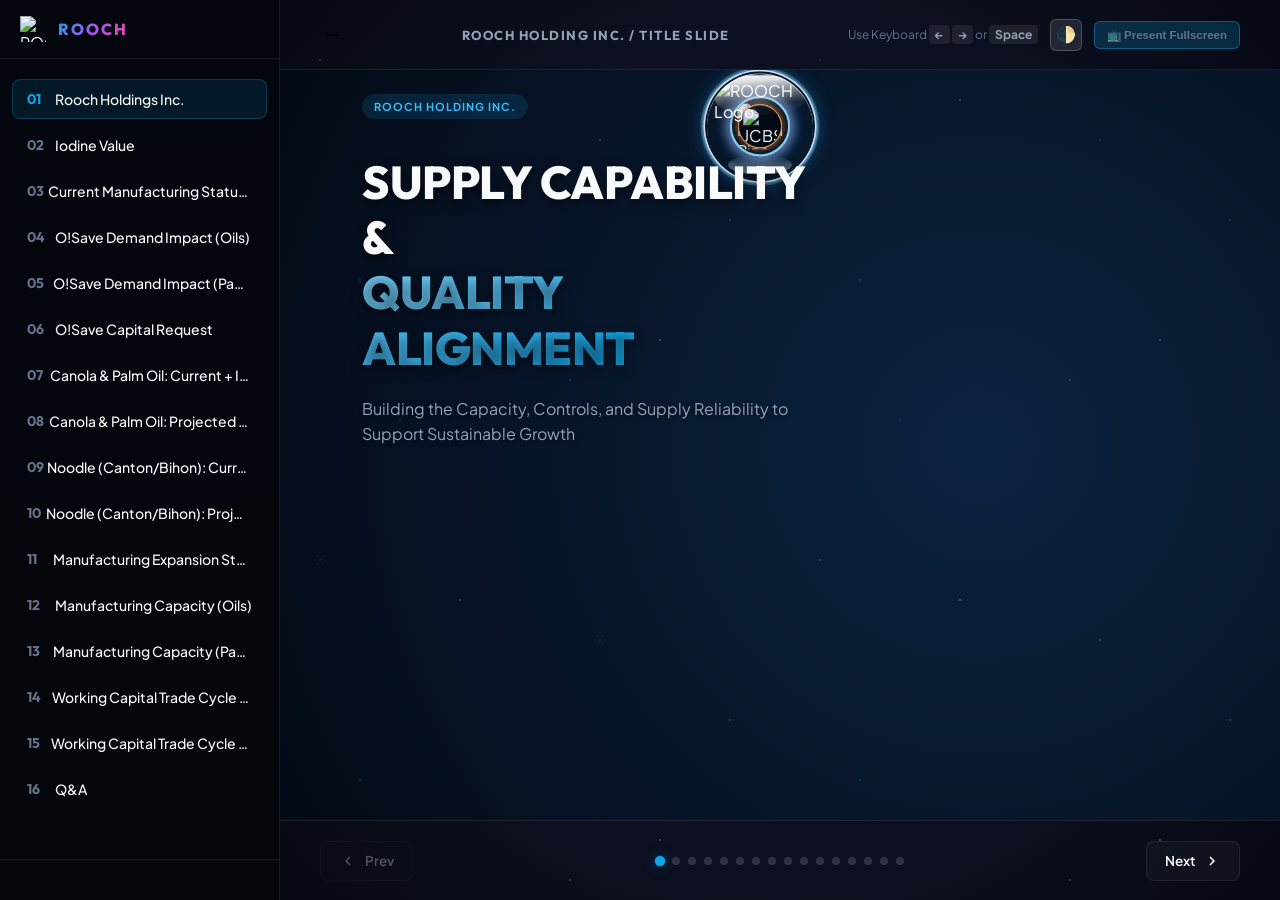
==== index.html @ b383bb8d "Fix broken HTML syntax and update image for third Local column" ====
<!DOCTYPE html>
<html lang="en" data-theme="dark">

<head>
  <meta charset="UTF-8">
  <script>
    window.addEventListener('error', function (e) {
      if (e && e.message && e.message.includes('ResizeObserver')) return;
      var div = document.createElement('div');
      div.id = 'error-banner';
      div.style.position = 'fixed';
      div.style.top = '0';
      div.style.left = '0';
      div.style.width = '100%';
      div.style.background = 'red';
      div.style.color = 'white';
      div.style.zIndex = '999999';
      div.style.padding = '10px';
      div.style.fontSize = '16px';
      div.style.fontFamily = 'monospace';
      div.style.wordBreak = 'break-all';
      div.innerHTML = 'Error: ' + e.message + ' at ' + e.filename + ':' + e.lineno;
      document.documentElement.appendChild(div);
    });
  </script>
  <meta name="viewport" content="width=device-width, initial-scale=1.0">
  <title>ROOCH Holding Inc. - Interactive Presentation</title>
  <!-- Google Fonts -->
  <link rel="preconnect" href="https://fonts.googleapis.com">
  <link rel="preconnect" href="https://fonts.gstatic.com" crossorigin>
  <link
    href="https://fonts.googleapis.com/css2?family=Outfit:wght@300;400;500;600;700;800&family=Plus+Jakarta+Sans:wght@300;400;500;600;700&display=swap"
    rel="stylesheet">
  <!-- Stylesheet -->
  <link rel="stylesheet" href="style.css?v=1.0.4">
  <style>
    /* ======================================================================
       SLIDE 14 & 15 – Complete grid fix for Working Capital Trade Cycle
       Prevents ALL text overflow by restructuring the grid proportions.
       ====================================================================== */

    /* 1. Overall slide: 4-row grid filling viewport exactly */
    .oil-capital-slide {
      display: grid !important;
      grid-template-rows: auto auto minmax(0, 1fr) auto !important;
      gap: clamp(4px, 0.6vh, 8px) !important;
      padding: clamp(8px, 1vh, 16px) clamp(16px, 2vw, 36px) !important;
      overflow: hidden !important;
    }

    .oil-capital-slide .slide-heading {
      padding-bottom: 0 !important;
      min-height: 0 !important;
    }

    .oil-capital-slide .slide-heading h2 {
      font-size: clamp(20px, 2.2vw, 32px) !important;
      line-height: 1.15 !important;
      margin: 0 !important;
    }

    .oil-capital-slide .eyebrow {
      margin-bottom: 2px !important;
      font-size: clamp(8px, 0.7vw, 10px) !important;
    }

    .oil-capital-slide .headline-metric {
      margin-top: 2px !important;
    }

    .oil-capital-slide .headline-metric strong {
      font-size: clamp(16px, 1.5vw, 22px) !important;
    }

    .oil-capital-slide .headline-metric span {
      font-size: clamp(9px, 0.7vw, 11px) !important;
    }

    /* 2. KPI row: compact */
    .oil-capital-kpis {
      gap: clamp(4px, 0.5vw, 8px) !important;
    }

    .oil-capital-kpis>div {
      min-height: 0 !important;
      padding: clamp(4px, 0.5vh, 7px) clamp(6px, 0.6vw, 10px) !important;
      gap: 1px !important;
    }

    .oil-capital-kpis span {
      font-size: clamp(7px, 0.6vw, 9px) !important;
    }

    .oil-capital-kpis strong {
      font-size: clamp(12px, 1.1vw, 16px) !important;
    }

    .oil-capital-kpis small {
      font-size: clamp(7px, 0.55vw, 8.5px) !important;
    }

    /* 3. Dashboard: cycle panel gets more room */
    .oil-capital-dashboard {
      flex: none !important;
      min-height: 0 !important;
      grid-template-columns: minmax(0, 1.3fr) minmax(0, 1fr) !important;
      gap: clamp(6px, 0.6vw, 10px) !important;
    }

    /* 4. Cycle panel: let it shrink */
    .oil-capital-slide .oil-cycle-panel {
      min-height: 0 !important;
      padding: clamp(6px, 0.6vw, 10px) !important;
      grid-template-rows: auto minmax(0, 1fr) !important;
    }

    .oil-capital-slide .oil-panel-heading h3 {
      font-size: clamp(9px, 0.7vw, 11px) !important;
    }

    .oil-capital-slide .oil-panel-heading p {
      font-size: clamp(7px, 0.55vw, 9px) !important;
    }

    .oil-capital-slide .oil-cycle-legend {
      font-size: clamp(7px, 0.55vw, 8px) !important;
    }

    /* 5. Cycle flow: bigger wheel */
    .oil-capital-slide .oil-cycle-flow {
      width: min(100%, 360px, calc(100dvh - 420px)) !important;
      height: auto !important;
      aspect-ratio: 1 / 1 !important;
      min-height: 0 !important;
    }

    .oil-capital-slide .oil-cycle-flow .cycle-track {
      inset: auto !important;
      top: 50% !important;
      left: 50% !important;
      width: 32% !important;
      height: auto !important;
      aspect-ratio: 1 / 1 !important;
      transform: translate(-50%, -50%) rotate(-18deg) !important;
    }

    .oil-capital-slide .oil-cycle-flow .cycle-step {
      width: min(90px, 25%) !important;
    }

    .oil-capital-slide .oil-cycle-flow .cycle-step i {
      width: 32px !important;
      height: 32px !important;
      margin-bottom: 4px !important;
      font-size: 9px !important;
    }

    .oil-capital-slide .oil-cycle-flow .cycle-step strong {
      font-size: clamp(9px, 0.75vw, 11px) !important;
      line-height: 1.15 !important;
    }

    .oil-capital-slide .oil-cycle-flow .cycle-step small {
      font-size: clamp(7.5px, 0.6vw, 9px) !important;
      line-height: 1.1 !important;
      min-height: 0 !important;
    }

    .oil-capital-slide .oil-cycle-flow .cycle-step span {
      font-size: clamp(7.5px, 0.6vw, 9px) !important;
      line-height: 1.1 !important;
    }

    /* 6. Summary stack: flex column, no grid */
    .oil-summary-stack,
    .oil-capital-slide .oil-summary-stack,
    .pancit-capital-slide .oil-summary-stack {
      display: flex !important;
      flex-direction: column !important;
      gap: clamp(4px, 0.5vh, 6px) !important;
      height: 100% !important;
      min-height: 0 !important;
      justify-content: stretch !important;
      grid-template-rows: none !important;
    }

    /* 7. Summary cards: flex column, no overflow */
    .oil-summary-card {
      flex: 1 1 0 !important;
      min-height: 0 !important;
      padding: clamp(5px, 0.5vh, 8px) clamp(8px, 0.7vw, 12px) !important;
      display: flex !important;
      flex-direction: column !important;
      justify-content: center !important;
      overflow: hidden !important;
    }

    .oil-summary-card .oil-card-title {
      display: flex !important;
      align-items: center !important;
      justify-content: space-between !important;
      gap: 6px !important;
      margin-bottom: clamp(2px, 0.3vh, 4px) !important;
      min-width: 0 !important;
    }

    .oil-summary-card .oil-card-title h3 {
      font-size: clamp(8px, 0.65vw, 10px) !important;
      white-space: nowrap !important;
      overflow: hidden !important;
      text-overflow: ellipsis !important;
      min-width: 0 !important;
    }

    .oil-summary-card .oil-card-title>span {
      font-size: clamp(7px, 0.55vw, 9px) !important;
      white-space: nowrap !important;
      flex-shrink: 0 !important;
      max-width: none !important;
    }

    /* Card 1: Working Capital Requirement */
    .oil-summary-card .pancit-production-total {
      font-size: clamp(7px, 0.55vw, 9px) !important;
      margin: 0 0 2px !important;
      line-height: 1.2 !important;
    }

    .oil-summary-card .pancit-summary-value {
      display: flex !important;
      align-items: baseline !important;
      gap: 8px !important;
    }

    .oil-summary-card .pancit-summary-value strong {
      font-size: clamp(14px, 1.1vw, 18px) !important;
      line-height: 1.2 !important;
    }

    .oil-summary-card .pancit-summary-value span {
      font-size: clamp(7px, 0.55vw, 9px) !important;
    }

    /* Cards 2 & 3: purchase/product rows */
    .oil-purchase-row,
    .oil-product-row {
      display: grid !important;
      grid-template-columns: minmax(0, 1fr) auto !important;
      gap: 6px !important;
      padding: clamp(2px, 0.25vh, 4px) 0 !important;
      min-height: 0 !important;
    }

    .oil-purchase-row span,
    .oil-product-row span {
      font-size: clamp(8px, 0.6vw, 10px) !important;
      font-weight: 600 !important;
      line-height: 1.2 !important;
      min-width: 0 !important;
      overflow: hidden !important;
      text-overflow: ellipsis !important;
    }

    .oil-purchase-row span small,
    .oil-product-row span small {
      display: block !important;
      font-size: clamp(6.5px, 0.5vw, 8px) !important;
      font-weight: 400 !important;
      line-height: 1.15 !important;
      white-space: nowrap !important;
      overflow: hidden !important;
      text-overflow: ellipsis !important;
    }

    .oil-purchase-row strong,
    .oil-product-row strong {
      font-size: clamp(8px, 0.6vw, 10px) !important;
      font-weight: 700 !important;
      line-height: 1.2 !important;
      text-align: right !important;
      white-space: nowrap !important;
    }

    .oil-purchase-row strong small,
    .oil-product-row strong small {
      display: block !important;
      font-size: clamp(6.5px, 0.5vw, 8px) !important;
      font-weight: 400 !important;
      line-height: 1.15 !important;
    }

    .oil-card-total {
      margin-top: clamp(2px, 0.25vh, 4px) !important;
      font-size: clamp(7px, 0.55vw, 9px) !important;
    }

    /* 8. Bottom insight grid: compact */
    .oil-insight-grid {
      flex: none !important;
      min-height: 0 !important;
      gap: clamp(4px, 0.5vw, 8px) !important;
    }

    .oil-insight-card {
      min-height: 0 !important;
      padding: clamp(5px, 0.5vh, 8px) clamp(8px, 0.7vw, 12px) !important;
      overflow: hidden !important;
    }

    .oil-insight-card .oil-card-title {
      margin-bottom: clamp(2px, 0.3vh, 4px) !important;
    }

    .oil-insight-card .oil-card-title h3 {
      font-size: clamp(8px, 0.65vw, 10px) !important;
    }

    .oil-insight-card .oil-card-title>span {
      font-size: clamp(7px, 0.55vw, 9px) !important;
    }

    /* Shipment chart */
    .oil-capital-slide .shipment-chart {
      height: clamp(36px, 5vh, 55px) !important;
    }

    .oil-capital-slide .shipment-bars {
      height: clamp(24px, 3.5vh, 36px) !important;
    }

    .oil-capital-slide .shipment-week span {
      font-size: clamp(6px, 0.5vw, 8px) !important;
    }

    .oil-capital-slide .shipment-week strong {
      font-size: clamp(6px, 0.5vw, 7px) !important;
    }

    /* SKU output table */
    .oil-output-table {
      gap: 2px !important;
      margin-top: 3px !important;
    }

    .oil-output-table>div {
      padding: 2px 4px !important;
    }

    .oil-output-table span {
      font-size: clamp(7px, 0.55vw, 9px) !important;
    }

    .oil-output-table strong,
    .oil-output-table b {
      font-size: clamp(7.5px, 0.6vw, 9.5px) !important;
    }

    .oil-output-table small {
      font-size: clamp(6px, 0.45vw, 7.5px) !important;
    }

    /* Cash cycle bars */
    .oil-capital-slide .cash-cycle-bars {
      gap: 2px !important;
      margin-top: 3px !important;
    }

    .oil-capital-slide .cash-cycle-bars>div {
      grid-template-columns: clamp(70px, 6vw, 100px) minmax(0, 1fr) auto !important;
      gap: 4px !important;
    }

    .oil-capital-slide .cash-cycle-bars span,
    .oil-capital-slide .cash-cycle-bars strong {
      font-size: clamp(6.5px, 0.5vw, 8px) !important;
      line-height: 1.1 !important;
      white-space: nowrap !important;
    }

    .oil-capital-slide .cash-cycle-bars i {
      height: 3px !important;
    }

    .oil-capital-slide .cash-cycle-card>p {
      font-size: clamp(6.5px, 0.5vw, 8px) !important;
      margin-top: 3px !important;
    }
  </style>
</head>

<body>

  <div class="app-container">

    <!-- Sidebar Navigation -->
    <nav class="sidebar" id="sidebar">
      <div class="sidebar-header"
        style="display: flex; align-items: center; gap: 8px; justify-content: flex-start; padding: 16px 20px;">
        <img src="Presentation_Assets/Logos/rooch_logo.png" alt="ROOCH Logo"
          style="width: 26px; height: 26px; object-fit: contain; margin-right: 4px;">
        <span class="group-logo" style="margin: 0; font-size: 16px; font-weight: 800;">ROOCH</span>
        <button class="close-sidebar" id="closeSidebarBtn" style="margin-left: auto;">&times;</button>
      </div>
      <ul class="nav-links">
        <!-- Sidebar items are dynamically generated from config.js -->
      </ul>
      <div class="sidebar-footer">
        <p></p>
      </div>
    </nav>

    <!-- Main Content Area -->
    <main class="presentation-viewport">

      <!-- Global Stars Background -->
      <div class="stars-bg" style="opacity: 0.35; z-index: 1; pointer-events: none;"></div>

      <!-- Edge Click Navigation Zones for Large Screens -->
      <div class="edge-click-zone click-zone-left" id="clickZoneLeft" title="Previous Slide"></div>
      <div class="edge-click-zone click-zone-right" id="clickZoneRight" title="Next Slide"></div>

      <!-- Floating Exit Present Button -->
      <button id="exitPresentBtn" class="exit-present-btn"
        style="position: fixed; top: 15px; right: 15px; z-index: 9999; display: none; background: rgba(10,14,26,0.9); border: 1.5px solid rgba(255,255,255,0.25); color: white; padding: 8px 16px; border-radius: 6px; font-size: 12px; font-weight: 700; cursor: pointer; backdrop-filter: blur(4px); box-shadow: 0 4px 15px rgba(0,0,0,0.5); transition: var(--transition-smooth);">
        ❌ Exit Present Mode (Esc)
      </button>

      <!-- Top Bar Controls -->
      <header class="topbar">
        <button class="menu-toggle" id="menuToggleBtn">
          <span></span><span></span><span></span>
        </button>
        <div class="current-section-indicator" id="sectionIndicator">
          ROOCH HOLDING INC. / INTRODUCTION
        </div>
        <div class="shortcuts-guide" style="display: flex; align-items: center; gap: 12px;">
          <span>Use Keyboard <strong>←</strong> <strong>→</strong> or <strong>Space</strong></span>
          <button class="theme-toggle-btn" id="themeToggleBtn"
            style="display: flex; align-items: center; justify-content: center; width: 32px; height: 32px; border-radius: 6px; background: rgba(255, 255, 255, 0.1); border: 1px solid rgba(255, 255, 255, 0.2); color: inherit; font-size: 16px; cursor: pointer; transition: var(--transition-smooth);"
            title="Toggle Light/Dark Mode">
            🌓
          </button>
          <button class="present-btn" id="presentBtn"
            style="display: flex; align-items: center; gap: 6px; padding: 6px 12px; border-radius: 6px; background: rgba(14, 165, 233, 0.2); border: 1px solid rgba(14, 165, 233, 0.4); color: inherit; font-size: 11.5px; font-weight: 700; cursor: pointer; transition: var(--transition-smooth);">
            📺 Present Fullscreen
          </button>
        </div>
      </header>

      <!-- Slides Wrapper -->
      <div class="slides-container" id="slidesContainer">
        <section class="slide title-slide active"
          style="position: relative; display: flex; align-items: center; justify-content: space-between; overflow: hidden; background: radial-gradient(circle at 70% 50%, var(--slide-grad-1) 0%, var(--slide-grad-2) 100%);">

          <!-- Left Side: Title Typography (Seamlessly floating) -->
          <div class="title-content-seamless"
            style="position: relative; z-index: 10; width: 50%; max-width: 50%; margin-right: auto; margin-left: 5%; display: flex; flex-direction: column; align-items: flex-start; justify-content: space-between; height: 100%; text-align: left;">
            <div>
              <span class="badge"
                style="background: rgba(14, 165, 233, 0.15); border-color: rgba(14, 165, 233, 0.4); color: var(--color-sky); font-size: 11px;">ROOCH
                HOLDING INC.</span>
              <h1
                style="font-size: 46px; line-height: 1.2; margin-top: 20px; margin-bottom: 15px; font-weight: 800; letter-spacing: -0.5px; text-shadow: var(--ts-override, 0 4px 12px rgba(0,0,0,0.5));">
                SUPPLY CAPABILITY & <br><span class="gradient-text"
                  style="background: linear-gradient(135deg, #7dd3fc 0%, #0ea5e9 100%); -webkit-background-clip: text; -webkit-text-fill-color: transparent;">QUALITY
                  ALIGNMENT</span>
              </h1>
              <p class="subtitle"
                style="font-size: 16px; margin-top: 20px; margin-bottom: 30px; line-height: 1.6; color: var(--text-secondary); max-width: 480px; text-shadow: var(--ts-override, 0 2px 4px rgba(0,0,0,0.4));">
                Building the Capacity, Controls, and Supply Reliability to Support Sustainable Growth
              </p>



            </div>

            <div style="margin-top: auto;">
              <div class="divider"
                style="background: linear-gradient(90deg, rgba(var(--rgb-glass),0.15) 0%, rgba(var(--rgb-glass),0) 100%); margin-bottom: 20px;">
              </div>

            </div>
          </div>

          <!-- Right Side: Three.js Interactive 3D Solar System (WebGL + HTML logo cards) -->
          <div class="solar-system-container-seamless" id="solarSystemContainer"
            style="position: absolute; right: 4%; top: 50%; transform: translateY(-50%); width: 48%; height: 85%; z-index: 5; overflow: visible;">
            <!-- Canvas inserted here by JS -->

            <!-- Central Sun HTML Overlay (ROOCH Logo) -->
            <div id="threeSunOverlay"
              style="position: absolute; width: 110px; height: 110px; transform: translate(-50%, -50%); pointer-events: auto; z-index: 10;"
              title="ROOCH Holding">
              <img src="Presentation_Assets/Logos/rooch_logo.png" alt="ROOCH Logo"
                style="width: 100%; height: 100%; object-fit: contain;">
            </div>

            <!-- ORBIT 1 (INNER - radius 3.2) -->
            <!-- Planet: Hanvins (Construction) -->
            <div class="three-planet-card" id="lbl-hanvins"
              style="position: absolute; width: 60px; height: 60px; border-radius: 50%; border: 2.0px solid #0ea5e9; background: transparent; overflow: hidden; display: flex; align-items: center; justify-content: center; transform: translate(-50%, -50%); pointer-events: auto; z-index: 8; box-shadow: 0 0 15px rgba(14, 165, 233, 0.45); transition: border-color 0.3s;"
              title="Hanvins Construction">
              <img src="Presentation_Assets/Logos/hanvin_logo.png" alt="Hanvins Logo"
                style="width: 82%; height: 82%; object-fit: contain;">
            </div>


            <!-- Planet: Vertex (Software) -->
            <div class="three-planet-card" id="lbl-vertex"
              style="position: absolute; width: 60px; height: 60px; border-radius: 50%; border: 2.0px solid #38bdf8; background: transparent; overflow: hidden; display: flex; align-items: center; justify-content: center; transform: translate(-50%, -50%); pointer-events: auto; z-index: 8; box-shadow: 0 0 15px rgba(56, 189, 248, 0.45); transition: border-color 0.3s;"
              title="Vertex Technologies">
              <img src="Presentation_Assets/Logos/vertex_logo.png" alt="Vertex Logo"
                style="width: 82%; height: 82%; object-fit: contain;">
            </div>



            <!-- Planet: MEN2 Solutions (Manpower) -->
            <div class="three-planet-card" id="lbl-men2solutions"
              style="position: absolute; width: 60px; height: 60px; border-radius: 50%; border: 2.0px solid #c084fc; background: var(--slide-grad-2); overflow: hidden; display: flex; align-items: center; justify-content: center; transform: translate(-50%, -50%); pointer-events: auto; z-index: 8; box-shadow: 0 0 15px rgba(168, 85, 247, 0.45); transition: border-color 0.3s; font-size: 24px;"
              title="MEN2 Solutions (Manpower)">
              👥
            </div>

            <!-- ORBIT 3 (OUTER - radius 6.8) -->
            <!-- Planet: MEN2 Parent Planet (FMCG Center) -->
            <div class="three-planet-card" id="lbl-men2parent"
              style="position: absolute; width: 54px; height: 54px; border-radius: 50%; border: 2.0px solid #fb923c; background: var(--slide-grad-2); overflow: hidden; display: flex; align-items: center; justify-content: center; transform: translate(-50%, -50%); pointer-events: auto; z-index: 8; box-shadow: 0 0 15px rgba(249, 115, 22, 0.45); transition: border-color 0.3s;"
              title="MEN2 Enterprise Corp.">
              <img src="Presentation_Assets/Logos/logo_1.png" alt="MEN2 Logo"
                style="width: 82%; height: 82%; object-fit: contain;">
            </div>

            <!-- Moon: MEN2 Dagupan (North Moons) -->
            <div class="three-planet-card" id="lbl-men2dagupan"
              style="position: absolute; width: 44px; height: 44px; border-radius: 50%; border: 1.5px solid #fb923c; background: var(--slide-grad-2); overflow: hidden; display: flex; align-items: center; justify-content: center; transform: translate(-50%, -50%); pointer-events: auto; z-index: 9; box-shadow: 0 0 10px rgba(249, 115, 22, 0.35); font-size: 8.5px; font-weight: 800; color: var(--text-primary);"
              title="MEN2 Dagupan (North Division)">
              DGP
            </div>

            <!-- Moon: MEN2 Marikina (South Moons) -->
            <div class="three-planet-card" id="lbl-men2marikina"
              style="position: absolute; width: 44px; height: 44px; border-radius: 50%; border: 1.5px solid #38bdf8; background: var(--slide-grad-2); overflow: hidden; display: flex; align-items: center; justify-content: center; transform: translate(-50%, -50%); pointer-events: auto; z-index: 9; box-shadow: 0 0 10px rgba(56, 189, 248, 0.35); font-size: 8.5px; font-weight: 800; color: var(--text-primary);"
              title="MEN2 Marikina (South Division)">
              MRK
            </div>

            <!-- Moon: JCBS (Industrial Business & Engineering) -->
            <div class="three-planet-card" id="lbl-jcbs"
              style="position: absolute; width: 44px; height: 44px; border-radius: 50%; border: 1.5px solid #fb923c; background: var(--slide-grad-2); overflow: hidden; display: flex; align-items: center; justify-content: center; transform: translate(-50%, -50%); pointer-events: auto; z-index: 9; box-shadow: 0 0 10px rgba(249, 115, 22, 0.35); transition: border-color 0.3s;">
              <img src="Presentation_Assets/Logos/jcbs_logo.png" alt="JCBS Logo"
                style="width: 82%; height: 82%; object-fit: contain;">
            </div>


            <!-- Planet: Mama Pina's (Food Brand) -->
            <div class="three-planet-card" id="lbl-mamapina"
              style="position: absolute; width: 60px; height: 60px; border-radius: 50%; border: 2.0px solid #7dd3fc; background: var(--slide-grad-2); overflow: hidden; display: flex; align-items: center; justify-content: center; transform: translate(-50%, -50%); pointer-events: auto; z-index: 8; box-shadow: 0 0 15px rgba(125, 211, 252, 0.45); transition: border-color 0.3s;"
              title="Mama Pina's Food Brand">
              <img src="Presentation_Assets/Logos/mamapina_logo.png" alt="Mama Pina Logo"
                style="width: 82%; height: 82%; object-fit: contain;">
            </div>


          </div>

        </section>







        <style>
          /* Achievements Interactive Bullets styling */
          .achievement-bullet {
            transition: all 0.28s cubic-bezier(0.25, 0.8, 0.25, 1) !important;
          }

          .achievement-bullet:hover {
            transform: translateX(4px);
            background: rgba(var(--rgb-glass), 0.035) !important;
            border-color: rgba(var(--rgb-glass), 0.15) !important;
            box-shadow: 0 4px 10px rgba(0, 0, 0, 0.15);
          }

          .achievement-bullet:active {
            transform: translateX(1px);
          }

          /* Division-specific active states */
          .achievement-bullet.active-tech {
            background: rgba(168, 85, 247, 0.08) !important;
            border-color: #c084fc !important;
            box-shadow: 0 0 12px rgba(168, 85, 247, 0.22) !important;
          }

          .achievement-bullet.active-infra {
            background: rgba(52, 211, 153, 0.08) !important;
            border-color: #34d399 !important;
            box-shadow: 0 0 12px rgba(52, 211, 153, 0.22) !important;
          }

          .achievement-bullet.active-fmcg {
            background: rgba(249, 115, 22, 0.08) !important;
            border-color: #fb923c !important;
            box-shadow: 0 0 12px rgba(249, 115, 22, 0.22) !important;
          }

          /* Image reveal transitions */
          @keyframes img-reveal-flow {
            0% {
              opacity: 0;
              filter: blur(10px) brightness(0.85);
              transform: scale(0.96);
            }

            100% {
              opacity: 1;
              filter: blur(0px) brightness(1);
              transform: scale(1);
            }
          }

          .img-reveal-active {
            animation: img-reveal-flow 0.45s cubic-bezier(0.25, 1, 0.5, 1) forwards;
          }

          /* Accent frame transition */
          .image-preview-frame {
            transition: border-color 0.4s ease, box-shadow 0.4s ease;
          }

          #achievementPreviewCaption {
            transition: border-left-color 0.4s ease;
          }
        </style>

        <section class="slide" data-slide-key="achievements">
          <div class="slide-header">
            <h2>Iodine Value</h2>
            <p>Operational milestones, contracts, and structural accomplishments across our divisions</p>
          </div>

          <!-- Main Content Grid: 3-Columns for Bullets on the Left, 1 Preview Panel on the Right -->
          <div class="slide-content grid-2-1"
            style="grid-template-columns: 2.15fr 1fr; gap: 20px; align-items: stretch;">

            <!-- Left Container: 3 Columns side-by-side -->
            <div
              style="display: grid; grid-template-columns: 1fr 1fr 1fr; gap: 14px; align-items: stretch; height: 100%;">

              <!-- Column 1: Tech & Solutions (Purple) -->
              <div
                style="background: rgba(168, 85, 247, 0.02); border: 1.5px solid rgba(168, 85, 247, 0.2); border-radius: 12px; padding: 12px 14px; display: flex; flex-direction: column; text-align: left; height: 100%;">
                <span
                  style="font-size: 9px; font-weight: 800; color: #c084fc; background: rgba(168, 85, 247, 0.15); padding: 3px 8px; border-radius: 20px; text-transform: uppercase; letter-spacing: 0.5px; align-self: start; margin-bottom: 12px;">Import- 08/07/2026-63.24%</span>

                <div
                  style="display: flex; flex-direction: column; gap: 8px; flex-grow: 1; overflow-y: auto; overflow-x: hidden; padding-right: 6px;">
                  <!-- Bullet 1 -->
                  <div class="achievement-bullet" data-image="assets/optimized/achievements/certificate_of_analysis_import.png"
                    data-caption="<strong>Import:</strong> Certificate of Analysis"
                    style="cursor: pointer; display: flex; flex-direction: column; gap: 4px; padding: 8px 10px; border-radius: 8px; background: rgba(var(--rgb-glass),0.02); border: 1.5px solid rgba(var(--rgb-glass),0.05);"
                    title="Click to view VOS ERP Details">
                    <strong style="font-size: 11px; color: var(--text-primary); line-height: 1.25;">Import</strong>
                    <span style="font-size: 9.5px; color: var(--text-muted); line-height: 1.2;">08/07/2026</span>
                  </div>


                </div>
              </div>

              <!-- Column 2: Local-08/12/2026 -->
              <div
                style="background: rgba(52, 211, 153, 0.02); border: 1.5px solid rgba(52, 211, 153, 0.2); border-radius: 12px; padding: 12px 14px; display: flex; flex-direction: column; text-align: left; height: 100%;">
                <span
                  style="font-size: 9px; font-weight: 800; color: #34d399; background: rgba(52, 211, 153, 0.15); padding: 3px 8px; border-radius: 20px; text-transform: uppercase; letter-spacing: 0.5px; align-self: start; margin-bottom: 12px;">Local-08/12/2026-58.33%</span>

                <div
                  style="display: flex; flex-direction: column; gap: 8px; flex-grow: 1; overflow-y: auto; overflow-x: hidden; padding-right: 6px;">
                  <!-- Bullet 1 -->
                  <div class="achievement-bullet" data-image="assets/optimized/achievements/certificate_of_analysis.jpg"
                    data-caption="<strong>Local:</strong> Certificate of Analysis"
                    style="cursor: pointer; display: flex; flex-direction: column; gap: 4px; padding: 8px 10px; border-radius: 8px; background: rgba(var(--rgb-glass),0.02); border: 1.5px solid rgba(var(--rgb-glass),0.05);"
                    title="Click to view LGU Mapandan">
                    <strong style="font-size: 11px; color: var(--text-primary); line-height: 1.25;">Local</strong>
                    <span style="font-size: 9.5px; color: var(--text-muted); line-height: 1.2;">08/12/2026</span>
                  </div>


                </div>
              </div>

              <!-- Column 3: FMCG & Logistics (Orange) -->
              <div
                style="background: rgba(249, 115, 22, 0.02); border: 1.5px solid rgba(249, 115, 22, 0.2); border-radius: 12px; padding: 12px 14px; display: flex; flex-direction: column; text-align: left; height: 100%;">
                <span
                  style="font-size: 9px; font-weight: 800; color: #fb923c; background: rgba(249, 115, 22, 0.15); padding: 3px 8px; border-radius: 20px; text-transform: uppercase; letter-spacing: 0.5px; align-self: start; margin-bottom: 12px;">Local- 08/25/2026-58.67%</span>
                <div
                  style="display: flex; flex-direction: column; gap: 6px; flex-grow: 1; overflow-y: auto; overflow-x: hidden; padding-right: 6px;">
                  <!-- Bullet 1 -->
                  <div class="achievement-bullet" data-image="assets/optimized/achievements/certificate_of_analysis_local_3.jpg"
                    data-caption="<strong>Local:</strong> Certificate of Analysis"
                    style="cursor: pointer; display: flex; flex-direction: column; gap: 2px; padding: 6px 8px; border-radius: 6px; background: rgba(var(--rgb-glass),0.02); border: 1.5px solid rgba(var(--rgb-glass),0.05);"
                    title="Click to view Foodsphere contract">
                    <strong style="font-size: 10.5px; color: var(--text-primary); line-height: 1.2;">Local</strong>
                    <span style="font-size: 9px; color: var(--text-muted); line-height: 1.1;">08/25/2026</span>
                  </div>


                </div>
              </div>

            </div>

            <!-- Right Container: Premium Image/Video Preview Display Panel -->
            <div class="glass-card image-preview-frame"
              style="display: flex; flex-direction: column; height: 100%; padding: 16px; border: 1.5px solid rgba(14, 165, 233, 0.25); border-radius: 14px; position: relative; overflow: hidden; background: rgba(var(--rgb-dark-bg),0.3); text-align: left; justify-content: space-between;">

              <!-- Video Element -->
              <video id="achievementPreviewVideo" autoplay loop muted playsinline
                style="display: none; position: absolute; top: 0; left: 0; width: 100%; height: 100%; object-fit: cover; border-radius: 12px; z-index: 0; filter: brightness(0.9); opacity: 0.9;"></video>

              <!-- Image Element -->
              <img id="achievementPreviewImg" src="" alt="Achievement Detail"
                style="display: none; position: absolute; top: 0; left: 0; width: 100%; height: 100%; object-fit: cover; border-radius: 12px; z-index: 0; filter: brightness(0.9); opacity: 0.9; transition: transform 0.6s cubic-bezier(0.25, 1, 0.5, 1);">

              <!-- N/A View Element -->
              <div id="achievementPreviewNA"
                style="display: none; position: absolute; top: 0; left: 0; width: 100%; height: 100%; z-index: 0; align-items: center; justify-content: center; background: rgba(var(--rgb-glass),0.05);">
                <span style="color: var(--text-muted); font-size: 14px; letter-spacing: 1px; font-weight: 500;">MEDIA
                  NOT AVAILABLE</span>
              </div>

              <div style="position: relative; z-index: 1;">
                <span
                  style="background: rgba(var(--rgb-dark-bg), 0.6); padding: 4px 10px; border-radius: 20px; font-size: 9px; color: var(--text-muted); font-weight: 700; letter-spacing: 0.5px; border: 1px solid rgba(var(--rgb-glass),0.1); backdrop-filter: blur(8px); -webkit-backdrop-filter: blur(8px);">PREVIEW</span>
              </div>

              <div
                style="position: relative; z-index: 1; background: rgba(var(--rgb-dark-bg), 0.65); padding: 12px 14px; border-radius: 10px; backdrop-filter: blur(12px); -webkit-backdrop-filter: blur(12px); border: 1px solid rgba(var(--rgb-glass),0.1); display: flex; align-items: center;">
                <p id="achievementPreviewCaption"
                  style="font-size: 11px; color: var(--text-primary); margin: 0; line-height: 1.4; border-left: 3px solid #0ea5e9; padding-left: 10px;">
                  Select an achievement from the list to view its details.</p>
              </div>
            </div>
          </div>
        </section>

        <script>
          (function () {
            const initAchievementsTab = () => {
              const bullets = document.querySelectorAll('.achievement-bullet');
              const previewImg = document.getElementById('achievementPreviewImg');
              const previewVideo = document.getElementById('achievementPreviewVideo');
              const captionText = document.getElementById('achievementPreviewCaption');

              if (!bullets.length || !previewImg || !previewVideo || !captionText) {
                setTimeout(initAchievementsTab, 100);
                return;
              }

              bullets.forEach(b => {
                b.addEventListener('click', () => {
                  // Remove active class styling from all bullets
                  bullets.forEach(x => {
                    x.classList.remove('active-tech', 'active-infra', 'active-fmcg');
                  });

                  // Find division color accent based on its parent container context
                  let activeColor = '#0ea5e9'; // fallback cyan
                  let activeClass = 'active-tech';
                  const parentBg = b.parentElement.parentElement.style.background;
                  if (parentBg.includes('168')) {
                    activeColor = '#c084fc'; // purple (Tech)
                    activeClass = 'active-tech';
                  } else if (parentBg.includes('52')) {
                    activeColor = '#34d399'; // green (Infra)
                    activeClass = 'active-infra';
                  } else if (parentBg.includes('249')) {
                    activeColor = '#fb923c'; // orange (FMCG)
                    activeClass = 'active-fmcg';
                  }

                  // Apply active accent class
                  b.classList.add(activeClass);

                  const imgSrc = b.getAttribute('data-image');
                  const videoSrc = b.getAttribute('data-video');
                  const caption = b.getAttribute('data-caption');

                  // Apply clean border tint to the right display frame
                  const frame = document.querySelector('.image-preview-frame');
                  if (frame) {
                    frame.style.borderColor = `${activeColor}40`;
                    frame.style.boxShadow = `0 0 15px ${activeColor}15`;
                  }

                  // Update display border accent line
                  captionText.style.borderLeftColor = activeColor;

                  const naEl = document.getElementById('achievementPreviewNA');

                  if (imgSrc === 'N/A' || !imgSrc) {
                    // Switch to N/A mode
                    previewVideo.pause();
                    previewVideo.style.display = 'none';
                    previewVideo.src = '';
                    previewImg.style.display = 'none';
                    previewImg.src = '';
                    if (naEl) naEl.style.display = 'flex';
                    captionText.innerHTML = caption;
                  } else if (videoSrc) {
                    // Switch to video mode
                    if (naEl) naEl.style.display = 'none';
                    previewImg.style.display = 'none';
                    previewVideo.style.display = 'block';
                    previewVideo.src = videoSrc;
                    previewVideo.load();
                    // Programmatic play call to guarantee autoplay on card selection click
                    const playPromise = previewVideo.play();
                    if (playPromise !== undefined) {
                      playPromise.catch(error => {
                        console.log("Autoplay prevented by browser security policy:", error);
                      });
                    }
                    captionText.innerHTML = caption;
                  } else {
                    // Switch to image mode
                    if (naEl) naEl.style.display = 'none';
                    previewVideo.pause();
                    previewVideo.style.display = 'none';
                    previewVideo.src = ''; // Instantly clear video src to free memory
                    previewImg.style.display = 'block';

                    // Smooth transition image swap with reveal animation
                    previewImg.classList.remove('img-reveal-active');
                    void previewImg.offsetWidth; // Force layout reflow
                    previewImg.src = imgSrc;
                    captionText.innerHTML = caption;
                    previewImg.classList.add('img-reveal-active');
                  }
                });
              });

              // Auto-click the first bullet to initialize the slide display state
              if (bullets[0]) {
                bullets[0].click();
              }
            };

            // Launch once DOM loaded/injected
            if (document.readyState === 'complete' || document.readyState === 'interactive') {
              initAchievementsTab();
            } else {
              document.addEventListener('DOMContentLoaded', initAchievementsTab);
            }
          })();
        </script>

        <section class="slide capacity-summary-slide capacity-summary-combined-slide"
          data-title="Current Manufacturing Status: Oil &amp; Pancit"
          data-section="CAPACITY OPTIMIZATION / OILS &amp; PANCIT / CURRENT CAPACITY">
          <div class="capacity-summary-shell">
            <div class="capacity-summary-heading">
              <div>
                <p class="eyebrow">Capacity optimization</p>
                <h2>Current Manufacturing Status: <span>Oil &amp; Pancit</span></h2>
                <p>Current production capacity across edible oils, Bihon, and Canton lines.</p>
              </div>
              <span class="capacity-summary-status">Current Capacity</span>
            </div>
            <div class="capacity-summary-combined-grid">
              <section class="capacity-summary-line-panel" aria-label="Oil current capacity">
                <div class="capacity-summary-table-panel" id="oilCurrentCapacityCards" aria-live="polite"></div>
              </section>
              <section class="capacity-summary-line-panel" aria-label="Pancit current capacity">
                <div class="capacity-summary-table-panel" id="pancitCurrentCapacityCards" aria-live="polite"></div>
              </section>
            </div>
          </div>
        </section>

        <section class="slide demand-impact-slide demand-impact-oils-slide"
          style="position: relative; overflow: hidden; background: radial-gradient(circle at 50% 50%, var(--slide-grad-1) 0%, var(--slide-grad-2) 100%);">

          <!-- O!Save Map Backdrop Watermark -->
          <div class="osave-backdrop"
            style="position: absolute; right: 2%; bottom: 2%; width: 50%; height: 80%; opacity: 0.06; pointer-events: none; z-index: 0; background-image: url('Presentation_Assets/Osave_Presentation/image9.png'); background-size: contain; background-repeat: no-repeat; background-position: bottom right; filter: brightness(1.5) contrast(0.95);">
          </div>

          <div class="slide-header" style="position: relative; z-index: 2; margin-bottom: 30px;">
            <span class="badge"
              style="background: rgba(14, 165, 233, 0.15); border-color: rgba(14, 165, 233, 0.4); color: var(--color-sky); font-size: 11px;">RETAIL
              DEMAND INTEGRATION</span>
            <h2
              style="font-size: 32px; font-weight: 800; color: var(--text-primary); margin-top: 10px; margin-bottom: 5px;">
              O!Save Demand Impact</h2>
            <p style="color: var(--text-secondary); font-size: 14px; margin: 0;">Supplying the rapid regional expansion
              of nationwide discount retail channels</p>
          </div>

          <div class="slide-content grid-3" style="gap: 40px; align-items: start; position: relative; z-index: 2;">

            <!-- Column 1: Monthly Demand Table (Borderless, Seamless) -->
            <div style="display: flex; flex-direction: column; gap: 15px; width: 100%;">
              <h3 style="font-size: 18px; font-weight: 700; color: var(--text-primary); margin-bottom: 5px;">Regional
                Volume Demand</h3>
              <p style="font-size: 12px; color: var(--text-secondary); margin: 0 0 10px 0; line-height: 1.4;">Breakdown
                of monthly cases requested by regional distribution hubs</p>

              <table class="allocation-table" style="width: 100%; border-collapse: collapse; text-align: left;">
                <thead>
                  <tr
                    style="border-bottom: 2px solid rgba(var(--rgb-glass),0.08); font-size: 11px; color: var(--text-secondary); text-transform: uppercase; letter-spacing: 0.5px;">
                    <th style="padding: 10px 8px; font-weight: 700;">Warehouse Location</th>
                    <th style="padding: 10px 8px; font-weight: 700; text-align: right;">Quantity</th>
                  </tr>
                </thead>
                <tbody style="font-size: 13px; color: var(--text-secondary);">
                  <tr style="border-bottom: 1px solid rgba(var(--rgb-glass),0.03);">
                    <td style="padding: 10px 8px; color: var(--text-primary); font-weight: 600;">Plaridel, Bulacan</td>
                    <td style="padding: 10px 8px; text-align: right; color: var(--text-primary); font-weight: 700;">
                      6,888 cases</td>
                  </tr>
                  <tr style="border-bottom: 1px solid rgba(var(--rgb-glass),0.03);">
                    <td style="padding: 10px 8px; color: var(--text-primary); font-weight: 600;">Pampanga Province</td>
                    <td style="padding: 10px 8px; text-align: right; color: var(--text-primary); font-weight: 700;">
                      4,980 cases</td>
                  </tr>
                  <tr style="border-bottom: 1px solid rgba(var(--rgb-glass),0.03);">
                    <td style="padding: 10px 8px; color: var(--text-primary); font-weight: 600;">Naga & Kawit Cavite
                    </td>
                    <td style="padding: 10px 8px; text-align: right; color: var(--text-primary); font-weight: 700;">
                      4,320 cases</td>
                  </tr>
                  <tr style="border-bottom: 1px solid rgba(var(--rgb-glass),0.03);">
                    <td style="padding: 10px 8px; color: var(--text-primary); font-weight: 600;">Villasis, Pangasinan
                    </td>
                    <td style="padding: 10px 8px; text-align: right; color: var(--text-primary); font-weight: 700;">
                      3,840 cases</td>
                  </tr>
                  <tr style="border-bottom: 1px solid rgba(var(--rgb-glass),0.03);">
                    <td style="padding: 10px 8px; color: var(--text-primary); font-weight: 600;">Meycauayan, Bulacan
                    </td>
                    <td style="padding: 10px 8px; text-align: right; color: var(--text-primary); font-weight: 700;">
                      3,408 cases</td>
                  </tr>
                  <tr style="border-bottom: 1px solid rgba(var(--rgb-glass),0.03);">
                    <td style="padding: 10px 8px; color: var(--text-primary); font-weight: 600;">Nueva Ecija</td>
                    <td style="padding: 10px 8px; text-align: right; color: var(--text-primary); font-weight: 700;">
                      3,360 cases</td>
                  </tr>
                  <tr style="border-bottom: 1px solid rgba(var(--rgb-glass),0.03);">
                    <td style="padding: 10px 8px; color: var(--text-primary); font-weight: 600;">Taytay, Rizal</td>
                    <td style="padding: 10px 8px; text-align: right; color: var(--text-primary); font-weight: 700;">840
                      cases</td>
                  </tr>
                  <tr class="table-total" style="border-top: 2px solid rgba(var(--rgb-glass),0.12); font-weight: 700;">
                    <td style="padding: 12px 8px; color: var(--text-primary);">Total Monthly Demand</td>
                    <td style="padding: 12px 8px; text-align: right; color: var(--color-sky); font-weight: 800;">27,636
                      cases</td>
                  </tr>
                </tbody>
              </table>
            </div>

            <!-- Column 2: Demand Distribution Graph (Glow Bar Chart) -->
            <div style="display: flex; flex-direction: column; gap: 15px; width: 100%;">
              <h3 style="font-size: 18px; font-weight: 700; color: var(--text-primary); margin-bottom: 5px;">Demand
                Distribution</h3>
              <p style="font-size: 12px; color: var(--text-secondary); margin: 0 0 10px 0; line-height: 1.4;">Visual
                scaling of regional hub retail distribution volume</p>


              <style>
                .demand-bar-col {
                  cursor: pointer;
                }

                .demand-bar-col:hover .d-bar {
                  filter: brightness(1.2);
                  transform: scaleX(1.1);
                }

                .demand-bar-col:hover .bar-val-popup {
                  transform: scale(1.3) translateY(-4px);
                  text-shadow: 0 0 10px currentColor;
                }

                .bar-val-popup {
                  transition: all 0.3s cubic-bezier(0.175, 0.885, 0.32, 1.275);
                }

                .d-bar {
                  transition: height 1.2s cubic-bezier(0.25, 1, 0.5, 1), transform 0.3s ease, filter 0.3s ease !important;
                }
              </style>
              <div class="demand-chart-container"
                style="flex-grow: 1; display: flex; flex-direction: column; justify-content: space-between; background: rgba(0, 0, 0, 0.25); border-radius: 12px; padding: 20px; min-height: 330px; border: 1px solid rgba(var(--rgb-glass),0.04); box-shadow: inset 0 4px 20px rgba(0,0,0,0.3);">
                <div class="demand-bars"
                  style="display: flex; align-items: flex-end; justify-content: space-between; height: 210px; padding-bottom: 10px; border-bottom: 1px solid rgba(var(--rgb-glass),0.08); position: relative; margin-bottom: 12px;">
                  <div
                    style="position: absolute; width: 100%; border-top: 1px dashed rgba(var(--rgb-glass),0.05); top: 0;">
                  </div>
                  <div
                    style="position: absolute; width: 100%; border-top: 1px dashed rgba(var(--rgb-glass),0.05); top: 25%;">
                  </div>
                  <div
                    style="position: absolute; width: 100%; border-top: 1px dashed rgba(var(--rgb-glass),0.05); top: 50%;">
                  </div>
                  <div
                    style="position: absolute; width: 100%; border-top: 1px dashed rgba(var(--rgb-glass),0.05); top: 75%;">
                  </div>

                  <div class="demand-bar-col"
                    style="display: flex; flex-direction: column; align-items: center; width: 12%; height: 100%; justify-content: flex-end; position: relative; z-index: 2; color: #0ea5e9;">
                    <span class="bar-val-popup"
                      style="font-size: 9px; font-weight: 800; margin-bottom: 8px;">6.8K</span>
                    <div class="d-bar" data-height="100%"
                      style="width: 100%; height: 0%; background: linear-gradient(180deg, rgba(14, 165, 233, 0.85) 0%, rgba(14, 165, 233, 0.1) 100%); border-top: 3px solid #0ea5e9; border-radius: 6px 6px 0 0; box-shadow: 0 0 15px rgba(14, 165, 233, 0.35);">
                    </div>
                    <span class="bar-lbl-under"
                      style="font-size: 9px; color: var(--text-secondary); margin-top: 10px; font-weight: 700;">PLR</span>
                  </div>

                  <div class="demand-bar-col"
                    style="display: flex; flex-direction: column; align-items: center; width: 12%; height: 100%; justify-content: flex-end; position: relative; z-index: 2; color: #6366f1;">
                    <span class="bar-val-popup"
                      style="font-size: 9px; font-weight: 800; margin-bottom: 8px;">4.9K</span>
                    <div class="d-bar" data-height="72%"
                      style="width: 100%; height: 0%; background: linear-gradient(180deg, rgba(99, 102, 241, 0.85) 0%, rgba(99, 102, 241, 0.1) 100%); border-top: 3px solid #6366f1; border-radius: 6px 6px 0 0; box-shadow: 0 0 15px rgba(99, 102, 241, 0.35);">
                    </div>
                    <span class="bar-lbl-under"
                      style="font-size: 9px; color: var(--text-secondary); margin-top: 10px; font-weight: 700;">PMP</span>
                  </div>

                  <div class="demand-bar-col"
                    style="display: flex; flex-direction: column; align-items: center; width: 12%; height: 100%; justify-content: flex-end; position: relative; z-index: 2; color: #a855f7;">
                    <span class="bar-val-popup"
                      style="font-size: 9px; font-weight: 800; margin-bottom: 8px;">4.3K</span>
                    <div class="d-bar" data-height="62.7%"
                      style="width: 100%; height: 0%; background: linear-gradient(180deg, rgba(168, 85, 247, 0.85) 0%, rgba(168, 85, 247, 0.1) 100%); border-top: 3px solid #a855f7; border-radius: 6px 6px 0 0; box-shadow: 0 0 15px rgba(168, 85, 247, 0.35);">
                    </div>
                    <span class="bar-lbl-under"
                      style="font-size: 9px; color: var(--text-secondary); margin-top: 10px; font-weight: 700;">NAG</span>
                  </div>

                  <div class="demand-bar-col"
                    style="display: flex; flex-direction: column; align-items: center; width: 12%; height: 100%; justify-content: flex-end; position: relative; z-index: 2; color: #d946ef;">
                    <span class="bar-val-popup"
                      style="font-size: 9px; font-weight: 800; margin-bottom: 8px;">3.8K</span>
                    <div class="d-bar" data-height="55.7%"
                      style="width: 100%; height: 0%; background: linear-gradient(180deg, rgba(217, 70, 239, 0.85) 0%, rgba(217, 70, 239, 0.1) 100%); border-top: 3px solid #d946ef; border-radius: 6px 6px 0 0; box-shadow: 0 0 15px rgba(217, 70, 239, 0.35);">
                    </div>
                    <span class="bar-lbl-under"
                      style="font-size: 9px; color: var(--text-secondary); margin-top: 10px; font-weight: 700;">VIL</span>
                  </div>

                  <div class="demand-bar-col"
                    style="display: flex; flex-direction: column; align-items: center; width: 12%; height: 100%; justify-content: flex-end; position: relative; z-index: 2; color: #f43f5e;">
                    <span class="bar-val-popup"
                      style="font-size: 9px; font-weight: 800; margin-bottom: 8px;">3.4K</span>
                    <div class="d-bar" data-height="49.5%"
                      style="width: 100%; height: 0%; background: linear-gradient(180deg, rgba(244, 63, 94, 0.85) 0%, rgba(244, 63, 94, 0.1) 100%); border-top: 3px solid #f43f5e; border-radius: 6px 6px 0 0; box-shadow: 0 0 15px rgba(244, 63, 94, 0.35);">
                    </div>
                    <span class="bar-lbl-under"
                      style="font-size: 9px; color: var(--text-secondary); margin-top: 10px; font-weight: 700;">MEY</span>
                  </div>

                  <div class="demand-bar-col"
                    style="display: flex; flex-direction: column; align-items: center; width: 12%; height: 100%; justify-content: flex-end; position: relative; z-index: 2; color: #f97316;">
                    <span class="bar-val-popup"
                      style="font-size: 9px; font-weight: 800; margin-bottom: 8px;">3.3K</span>
                    <div class="d-bar" data-height="48.7%"
                      style="width: 100%; height: 0%; background: linear-gradient(180deg, rgba(249, 115, 22, 0.85) 0%, rgba(249, 115, 22, 0.1) 100%); border-top: 3px solid #f97316; border-radius: 6px 6px 0 0; box-shadow: 0 0 15px rgba(249, 115, 22, 0.35);">
                    </div>
                    <span class="bar-lbl-under"
                      style="font-size: 9px; color: var(--text-secondary); margin-top: 10px; font-weight: 700;">NVE</span>
                  </div>

                  <div class="demand-bar-col"
                    style="display: flex; flex-direction: column; align-items: center; width: 12%; height: 100%; justify-content: flex-end; position: relative; z-index: 2; color: #10b981;">
                    <span class="bar-val-popup" style="font-size: 9px; font-weight: 800; margin-bottom: 8px;">840</span>
                    <div class="d-bar" data-height="12.2%"
                      style="width: 100%; height: 0%; background: linear-gradient(180deg, rgba(16, 185, 129, 0.85) 0%, rgba(16, 185, 129, 0.1) 100%); border-top: 3px solid #10b981; border-radius: 6px 6px 0 0; box-shadow: 0 0 15px rgba(16, 185, 129, 0.35);">
                    </div>
                    <span class="bar-lbl-under"
                      style="font-size: 9px; color: var(--text-secondary); margin-top: 10px; font-weight: 700;">TAY</span>
                  </div>
                </div>

                <div style="font-size: 9.5px; color: var(--text-muted); text-align: left; line-height: 1.4;">
                  <strong>Legend:</strong> PLR: Plaridel | PMP: Pampanga | NAG: Naga | VIL: Villasis | MEY: Meycauayan |
                  NVE: Nueva Ecija | TAY: Taytay
                </div>
              </div>
            </div>

            <!-- Column 3: Supply Impact & Store Growth (KPI & Vertical Timeline with Pixel-Perfect Alignment) -->
            <div style="display: flex; flex-direction: column; gap: 20px; width: 100%;">
              <h3 style="font-size: 18px; font-weight: 700; color: var(--text-primary); margin-bottom: 5px;">O!Save
                Supply Share</h3>
              <p style="font-size: 12px; color: var(--text-secondary); margin: 0 0 5px 0; line-height: 1.4;">Production
                upgrade capacity impact on nationwide supply chain</p>

              <!-- SVG Circular Progress Gauge - Nested in Column 1 (60px alignment) -->
              <div class="supply-gauge-box"
                style="display: grid; grid-template-columns: 60px 1fr; gap: 20px; align-items: center; background: rgba(14, 165, 233, 0.04); border: 1.5px dashed rgba(14, 165, 233, 0.2); padding: 18px; border-radius: 12px;">
                <div
                  style="width: 60px; height: 60px; display: flex; align-items: center; justify-content: center; flex-shrink: 0;">
                  <svg width="60" height="60" viewBox="0 0 36 36">
                    <path d="M18 2.0845 a 15.9155 15.9155 0 0 1 0 31.831 a 15.9155 15.9155 0 0 1 0 -31.831" fill="none"
                      stroke="rgba(var(--rgb-glass),0.03)" stroke-width="3" />
                    <path d="M18 2.0845 a 15.9155 15.9155 0 0 1 0 31.831 a 15.9155 15.9155 0 0 1 0 -31.831" fill="none"
                      stroke="#0ea5e9" stroke-width="3" stroke-dasharray="55, 100" stroke-linecap="round"
                      style="filter: drop-shadow(0 0 4px #0ea5e9);" />
                  </svg>
                </div>
                <div>
                  <span
                    style="font-size: 26px; font-weight: 800; color: var(--text-primary); display: block; line-height: 1;">55%</span>
                  <span
                    style="font-size: 11px; color: var(--text-secondary); display: block; margin-top: 4px; font-weight: 700; letter-spacing: 0.5px; text-transform: uppercase;">Nationwide
                    Share</span>
                </div>
              </div>

              <div class="store-growth-tracker" style="margin-top: 10px;">
                <h4
                  style="font-size: 13.5px; font-weight: 700; color: var(--text-primary); margin-bottom: 15px; text-transform: uppercase; letter-spacing: 0.5px; color: var(--color-sky);">
                  Store Expansion Trajectory</h4>

                <!-- Glowing Vertical Timeline (Pixel-Perfect Alignment with SVG center) -->
                <div class="growth-timeline-vertical"
                  style="display: flex; flex-direction: column; gap: 20px; position: relative; width: 100%;">
                  <!-- Vertical line path - centered exactly inside the 60px column (at 29px for 2px width) -->
                  <div
                    style="position: absolute; left: 29px; top: 10px; bottom: 10px; width: 2px; background: linear-gradient(180deg, #0ea5e9 0%, #06b6d4 50%, rgba(var(--rgb-glass),0.05) 100%);">
                  </div>

                  <!-- Node 1: Current -->
                  <div
                    style="display: grid; grid-template-columns: 60px 1fr; gap: 20px; align-items: center; position: relative; z-index: 2;">
                    <div style="display: flex; justify-content: center; align-items: center; width: 60px;">
                      <div
                        style="width: 10px; height: 10px; border-radius: 50%; background: #0ea5e9; box-shadow: 0 0 10px #0ea5e9; outline: 3px solid rgba(14, 165, 233, 0.25);">
                      </div>
                    </div>
                    <div>
                      <span
                        style="font-size: 9px; color: var(--text-muted); text-transform: uppercase; font-weight: 700; letter-spacing: 0.5px;">Current
                        Staging</span>
                      <strong
                        style="display: block; font-size: 14.5px; color: var(--text-primary); margin-top: 2px;">900
                        Stores</strong>
                    </div>
                  </div>

                  <!-- Node 2: Year 1 -->
                  <div
                    style="display: grid; grid-template-columns: 60px 1fr; gap: 20px; align-items: center; position: relative; z-index: 2;">
                    <div style="display: flex; justify-content: center; align-items: center; width: 60px;">
                      <div
                        style="width: 10px; height: 10px; border-radius: 50%; background: #06b6d4; box-shadow: 0 0 10px #06b6d4; outline: 3px solid rgba(6, 182, 212, 0.25);">
                      </div>
                    </div>
                    <div>
                      <span
                        style="font-size: 9px; color: var(--text-muted); text-transform: uppercase; font-weight: 700; letter-spacing: 0.5px;">Year
                        1 Target</span>
                      <strong
                        style="display: block; font-size: 14.5px; color: var(--text-primary); margin-top: 2px;">2,000
                        Stores</strong>
                    </div>
                  </div>

                  <!-- Node 3: Year 2 -->
                  <div
                    style="display: grid; grid-template-columns: 60px 1fr; gap: 20px; align-items: center; position: relative; z-index: 2;">
                    <div style="display: flex; justify-content: center; align-items: center; width: 60px;">
                      <div
                        style="width: 10px; height: 10px; border-radius: 50%; background: rgba(var(--rgb-glass),0.08); border: 1px solid rgba(var(--rgb-glass),0.25); outline: 3px solid rgba(var(--rgb-glass),0.03);">
                      </div>
                    </div>
                    <div>
                      <span
                        style="font-size: 9px; color: var(--text-muted); text-transform: uppercase; font-weight: 700; letter-spacing: 0.5px;">Year
                        2 Target</span>
                      <strong
                        style="display: block; font-size: 14.5px; color: var(--text-primary); margin-top: 2px;">4,000
                        Stores</strong>
                    </div>
                  </div>
                </div>
              </div>
            </div>

          </div>
        </section>
        <section class="slide demand-slide pancit pancit-demand-slide demand-impact-slide demand-impact-pancit-slide"
          data-title="O!Save Demand Impact Pancit" data-section="O!SAVE CREDIT PLAN / PANCIT DEMAND IMPACT"
          style="position: relative; overflow: hidden; background: radial-gradient(circle at 50% 50%, var(--slide-grad-1) 0%, var(--slide-grad-2) 100%);">
          <div class="osave-backdrop"
            style="position: absolute; right: 2%; bottom: 2%; width: 50%; height: 80%; opacity: 0.06; pointer-events: none; z-index: 0; background-image: url('Presentation_Assets/Osave_Presentation/image9.png'); background-size: contain; background-repeat: no-repeat; background-position: bottom right; filter: brightness(1.5) contrast(0.95);">
          </div>

          <div class="slide-header" style="position: relative; z-index: 2; margin-bottom: 30px;">
            <span class="badge"
              style="background: rgba(14, 165, 233, 0.15); border-color: rgba(14, 165, 233, 0.4); color: var(--color-sky); font-size: 11px;">PROPOSED
              MONTHLY SUPPLY ALLOCATION</span>
            <h2
              style="font-size: 32px; font-weight: 800; color: var(--text-primary); margin-top: 10px; margin-bottom: 5px;">
              O!Save Demand Impact <span>Pancit</span></h2>
            <p style="color: var(--text-secondary); font-size: 14px; margin: 0;">Recurring Bihon and Canton supply
              allocation across seven regional distribution hubs</p>
          </div>

          <div class="slide-content grid-3" style="gap: 40px; align-items: start; position: relative; z-index: 2;">
            <div class="pancit-demand-column" style="display: flex; flex-direction: column; gap: 15px; width: 100%;">
              <h3 id="pancitVolumeDemandTitle"
                style="font-size: 18px; font-weight: 700; color: var(--text-primary); margin-bottom: 5px;">Product
                Volume Demand</h3>
              <p style="font-size: 12px; color: var(--text-secondary); margin: 0 0 10px 0; line-height: 1.4;">Recurring
                production volume by Pancit product and pack size</p>
              <table class="allocation-table pancit-allocation-table"
                style="width: 100%; border-collapse: collapse; text-align: left;">
                <thead>
                  <tr
                    style="border-bottom: 2px solid rgba(var(--rgb-glass),0.08); font-size: 11px; color: var(--text-secondary); text-transform: uppercase; letter-spacing: 0.5px;">
                    <th style="padding: 10px 8px; font-weight: 700;">Product</th>
                    <th style="padding: 10px 8px; font-weight: 700; text-align: right;">Cases / Month</th>
                    <th style="padding: 10px 8px; font-weight: 700; text-align: right;">Pieces / Month</th>
                  </tr>
                </thead>
                <tbody id="pancitDemandTable"></tbody>
              </table>
            </div>

            <div class="pancit-demand-column" style="display: flex; flex-direction: column; gap: 15px; width: 100%;">
              <h3 id="pancitDemandDistributionTitle"
                style="font-size: 18px; font-weight: 700; color: var(--text-primary); margin-bottom: 5px;">Demand
                Distribution</h3>
              <p style="font-size: 12px; color: var(--text-secondary); margin: 0 0 10px 0; line-height: 1.4;">Monthly
                case mix across Bihon and Canton product lines</p>
              <div class="demand-chart-container pancit-demand-chart" id="pancitDemandChart"
                aria-label="Monthly Pancit demand distribution by product"
                style="flex-grow: 1; display: flex; flex-direction: column; justify-content: space-between; background: rgba(0, 0, 0, 0.25); border-radius: 12px; padding: 20px; min-height: 330px; border: 1px solid rgba(var(--rgb-glass),0.04); box-shadow: inset 0 4px 20px rgba(0,0,0,0.3);">
              </div>
            </div>

            <div class="pancit-demand-column pancit-allocation-column"
              style="display: flex; flex-direction: column; gap: 20px; width: 100%;">
              <h3 id="pancitWarehouseAllocationTitle"
                style="font-size: 18px; font-weight: 700; color: var(--text-primary); margin-bottom: 5px;">
                Seven-Warehouse Allocation</h3>
              <p style="font-size: 12px; color: var(--text-secondary); margin: 0 0 5px 0; line-height: 1.4;">Recurring
                case allocation across regional distribution hubs</p>
              <div class="pancit-warehouse-list" id="pancitWarehouses"></div>
              <div class="pancit-recurring-total"><strong id="pancitRecurringPieces">1,160,000</strong><span>pieces /
                  month recurring production volume</span></div>
            </div>
          </div>
        </section>

        <section class="slide capital-request-slide" data-title="O!Save Capital Request"
          style="position: relative; overflow: hidden; background: radial-gradient(circle at 30% 50%, var(--slide-grad-1) 0%, var(--slide-grad-2) 100%);">

          <div class="slide-header" style="flex: 0 0 auto; margin-bottom: 16px; position: relative; z-index: 10;">
            <span class="badge"
              style="background: rgba(14, 165, 233, 0.15); border-color: rgba(14, 165, 233, 0.4); font-size: 11px;">FINANCIAL
              SCHEMATIC</span>
            <h2
              style="font-size: 28px; font-weight: 800; color: var(--text-primary); margin-top: 8px; margin-bottom: 4px;">
              O!Save Capital Request</h2>
            <p style="color: var(--text-secondary); font-size: 13px; margin: 0;">Strategic debt-to-asset conversion
              program reviewed with Banking Partners</p>
          </div>

          <div class="slide-content grid-2-1" style="gap: 20px; align-items: start;">

            <!-- Left Column: Purpose & Allocation (No card border, seamless) -->
            <div style="display: flex; flex-direction: column; gap: 20px;">
              <div>
                <h3 style="font-size: 16px; font-weight: 700; color: var(--text-primary); margin-bottom: 10px;">
                  Financing Purpose & Requirements</h3>
                <div class="total-request-hero"
                  style="background: linear-gradient(135deg, rgba(14, 165, 233, 0.15) 0%, rgba(14, 165, 233, 0.02) 100%); border: 1px solid rgba(14, 165, 233, 0.3); border-radius: 12px; padding: 16px 20px; text-align: left; box-shadow: 0 8px 32px rgba(0,0,0,0.2);">
                  <div class="request-val" id="totalRequestVal"
                    style="font-size: 32px; font-weight: 800; color: var(--text-primary); line-height: 1;">Php
                    215,000,000</div>
                  <div class="request-label"
                    style="font-size: 11px; color: var(--color-sky-light); text-transform: uppercase; letter-spacing: 0.5px; margin-top: 6px; font-weight: 700;">
                    Total Capital Request (Banking Partner Credit Lines)</div>
                </div>
              </div>

              <!-- Allocation Table (Seamless design) -->
              <div>
                <table class="allocation-table" style="width: 100%; border-collapse: collapse; text-align: left;">
                  <thead>
                    <tr
                      style="border-bottom: 2px solid rgba(var(--rgb-glass),0.08); font-size: 11px; color: var(--text-secondary); text-transform: uppercase; letter-spacing: 0.5px;">
                      <th style="padding: 10px 8px; font-weight: 700;">Capital Deployment Target</th>
                      <th style="padding: 10px 8px; font-weight: 700;">Asset Classification</th>
                      <th style="padding: 10px 8px; font-weight: 700; text-align: right;">Allocation</th>
                    </tr>
                  </thead>
                  <tbody style="font-size: 13px; color: var(--text-secondary);">
                    <tr
                      style="border-bottom: 1px solid rgba(var(--rgb-glass),0.04); transition: var(--transition-smooth);">
                      <td style="padding: 10px 8px; color: var(--text-primary); font-weight: 600;">Pancit Bihon & Canton
                        Lines</td>
                      <td style="padding: 10px 8px;"><span class="lbl-asset"
                          style="background: rgba(14, 165, 233, 0.15); color: var(--color-sky); border: 1px solid rgba(14, 165, 233, 0.3); padding: 2px 6px; border-radius: 4px; font-size: 10px; font-weight: 700;">Core
                          Machinery</span></td>
                      <td style="padding: 10px 8px; text-align: right; color: var(--text-primary); font-weight: 700;">
                        P45,000,000.00</td>
                    </tr>
                    <tr
                      style="border-bottom: 1px solid rgba(var(--rgb-glass),0.04); transition: var(--transition-smooth);">
                      <td style="padding: 10px 8px; color: var(--text-primary); font-weight: 600;">Palm & Canola Oil
                        Facilities</td>
                      <td style="padding: 10px 8px;"><span class="lbl-asset"
                          style="background: rgba(14, 165, 233, 0.15); color: var(--color-sky); border: 1px solid rgba(14, 165, 233, 0.3); padding: 2px 6px; border-radius: 4px; font-size: 10px; font-weight: 700;">Machinery
                          & Fixed</span></td>
                      <td style="padding: 10px 8px; text-align: right; color: var(--text-primary); font-weight: 700;">
                        P20,000,000.00</td>
                    </tr>
                    <tr
                      style="border-bottom: 1px solid rgba(var(--rgb-glass),0.04); transition: var(--transition-smooth);">
                      <td style="padding: 10px 8px; color: var(--text-primary); font-weight: 600;">Raw Material
                        Procurement</td>
                      <td style="padding: 10px 8px;"><span class="lbl-asset working"
                          style="background: rgba(168, 85, 247, 0.15); color: #c084fc; border: 1px solid rgba(168, 85, 247, 0.3); padding: 2px 6px; border-radius: 4px; font-size: 10px; font-weight: 700;">Working
                          Capital</span></td>
                      <td style="padding: 10px 8px; text-align: right; color: var(--text-primary); font-weight: 700;">
                        P100,000,000.00</td>
                    </tr>
                    <tr
                      style="border-bottom: 1px solid rgba(var(--rgb-glass),0.04); transition: var(--transition-smooth);">
                      <td style="padding: 10px 8px; color: var(--text-primary); font-weight: 600;">Warehouse & Ice Plant
                        Facility</td>
                      <td style="padding: 10px 8px;"><span class="lbl-asset infra"
                          style="background: rgba(16, 185, 129, 0.15); color: #34d399; border: 1px solid rgba(16, 185, 129, 0.3); padding: 2px 6px; border-radius: 4px; font-size: 10px; font-weight: 700;">Infrastructure</span>
                      </td>
                      <td style="padding: 10px 8px; text-align: right; color: var(--text-primary); font-weight: 700;">
                        P50,000,000.00</td>
                    </tr>
                    <tr class="table-total"
                      style="border-top: 2px solid rgba(var(--rgb-glass),0.15); font-weight: 700;">
                      <td style="padding: 12px 8px; color: var(--text-primary); font-size: 13.5px;">Total Program Budget
                      </td>
                      <td
                        style="padding: 12px 8px; color: var(--text-muted); font-size: 11px; text-transform: uppercase;">
                        Combined Assets</td>
                      <td
                        style="padding: 12px 8px; text-align: right; color: var(--color-sky); font-size: 15px; font-weight: 800;">
                        P215,000,000.00</td>
                    </tr>
                  </tbody>
                </table>
              </div>t
            </div>

            <!-- Right Column: Funding Loop (Seamless card) -->
            <div style="display: flex; flex-direction: column; gap: 20px; height: 100%;">
              <div style="text-align: left;">
                <h3 style="font-size: 18px; font-weight: 700; color: var(--text-primary); margin-bottom: 8px;">The
                  Funding Loop</h3>
                <p
                  style="font-size: 12.5px; color: var(--text-secondary); line-height: 1.5; margin: 0; font-style: italic;">
                  "By converting bank debt directly into top-tier operational capacity, we scale operating income to
                  outpace interest frameworks."
                </p>
              </div>

              <!-- Animated Coded Funding Loop Diagram -->
              <div class="funding-loop-diagram"
                style="width: 100%; height: 210px; display: flex; align-items: center; justify-content: center; position: relative; background: rgba(var(--rgb-glass), 0.03); border-radius: 12px; border: 1px solid rgba(var(--rgb-glass),0.08); overflow: hidden; box-shadow: inset 0 4px 20px rgba(var(--rgb-glass), 0.05);">
                <!-- SVG Circular Flow Path -->
                <svg width="180" height="180" viewBox="0 0 180 180"
                  style="position: absolute; transform: rotate(-45deg);">
                  <circle cx="90" cy="90" r="60" fill="none" stroke="rgba(var(--rgb-glass), 0.05)" stroke-width="3" />
                  <circle cx="90" cy="90" r="60" fill="none" stroke="url(#flowGradient)" stroke-width="3"
                    stroke-dasharray="12 18" style="animation: flowLine 6s infinite linear;" />
                  <defs>
                    <linearGradient id="flowGradient" x1="0%" y1="0%" x2="100%" y2="100%">
                      <stop offset="0%" stop-color="#38bdf8" />
                      <stop offset="50%" stop-color="#c084fc" />
                      <stop offset="100%" stop-color="#fb7185" />
                    </linearGradient>
                  </defs>
                </svg>

                <!-- Central Hub -->
                <div class="loop-center"
                  style="position: absolute; width: 50px; height: 50px; border-radius: 50%; background: var(--bg-card); border: 2px solid #38bdf8; display: flex; align-items: center; justify-content: center; z-index: 10; box-shadow: 0 0 20px rgba(14, 165, 233, 0.25);">
                  <span style="font-size: 10px; font-weight: 800; color: var(--text-primary);">ROOCH</span>
                </div>

                <!-- Node 1: Top (Banking Partner Funding) -->
                <div class="loop-node node-top" title="Banking Partner Credit Line Injection"
                  style="position: absolute; top: 10px; z-index: 12; display: flex; flex-direction: column; align-items: center;">
                  <div class="node-icon"
                    style="width: 28px; height: 28px; border-radius: 50%; background: var(--bg-card); border: 1.5px solid #0ea5e9; display: flex; align-items: center; justify-content: center; font-size: 12px; box-shadow: 0 4px 10px rgba(var(--rgb-glass),0.15); animation: pulseGlowBlue 2s infinite ease-in-out;">
                    🏦</div>
                  <span style="font-size: 8px; color: var(--text-secondary); margin-top: 3px; font-weight: 700;">Banking
                    Partner Funding</span>
                </div>

                <!-- Node 2: Right (Industrial Assets) -->
                <div class="loop-node node-right" title="Convert to productive tier-1 machinery"
                  style="position: absolute; right: 10px; z-index: 12; display: flex; flex-direction: column; align-items: center;">
                  <div class="node-icon"
                    style="width: 28px; height: 28px; border-radius: 50%; background: var(--bg-card); border: 1.5px solid #a855f7; display: flex; align-items: center; justify-content: center; font-size: 12px; box-shadow: 0 4px 10px rgba(var(--rgb-glass),0.15); animation: pulseGlowPurple 2.2s infinite ease-in-out;">
                    ⚙️</div>
                  <span style="font-size: 8px; color: var(--text-secondary); margin-top: 3px; font-weight: 700;">Tier-1
                    Assets</span>
                </div>

                <!-- Node 3: Bottom (Retail Sales) -->
                <div class="loop-node node-bottom" title="Distribute to O!Save discount stores"
                  style="position: absolute; bottom: 10px; z-index: 12; display: flex; flex-direction: column; align-items: center;">
                  <div class="node-icon"
                    style="width: 28px; height: 28px; border-radius: 50%; background: var(--bg-card); border: 1.5px solid #f97316; display: flex; align-items: center; justify-content: center; font-size: 12px; box-shadow: 0 4px 10px rgba(var(--rgb-glass),0.15); animation: pulseGlowOrange 2.4s infinite ease-in-out;">
                    🛒</div>
                  <span style="font-size: 8px; color: var(--text-secondary); margin-top: 3px; font-weight: 700;">Retail
                    Sales</span>
                </div>

                <!-- Node 4: Left (Revenue Loop) -->
                <div class="loop-node node-left" title="Capture high margins & service debt"
                  style="position: absolute; left: 10px; z-index: 12; display: flex; flex-direction: column; align-items: center;">
                  <div class="node-icon"
                    style="width: 28px; height: 28px; border-radius: 50%; background: var(--bg-card); border: 1.5px solid #10b981; display: flex; align-items: center; justify-content: center; font-size: 12px; box-shadow: 0 4px 10px rgba(var(--rgb-glass),0.15); animation: pulseGlowGreen 2.6s infinite ease-in-out;">
                    💰</div>
                  <span style="font-size: 8px; color: var(--text-secondary); margin-top: 3px; font-weight: 700;">Revenue
                    Loop</span>
                </div>
              </div>

              <!-- Step List (Modern inline list) -->
              <div class="step-list" style="display: flex; flex-direction: column; gap: 10px;">
                <div class="step-item"
                  style="display: flex; align-items: center; gap: 12px; background: rgba(var(--rgb-glass),0.01); border: 1px solid rgba(var(--rgb-glass),0.03); padding: 8px 12px; border-radius: 8px;">
                  <div class="step-num"
                    style="width: 20px; height: 20px; border-radius: 50%; background: rgba(14, 165, 233, 0.2); border: 1px solid rgba(14, 165, 233, 0.4); color: var(--text-primary); display: flex; align-items: center; justify-content: center; font-size: 11px; font-weight: 800;">
                    1</div>
                  <div style="font-size: 12.5px;">
                    <strong style="color: var(--text-primary);">Capital Allocation:</strong> Assign credit lines
                    directly into tier-1 machinery.
                  </div>
                </div>
                <div class="step-item"
                  style="display: flex; align-items: center; gap: 12px; background: rgba(var(--rgb-glass),0.01); border: 1px solid rgba(var(--rgb-glass),0.03); padding: 8px 12px; border-radius: 8px;">
                  <div class="step-num"
                    style="width: 20px; height: 20px; border-radius: 50%; background: rgba(168, 85, 247, 0.2); border: 1px solid rgba(168, 85, 247, 0.4); color: var(--text-primary); display: flex; align-items: center; justify-content: center; font-size: 11px; font-weight: 800;">
                    2</div>
                  <div style="font-size: 12.5px;">
                    <strong style="color: var(--text-primary);">Asset Conversion:</strong> Convert raw inputs into
                    productive assets.
                  </div>
                </div>
                <div class="step-item"
                  style="display: flex; align-items: center; gap: 12px; background: rgba(var(--rgb-glass),0.01); border: 1px solid rgba(var(--rgb-glass),0.03); padding: 8px 12px; border-radius: 8px;">
                  <div class="step-num"
                    style="width: 20px; height: 20px; border-radius: 50%; background: rgba(16, 185, 129, 0.2); border: 1px solid rgba(16, 185, 129, 0.4); color: var(--text-primary); display: flex; align-items: center; justify-content: center; font-size: 11px; font-weight: 800;">
                    3</div>
                  <div style="font-size: 12.5px;">
                    <strong style="color: var(--text-primary);">Revenue Capture:</strong> Use nationwide channels to
                    secure margins.
                  </div>
                </div>
              </div>
            </div>

          </div>
        </section>

        <section class="slide mfg-capex-slide" data-title="Canola &amp; Palm Oil: Current + Incoming"
          data-section="MANUFACTURING EXPANSION / CANOLA &amp; PALM OIL LINE">
          <div class="slide-heading mfg-capex-heading">
            <div>
              <p class="eyebrow">MANUFACTURING EXPANSION / CAPEX PLAN</p>
              <h2>Canola &amp; Palm Oil <span>Line</span></h2>
            </div>
            <p>Existing machine structure and purchased equipment currently being shipped.</p>
          </div>

          <div class="mfg-capex-panel mfg-current-panel">
            <div class="mfg-panel-heading">
              <div>
                <p class="eyebrow">CURRENT ASSET POSITION</p>
                <h3>Existing Machine Structure + Purchased &amp; Incoming</h3>
              </div>
              <span class="mfg-panel-badge">2 existing / 4 incoming</span>
            </div>

            <div class="mfg-current-grid">
              <section class="mfg-asset-section" aria-labelledby="oilExistingTitle">
                <header class="mfg-section-heading">
                  <div><span class="mfg-status-dot is-existing"></span>
                    <h3 id="oilExistingTitle">Existing Machine Structure</h3>
                  </div>
                  <span>2 units</span>
                </header>
                <div class="mfg-asset-list">
                  <article class="mfg-asset-row">
                    <img src="assets/optimized/manufacturing-expansion/OIL_for_WEB_r4_c3.png" loading="lazy"
                      decoding="async" width="128" height="128" alt="Oil Tank for Palm">
                    <div class="mfg-asset-meta">
                      <div>
                        <h4>Oil Tank for Palm</h4>
                        <p>Installed and operational</p>
                      </div>
                      <strong>PHP 25,000,000</strong>
                    </div>
                  </article>
                  <article class="mfg-asset-row">
                    <img src="assets/optimized/manufacturing-expansion/OIL_for_WEB_r5_c3.png" loading="lazy"
                      decoding="async" width="128" height="128" alt="Filling Machine">
                    <div class="mfg-asset-meta">
                      <div>
                        <h4>Filling Machine</h4>
                        <p>Installed and operational</p>
                      </div>
                      <strong>Existing</strong>
                    </div>
                  </article>
                </div>
              </section>

              <section class="mfg-asset-section" aria-labelledby="oilIncomingTitle">
                <header class="mfg-section-heading">
                  <div><span class="mfg-status-dot is-incoming"></span>
                    <h3 id="oilIncomingTitle">Purchased &amp; Incoming (To Be Shipped)</h3>
                  </div>
                  <span>4 units</span>
                </header>
                <div class="mfg-asset-list">
                  <article class="mfg-asset-row">
                    <img src="assets/optimized/manufacturing-expansion/OIL_for_WEB_r4_c9.png" loading="lazy"
                      decoding="async" width="128" height="128" alt="Additional Oil Tank for Canola Oil">
                    <div class="mfg-asset-meta">
                      <div>
                        <h4>Additional Oil Tank for Canola Oil</h4>
                        <p>2 units / in transit</p>
                      </div>
                      <strong>PHP 1,000,000</strong>
                    </div>
                  </article>
                  <article class="mfg-asset-row">
                    <img src="assets/optimized/manufacturing-expansion/OIL_for_WEB_r5_c9.png" loading="lazy"
                      decoding="async" width="128" height="128" alt="Rotary Oil Filling Machine">
                    <div class="mfg-asset-meta">
                      <div>
                        <h4>Rotary Oil Filling Machine</h4>
                        <p>Purchased / in transit</p>
                      </div>
                      <strong>PHP 7,000,000</strong>
                    </div>
                  </article>
                  <article class="mfg-asset-row">
                    <img src="assets/optimized/manufacturing-expansion/OIL_for_WEB_r6_c9.png" loading="lazy"
                      decoding="async" width="128" height="128" alt="Mini Steam Generator for Shrink Tunnel">
                    <div class="mfg-asset-meta">
                      <div>
                        <h4>Mini Steam Generator for Shrink Tunnel</h4>
                        <p>Purchased / included</p>
                      </div>
                      <strong>Included</strong>
                    </div>
                  </article>
                  <article class="mfg-asset-row">
                    <img src="assets/optimized/manufacturing-expansion/OIL_for_WEB_r8_c9.png" loading="lazy"
                      decoding="async" width="128" height="128" alt="Screw Type Compressor - 10 HP">
                    <div class="mfg-asset-meta">
                      <div>
                        <h4>Screw Type Compressor - 10 HP</h4>
                        <p>Purchased / in transit</p>
                      </div>
                      <strong>PHP 800,000</strong>
                    </div>
                  </article>
                </div>
              </section>
            </div>
          </div>
        </section>
        <section class="slide mfg-capex-slide" data-title="Canola &amp; Palm Oil: Projected Equipment"
          data-section="MANUFACTURING EXPANSION / CANOLA &amp; PALM OIL CAPEX">
          <div class="slide-heading mfg-capex-heading">
            <div>
              <p class="eyebrow">MANUFACTURING EXPANSION / PROJECTED CAPEX</p>
              <h2>Canola &amp; Palm Oil <span>Projected Equipment</span></h2>
            </div>
            <p>Equipment and infrastructure to be purchased for the expanded oil line.</p>
          </div>

          <div class="mfg-capex-panel mfg-projected-panel">
            <div class="mfg-panel-heading">
              <div>
                <p class="eyebrow">PROJECTED EQUIPMENT</p>
                <h3>Projected Equipment (To Be Purchased)</h3>
              </div>
              <div class="mfg-panel-summary"><span>18 equipment items</span><strong>Quoted CAPEX tracked in
                  dashboard</strong></div>
            </div>

            <div class="mfg-projected-grid">
              <article class="mfg-projected-card"><img
                  src="assets/optimized/manufacturing-expansion/OIL_for_WEB_r15_c7.png" loading="lazy" decoding="async"
                  width="128" height="128" alt="Additional Volumetric Filling Machine">
                <div><span class="mfg-category is-blowing">Filling</span>
                  <h4>Additional Volumetric Filling Machine</h4>
                  <p>Supplier TBD</p>
                </div><strong>PHP 800,000</strong>
              </article>
              <article class="mfg-projected-card"><img
                  src="assets/optimized/manufacturing-expansion/OIL_for_WEB_r18_c7.png" loading="lazy" decoding="async"
                  width="128" height="128" alt="Full Automatic Bottle Blowing Machine">
                <div><span class="mfg-category is-blowing">Blowing Line</span>
                  <h4>Full Automatic Bottle Blowing Machine</h4>
                  <p>Supplier TBD</p>
                </div><strong>PHP 2,243,872</strong>
              </article>
              <article class="mfg-projected-card"><img
                  src="assets/optimized/manufacturing-expansion/OIL_for_WEB_r21_c7.png" loading="lazy" decoding="async"
                  width="128" height="128" alt="Epoxy Concrete Floor Paint">
                <div><span class="mfg-category is-auxiliary">Infrastructure</span>
                  <h4>Epoxy Concrete Floor Paint</h4>
                  <p>Pending bid allocation</p>
                </div><strong>Pending bid</strong>
              </article>
              <article class="mfg-projected-card"><img
                  src="assets/optimized/manufacturing-expansion/Bottle_MTE_r12_c4.png" loading="lazy" decoding="async"
                  width="128" height="128" alt="Bottle Blowing Mold 350ML">
                <div><span class="mfg-category is-blowing">Molds</span>
                  <h4>Bottle Blowing Mold 350ML</h4>
                  <p>2 sets / Guangdong Zhongsheng</p>
                </div><strong>PHP 162,862 / set</strong>
              </article>
              <article class="mfg-projected-card"><img
                  src="assets/optimized/manufacturing-expansion/OIL_for_WEB_r23_c7.png" loading="lazy" decoding="async"
                  width="128" height="128" alt="Bottle Blowing Mold 500ML">
                <div><span class="mfg-category is-blowing">Molds</span>
                  <h4>Bottle Blowing Mold 500ML</h4>
                  <p>2 sets / Guangdong Zhongsheng</p>
                </div><strong>PHP 162,862 / set</strong>
              </article>
              <article class="mfg-projected-card"><img
                  src="assets/optimized/manufacturing-expansion/OIL_for_WEB_r24_c7.png" loading="lazy" decoding="async"
                  width="128" height="128" alt="Bottle Blowing Mold 1L">
                <div><span class="mfg-category is-blowing">Molds</span>
                  <h4>Bottle Blowing Mold 1L</h4>
                  <p>2 sets / Guangdong Zhongsheng</p>
                </div><strong>PHP 180,957 / set</strong>
              </article>
              <article class="mfg-projected-card"><img
                  src="assets/optimized/manufacturing-expansion/OIL_for_WEB_r26_c7.png" loading="lazy" decoding="async"
                  width="128" height="128" alt="Bottle Blowing Mold 1L second set">
                <div><span class="mfg-category is-blowing">Molds</span>
                  <h4>Bottle Blowing Mold 1L</h4>
                  <p>Second 2-set mold allocation</p>
                </div><strong>PHP 180,957 / set</strong>
              </article>
              <article class="mfg-projected-card"><img
                  src="assets/optimized/manufacturing-expansion/Bottle_MTE_r14_c4.png" loading="lazy" decoding="async"
                  width="128" height="128" alt="Semi Automatic Blow Molding Machine">
                <div><span class="mfg-category is-blowing">Blowing Line</span>
                  <h4>Semi-automatic Blow Molding Machine</h4>
                  <p>2 sets / Guangdong Zhongsheng</p>
                </div><strong>PHP 325,723 / set</strong>
              </article>
              <article class="mfg-projected-card"><img
                  src="assets/optimized/manufacturing-expansion/OIL_for_WEB_r28_c7.png" loading="lazy" decoding="async"
                  width="128" height="128" alt="Bottle Blowing Mold 2L">
                <div><span class="mfg-category is-blowing">Molds</span>
                  <h4>Bottle Blowing Mold 2L</h4>
                  <p>2 sets / Guangdong Zhongsheng</p>
                </div><strong>PHP 63,335 / set</strong>
              </article>
              <article class="mfg-projected-card mfg-package-card">
                <div class="mfg-package-label">Package</div>
                <div><span class="mfg-category is-air">Air Systems</span>
                  <h4>Air Compressor &amp; Chiller System Package</h4>
                  <ul>
                    <li>High-pressure air compressor</li>
                    <li>High-pressure refrigerated dryer with filter</li>
                    <li>High-pressure air tank</li>
                    <li>Low-pressure air compressor</li>
                    <li>Low-pressure refrigerated dryer with filter</li>
                    <li>Low-pressure air tank</li>
                    <li>Chiller</li>
                  </ul>
                </div><strong>Included and quoted components</strong>
              </article>
              <article class="mfg-projected-card"><img
                  src="assets/optimized/manufacturing-expansion/Lazer_Machine_r5_c3.png" loading="lazy" decoding="async"
                  width="128" height="128" alt="UV Flight Laser Marking Machine">
                <div><span class="mfg-category is-auxiliary">Packaging &amp; Aux</span>
                  <h4>UV Flight Laser Marking Machine</h4>
                  <p>2 sets / Foshan Feichi Technology</p>
                </div><strong>PHP 384,178 / set</strong>
              </article>
            </div>
          </div>
        </section>
        <section class="slide mfg-capex-slide" data-title="Noodle (Canton/Bihon): Current + Incoming"
          data-section="MANUFACTURING EXPANSION / NOODLE LINE">
          <div class="slide-heading mfg-capex-heading">
            <div>
              <p class="eyebrow">MANUFACTURING EXPANSION / CAPEX PLAN</p>
              <h2>Noodle (Canton/Bihon) <span>Line</span></h2>
            </div>
            <p>Existing machine structure and purchased equipment currently being shipped.</p>
          </div>

          <div class="mfg-capex-panel mfg-current-panel">
            <div class="mfg-panel-heading">
              <div>
                <p class="eyebrow">CURRENT ASSET POSITION</p>
                <h3>Existing Machine Structure + Purchased &amp; Incoming</h3>
              </div>
              <span class="mfg-panel-badge">3 existing / 1 incoming</span>
            </div>

            <div class="mfg-current-grid">
              <section class="mfg-asset-section" aria-labelledby="noodleExistingTitle">
                <header class="mfg-section-heading">
                  <div><span class="mfg-status-dot is-existing"></span>
                    <h3 id="noodleExistingTitle">Existing Machine Structure</h3>
                  </div>
                  <span>3 units</span>
                </header>
                <div class="mfg-asset-list">
                  <article class="mfg-asset-row">
                    <img src="assets/optimized/manufacturing-expansion/PANCIT_for_WEB_r4_c3.png" loading="lazy"
                      decoding="async" width="128" height="128" alt="Frying Station">
                    <div class="mfg-asset-meta">
                      <div>
                        <h4>Frying Station</h4>
                        <p>Installed and operational</p>
                      </div>
                      <strong>PHP 3,000,000</strong>
                    </div>
                  </article>
                  <article class="mfg-asset-row">
                    <img src="assets/optimized/manufacturing-expansion/PANCIT_for_WEB_r5_c3.png" loading="lazy"
                      decoding="async" width="128" height="128" alt="Bihon Machine">
                    <div class="mfg-asset-meta">
                      <div>
                        <h4>Bihon Machine</h4>
                        <p>Installed and operational</p>
                      </div>
                      <strong>PHP 35,000,000</strong>
                    </div>
                  </article>
                  <article class="mfg-asset-row">
                    <img src="assets/optimized/manufacturing-expansion/PANCIT_for_WEB_r7_c3.png" loading="lazy"
                      decoding="async" width="128" height="128" alt="Corn Starch Lifter for Bihon Production">
                    <div class="mfg-asset-meta">
                      <div>
                        <h4>Corn Starch Lifter for Bihon Production</h4>
                        <p>2 sets / installed</p>
                      </div>
                      <strong>PHP 500,000 / set</strong>
                    </div>
                  </article>
                </div>
              </section>

              <section class="mfg-asset-section" aria-labelledby="noodleIncomingTitle">
                <header class="mfg-section-heading">
                  <div><span class="mfg-status-dot is-incoming"></span>
                    <h3 id="noodleIncomingTitle">Purchased &amp; Incoming (To Be Shipped)</h3>
                  </div>
                  <span>1 unit</span>
                </header>
                <div class="mfg-asset-list">
                  <article class="mfg-asset-row">
                    <img src="assets/optimized/manufacturing-expansion/PANCIT_for_WEB_r4_c9.png" loading="lazy"
                      decoding="async" width="128" height="128" alt="Boiler for Bihon Production Line">
                    <div class="mfg-asset-meta">
                      <div>
                        <h4>Boiler for Bihon Production Line</h4>
                        <p>Purchased / in transit</p>
                      </div>
                      <strong>PHP 9,000,000</strong>
                    </div>
                  </article>
                </div>
              </section>
            </div>
          </div>
        </section>
        <section class="slide mfg-capex-slide" data-title="Noodle (Canton/Bihon): Projected Equipment"
          data-section="MANUFACTURING EXPANSION / NOODLE CAPEX">
          <div class="slide-heading mfg-capex-heading">
            <div>
              <p class="eyebrow">MANUFACTURING EXPANSION / PROJECTED CAPEX</p>
              <h2>Noodle (Canton/Bihon) <span>Projected Equipment</span></h2>
            </div>
            <p>Equipment and infrastructure to be purchased for the expanded Canton and Bihon lines.</p>
          </div>

          <div class="mfg-capex-panel mfg-projected-panel">
            <div class="mfg-panel-heading">
              <div>
                <p class="eyebrow">PROJECTED EQUIPMENT</p>
                <h3>Projected Equipment (To Be Purchased)</h3>
              </div>
              <div class="mfg-panel-summary"><span>10 equipment items</span><strong>Quoted CAPEX tracked in
                  dashboard</strong></div>
            </div>

            <div class="mfg-projected-grid">
              <article class="mfg-projected-card"><img
                  src="assets/optimized/manufacturing-expansion/PANCIT_for_WEB_r18_c5.png" loading="lazy"
                  decoding="async" width="128" height="128" alt="Proposed Canton Frying Station">
                <div><span class="mfg-category is-production">Production</span>
                  <h4>Proposed Canton Frying Station</h4>
                  <p>Supplier TBD / pending bid</p>
                </div><strong>Pending bid</strong>
              </article>
              <article class="mfg-projected-card"><img
                  src="assets/optimized/manufacturing-expansion/PANCIT_for_WEB_r19_c5.png" loading="lazy"
                  decoding="async" width="128" height="128" alt="Canton Frying Station Line">
                <div><span class="mfg-category is-production">Production</span>
                  <h4>Canton Frying Station Line</h4>
                  <p>Supplier TBD / quoted</p>
                </div><strong>PHP 3,000,000</strong>
              </article>
              <article class="mfg-projected-card"><img
                  src="assets/optimized/manufacturing-expansion/PANCIT_for_WEB_r20_c5.png" loading="lazy"
                  decoding="async" width="128" height="128" alt="Conveyor for Canton Frying Station">
                <div><span class="mfg-category is-production">Production</span>
                  <h4>Conveyor for Canton Frying Station</h4>
                  <p>Supplier TBD / pending bid</p>
                </div><strong>Pending bid</strong>
              </article>
              <article class="mfg-projected-card"><img
                  src="assets/optimized/manufacturing-expansion/PANCIT_for_WEB_r21_c5.png" loading="lazy"
                  decoding="async" width="128" height="128" alt="Self Leveling Concrete for Canton Production Line">
                <div><span class="mfg-category is-production">Infrastructure</span>
                  <h4>Self Leveling Concrete for the Canton Production Line</h4>
                  <p>Supplier TBD / pending bid</p>
                </div><strong>Pending bid</strong>
              </article>
              <article class="mfg-projected-card"><img
                  src="assets/optimized/manufacturing-expansion/PANCIT_for_WEB_r22_c5.png" loading="lazy"
                  decoding="async" width="128" height="128" alt="Expoxy Floor Paint">
                <div><span class="mfg-category is-production">Infrastructure</span>
                  <h4>Expoxy Floor Paint</h4>
                  <p>Supplier TBD / pending bid</p>
                </div><strong>Pending bid</strong>
              </article>
              <article class="mfg-projected-card"><img
                  src="assets/optimized/manufacturing-expansion/PANCIT_for_WEB_r23_c5.png" loading="lazy"
                  decoding="async" width="128" height="128" alt="Second Line for Bihon Production">
                <div><span class="mfg-category is-production">Production</span>
                  <h4>Second Line for Bihon Production</h4>
                  <p>Supplier TBD / quoted</p>
                </div><strong>PHP 35,000,000</strong>
              </article>
              <article class="mfg-projected-card"><img
                  src="assets/optimized/manufacturing-expansion/Packaging_Machines_r4_c6.png" loading="lazy"
                  decoding="async" width="128" height="128" alt="HMD-600 Flow Packing Machine">
                <div><span class="mfg-category is-packaging">Packaging &amp; QC</span>
                  <h4>HMD-600 Flow Packing Machine</h4>
                  <p>2 sets / Guangdong Haomingda</p>
                </div><strong>PHP 1,200,000 / set</strong>
              </article>
              <article class="mfg-projected-card"><img
                  src="assets/optimized/manufacturing-expansion/Packaging_Machines_r5_c6.png" loading="lazy"
                  decoding="async" width="128" height="128" alt="HMD-150 Check Weigher">
                <div><span class="mfg-category is-packaging">Packaging &amp; QC</span>
                  <h4>HMD-150 Check Weigher</h4>
                  <p>2 sets / Guangdong Haomingda</p>
                </div><strong>PHP 540,000 / set</strong>
              </article>
              <article class="mfg-projected-card"><img
                  src="assets/optimized/manufacturing-expansion/Packaging_Machines_r6_c6.png" loading="lazy"
                  decoding="async" width="128" height="128" alt="HMD-50DE Box Sealing Machine">
                <div><span class="mfg-category is-packaging">Packaging &amp; QC</span>
                  <h4>HMD-50DE Automatic Box Sealing Machine</h4>
                  <p>2 sets / Guangdong Haomingda</p>
                </div><strong>PHP 144,000 / set</strong>
              </article>
              <article class="mfg-projected-card"><img
                  src="assets/optimized/manufacturing-expansion/Lazer_Machine_r5_c3.png" loading="lazy" decoding="async"
                  width="128" height="128" alt="UV Flight Laser Marking Machine">
                <div><span class="mfg-category is-packaging">Packaging &amp; QC</span>
                  <h4>UV Flight Laser Marking Machine</h4>
                  <p>2 sets / Foshan Feichi Technology</p>
                </div><strong>PHP 256,119 / set</strong>
              </article>
            </div>
          </div>
        </section>
        <section class="slide expansion-status-slide" data-title="Current Manufacturing Expansion Status"
          data-section="MANUFACTURING EXPANSION / CURRENT STATUS">
          <div class="slide-heading">
            <div>
              <p class="eyebrow">ON-SITE PROGRESS GALLERY</p>
              <h2>Current Manufacturing <span>Expansion Status</span></h2>
            </div>
            <p>Current production, processing, and facility expansion areas</p>
          </div>
          <div class="expansion-gallery" aria-label="Current manufacturing expansion photos">
            <section class="expansion-gallery-group is-oil" aria-labelledby="expansionOilTitle">
              <header>
                <h3 id="expansionOilTitle">Oil</h3><span id="expansionOilCount"></span>
              </header>
              <div class="expansion-photo-grid" id="expansionOilGallery"></div>
            </section>
            <section class="expansion-gallery-group is-pancit" aria-labelledby="expansionPancitTitle">
              <header>
                <h3 id="expansionPancitTitle">Pancit</h3><span id="expansionPancitCount"></span>
              </header>
              <div class="expansion-photo-grid" id="expansionPancitGallery"></div>
            </section>
            <section class="expansion-gallery-group is-logistics" aria-labelledby="expansionLogisticsTitle">
              <header>
                <h3 id="expansionLogisticsTitle">Logistics &amp; Warehouse</h3><span
                  id="expansionLogisticsCount"></span>
              </header>
              <div class="expansion-photo-grid" id="expansionLogisticsGallery"></div>
            </section>
          </div>

          <dialog class="photo-lightbox" id="photoLightbox" aria-label="Expanded manufacturing photo">
            <div class="photo-lightbox-shell">
              <button class="photo-lightbox-close" id="photoLightboxClose" type="button"
                aria-label="Close expanded photo"><svg viewBox="0 0 24 24" aria-hidden="true">
                  <path d="M18 6 6 18M6 6l12 12" />
                </svg></button>
              <button class="photo-lightbox-nav is-previous" id="photoLightboxPrevious" type="button"
                aria-label="Previous photo"><svg viewBox="0 0 24 24" aria-hidden="true">
                  <path d="m15 18-6-6 6-6" />
                </svg></button>
              <figure>
                <img id="photoLightboxImage" src="" alt="">
              </figure>
              <button class="photo-lightbox-nav is-next" id="photoLightboxNext" type="button"
                aria-label="Next photo"><svg viewBox="0 0 24" aria-hidden="true">
                  <path d="m9 18 6-6-6-6" />
                </svg></button>
            </div>
          </dialog>
        </section>
        <section class="slide capacity-slide" data-title="Manufacturing Capacity Oils"
          data-section="MANUFACTURING CAPACITY / OILS">
          <div class="slide-heading">
            <div>
              <p class="eyebrow">Capacity optimization</p>
              <h2>Manufacturing Capacity <span>Oils</span></h2>
            </div>
            <div class="capacity-controls" id="oilCapacityTabs" role="tablist"></div>
          </div>
          <div class="capacity-workspace">
            <aside class="capacity-sidebar" id="oilSidebar">
              <h4><span class="section-symbol" aria-hidden="true">&#9881;</span> Operational Controls</h4>

              <div class="control-group">
                <label for="oil-input-hours">
                  Daily Operating Hours
                  <span class="val-display" id="oil-val-hours">16 hours</span>
                </label>
                <input type="range" id="oil-input-hours" class="slider-input" min="6" max="16" step="1" value="16" />
              </div>

              <div class="control-group">
                <label for="oil-input-days">
                  Monthly Schedule Limit
                  <span class="val-display" id="oil-val-days">30 days</span>
                </label>
                <input type="range" id="oil-input-days" class="slider-input" min="10" max="31" step="1" value="30" />
              </div>

              <div class="mix-planner">
                <h4>
                  <span><span class="section-symbol" aria-hidden="true">&#128197;</span> Monthly Production Mix</span>
                  <span class="days-left" id="oil-days-status">30 of 30 days</span>
                </h4>
                <div id="oil-mix-warning" class="mix-warning" hidden><span aria-hidden="true">&#9888;</span> Allocations
                  adjusted to match the production schedule.</div>

                <div class="mix-slider-row">
                  <label for="oil-mix-p350">
                    Palm Oil 350mL
                    <span class="val-display" id="oil-val-mix-p350">10 days</span>
                  </label>
                  <input type="range" id="oil-mix-p350" class="slider-input" min="0" max="30" value="10" />
                </div>

                <div class="mix-slider-row">
                  <label for="oil-mix-p1L">
                    Palm Oil 1L
                    <span class="val-display" id="oil-val-mix-p1L">10 days</span>
                  </label>
                  <input type="range" id="oil-mix-p1L" class="slider-input" min="0" max="30" value="10" />
                </div>

                <div class="mix-slider-row">
                  <label for="oil-mix-c1L">
                    Canola Oil 1L
                    <span class="val-display" id="oil-val-mix-c1L">10 days</span>
                  </label>
                  <input type="range" id="oil-mix-c1L" class="slider-input" min="0" max="30" value="10" />
                </div>
              </div>
            </aside>

            <div class="capacity-main" id="oilCapacityScroll">
              <!-- KPI row -->
              <div class="oil-kpi-row">
                <div class="kpi-card">
                  <div class="kpi-label">Daily Run Hours</div>
                  <div class="kpi-value" id="oil-kpi-hours">12 hours</div>
                </div>
                <div class="kpi-card">
                  <div class="kpi-label">Active Shifts</div>
                  <div class="kpi-value" id="oil-kpi-shifts">2 shifts</div>
                </div>
                <div class="kpi-card">
                  <div class="kpi-label">Work Schedule</div>
                  <div class="kpi-value" id="oil-kpi-days">30 days/month</div>
                </div>
                <div class="kpi-card">
                  <div class="kpi-label">Line Constraint</div>
                  <div class="kpi-value">1 SKU per run</div>
                </div>
              </div>

              <!-- Single comparison card (switched by tabs) -->
              <div class="comparison-section">
                <h2><span class="product-swatch is-palm" id="oilProdIcon" aria-hidden="true"></span><span
                    id="oilProdLabel">Palm Oil</span><span class="product-tag" id="oilProdTag">350mL</span></h2>
                <div class="comparison-grid">
                  <div class="col current">
                    <div class="col-header"><span class="capacity-state-mark" aria-hidden="true"></span> Current
                      Capacity</div>
                    <div class="stat-row"><span class="stat-label">Day Shift Rate</span><span class="stat-value"
                        id="currentDay">12,600</span></div>
                    <div class="stat-row"><span class="stat-label">Night Shift Rate</span><span class="stat-value"
                        id="currentNight">7,200</span></div>
                    <div class="stat-row"><span class="stat-label">Daily Capacity</span><span class="stat-value"
                        id="currentDaily">19,800</span></div>
                    <div class="stat-row"><span class="stat-label">Monthly Potential</span><span class="stat-value"
                        id="currentMonthly">594,000 bottles</span></div>
                  </div>
                  <div class="arrow-col"><span aria-label="Compared with">&#8594;</span></div>
                  <div class="col expanded">
                    <div class="col-header"><span class="capacity-state-mark" aria-hidden="true"></span> After Expansion
                    </div>
                    <div class="stat-row"><span class="stat-label">Day Shift Rate</span><span class="stat-value"
                        id="expandedDay">25,600 bottles</span></div>
                    <div class="stat-row"><span class="stat-label">Night Shift Rate</span><span class="stat-value"
                        id="expandedNight">25,600 bottles</span></div>
                    <div class="stat-row"><span class="stat-label">Daily Capacity</span><span class="stat-value"
                        id="expandedDaily">51,200 bottles</span></div>
                    <div class="stat-row"><span class="stat-label">Monthly Potential</span><span class="stat-value"
                        id="expandedMonthly">1,536,000 bottles</span></div>
                    <div class="badge-percent" id="growthBadge">+159% Production Capacity</div>
                  </div>
                </div>
              </div>

              <!-- Chart -->
              <div class="oil-chart-row">
                <h4><span class="section-symbol" aria-hidden="true">&#9632;</span> Allocated Monthly Output</h4>
                <div class="chart-container">
                  <div class="chart-bar-wrapper">
                    <div class="chart-bar-group">
                      <div class="chart-series"><span class="chart-bar-value" id="oil-value-p350-curr">198K</span>
                        <div class="chart-bar current" id="oil-bar-p350-curr" style="height:30%"></div>
                      </div>
                      <div class="chart-series"><span class="chart-bar-value" id="oil-value-p350-exp">512K</span>
                        <div class="chart-bar expanded" id="oil-bar-p350-exp" style="height:78%"></div>
                      </div>
                      <div class="chart-series"><span class="chart-bar-value" id="oil-value-p350-demand"
                          style="color:#facc15;">394.4K</span>
                        <div class="chart-bar demand" id="oil-bar-p350-demand" style="height:60%"></div>
                      </div>
                    </div>
                    <div class="chart-label">Palm 350mL</div>
                  </div>
                  <div class="chart-bar-wrapper">
                    <div class="chart-bar-group">
                      <div class="chart-series"><span class="chart-bar-value" id="oil-value-p1L-curr">84K</span>
                        <div class="chart-bar current" id="oil-bar-p1L-curr" style="height:20%"></div>
                      </div>
                      <div class="chart-series"><span class="chart-bar-value" id="oil-value-p1L-exp">216K</span>
                        <div class="chart-bar expanded" id="oil-bar-p1L-exp" style="height:50%"></div>
                      </div>
                      <div class="chart-series"><span class="chart-bar-value" id="oil-value-p1L-demand"
                          style="color:#facc15;">200.2K</span>
                        <div class="chart-bar demand" id="oil-bar-p1L-demand" style="height:71%"></div>
                      </div>
                    </div>
                    <div class="chart-label">Palm 1L</div>
                  </div>
                  <div class="chart-bar-wrapper">
                    <div class="chart-bar-group">
                      <div class="chart-series"><span class="chart-bar-value" id="oil-value-c1L-curr">84K</span>
                        <div class="chart-bar current" id="oil-bar-c1L-curr" style="height:20%"></div>
                      </div>
                      <div class="chart-series"><span class="chart-bar-value" id="oil-value-c1L-exp">216K</span>
                        <div class="chart-bar expanded" id="oil-bar-c1L-exp" style="height:50%"></div>
                      </div>
                      <div class="chart-series"><span class="chart-bar-value" id="oil-value-c1L-demand"
                          style="color:#facc15;">200.2K</span>
                        <div class="chart-bar demand" id="oil-bar-c1L-demand" style="height:71%"></div>
                      </div>
                    </div>
                    <div class="chart-label">Canola 1L</div>
                  </div>
                </div>
                <div class="chart-legend">
                  <div class="legend-item">
                    <div class="legend-color" style="background:#0B1F3A"></div><span>Current</span>
                  </div>
                  <div class="legend-item">
                    <div class="legend-color" style="background:#2E8B57"></div><span>After Expansion</span>
                  </div>
                  <div class="legend-item">
                    <div class="legend-color" style="background:#eab308"></div><span>O!Save Demand</span>
                  </div>
                </div>
              </div>

            </div>
          </div>
        </section>
        <section class="slide pancit-source-slide capacity-slide" data-title="Manufacturing Capacity Expansion"
          data-section="MANUFACTURING CAPACITY / PANCIT"
          style="position: relative; height: 100%; display: flex; flex-direction: column; gap: 10px; padding: 16px 24px !important; box-sizing: border-box; overflow: hidden;">

          <style>
            input[type="range"].cap-slider {
              -webkit-appearance: none;
              appearance: none;
              width: 100%;
              height: 5px;
              background: rgba(255, 255, 255, 0.15);
              border-radius: 3px;
              outline: none;
              margin: 4px 0;
            }

            input[type="range"].cap-slider::-webkit-slider-thumb {
              -webkit-appearance: none;
              appearance: none;
              width: 13px;
              height: 13px;
              border-radius: 50%;
              background: #38bdf8;
              border: 2px solid #0f172a;
              box-shadow: 0 0 8px rgba(56, 189, 248, 0.9);
              cursor: pointer;
              transition: transform 0.1s ease, background 0.1s ease;
            }

            input[type="range"].cap-slider::-webkit-slider-thumb:hover {
              transform: scale(1.3);
              background: #7dd3fc;
            }

            input[type="range"].cap-slider::-moz-range-thumb {
              width: 13px;
              height: 13px;
              border-radius: 50%;
              background: #38bdf8;
              border: 2px solid #0f172a;
              box-shadow: 0 0 8px rgba(56, 189, 248, 0.9);
              cursor: pointer;
            }
          </style>

          <!-- Header Row -->
          <div style="display: flex; justify-content: space-between; align-items: center; width: 100%; flex-shrink: 0;">
            <div>
              <span
                style="font-size: 12px; font-weight: 800; color: #0ea5e9; text-transform: uppercase; letter-spacing: 1px; display: block; margin-bottom: 2px;">MANUFACTURING
                CAPACITY / PANCIT</span>
              <h2
                style="font-size: 24px; font-weight: 800; color: var(--text-primary, #f8fafc); margin: 0; line-height: 1.1;">
                Manufacturing Capacity Expansion</h2>
              <p style="font-size: 12.5px; color: var(--text-muted, #cbd5e1); margin: 2px 0 0 0; font-weight: 500;">
                Current Production Capacity vs. Expected Capacity After Expansion</p>
            </div>

            <!-- Filter Pills -->
            <div
              style="display: flex; gap: 6px; background: rgba(255, 255, 255, 0.05); padding: 4px; border-radius: 8px; border: 1px solid rgba(255, 255, 255, 0.1); margin-right: 190px;">
              <button type="button" class="pancit-filter-btn active" data-filter="all"
                onclick="window.setPancitFilter && window.setPancitFilter('all')"
                style="padding: 6px 16px; border-radius: 6px; border: none; background: #0ea5e9; color: #fff; font-size: 13px; font-weight: 800; cursor: pointer; box-shadow: 0 0 10px rgba(14, 165, 233, 0.4); transition: all 0.2s ease;">All
                Products</button>
              <button type="button" class="pancit-filter-btn" data-filter="bihon"
                onclick="window.setPancitFilter && window.setPancitFilter('bihon')"
                style="padding: 6px 16px; border-radius: 6px; border: none; background: transparent; color: #cbd5e1; font-size: 13px; font-weight: 700; cursor: pointer; transition: all 0.2s ease;">Bihon
                454G</button>
              <button type="button" class="pancit-filter-btn" data-filter="canton"
                onclick="window.setPancitFilter && window.setPancitFilter('canton')"
                style="padding: 6px 16px; border-radius: 6px; border: none; background: transparent; color: #cbd5e1; font-size: 13px; font-weight: 700; cursor: pointer; transition: all 0.2s ease;">Canton
                300G</button>
            </div>
          </div>

          <!-- Top 3 KPI Cards Row -->
          <div style="display: grid; grid-template-columns: 1fr 1fr 1fr; gap: 10px; width: 100%; flex-shrink: 0;">
            <!-- KPI 1 -->
            <div
              style="background: rgba(14, 165, 233, 0.06); border: 1px solid rgba(14, 165, 233, 0.25); border-radius: 8px; padding: 10px 16px; display: flex; align-items: center; justify-content: space-between;">
              <div>
                <span
                  style="font-size: 12px; font-weight: 800; color: #f1f5f9; text-transform: uppercase; letter-spacing: 0.5px; display: block;">EXPANDED
                  MONTHLY CAPACITY</span>
                <strong id="capKpiExpandedMonthly"
                  style="font-size: 28px; font-weight: 900; color: #38bdf8; line-height: 1.1;">1,195,200</strong>
              </div>
              <span
                style="font-size: 12.5px; font-weight: 800; color: #38bdf8; background: rgba(14, 165, 233, 0.2); padding: 4px 12px; border-radius: 6px;">pcs
                / mo</span>
            </div>
            <!-- KPI 2 -->
            <div
              style="background: rgba(34, 197, 94, 0.06); border: 1px solid rgba(34, 197, 94, 0.25); border-radius: 8px; padding: 10px 16px; display: flex; align-items: center; justify-content: space-between;">
              <div>
                <span
                  style="font-size: 12px; font-weight: 800; color: #f1f5f9; text-transform: uppercase; letter-spacing: 0.5px; display: block;">PRODUCTION
                  INCREASE</span>
                <strong id="capKpiIncrease"
                  style="font-size: 28px; font-weight: 900; color: #4ade80; line-height: 1.1;">+909,360</strong>
              </div>
              <span
                style="font-size: 12.5px; font-weight: 800; color: #4ade80; background: rgba(34, 197, 94, 0.2); padding: 4px 12px; border-radius: 6px;">pcs
                / mo</span>
            </div>
            <!-- KPI 3 -->
            <div
              style="background: rgba(34, 197, 94, 0.06); border: 1px solid rgba(34, 197, 94, 0.25); border-radius: 8px; padding: 10px 16px; display: flex; align-items: center; justify-content: space-between;">
              <div>
                <span
                  style="font-size: 12px; font-weight: 800; color: #f1f5f9; text-transform: uppercase; letter-spacing: 0.5px; display: block;">GROWTH</span>
                <strong id="capKpiGrowth"
                  style="font-size: 28px; font-weight: 900; color: #4ade80; line-height: 1.1;">318%</strong>
              </div>
              <span id="capKpiGrowthBadge"
                style="background: rgba(34, 197, 94, 0.25); border: 1px solid rgba(34, 197, 94, 0.5); color: #4ade80; font-size: 12.5px; font-weight: 800; padding: 4px 12px; border-radius: 12px;">↑
                Increase</span>
            </div>
          </div>

          <!-- Main Grid: Left Controls (195px) + Right Panels (flex 1) -->
          <div
            style="display: grid; grid-template-columns: 195px 1fr; gap: 10px; width: 100%; flex: 1; min-height: 0; align-items: stretch;">

            <!-- LEFT COLUMN: Operational Controls -->
            <div
              style="background: rgba(15, 23, 42, 0.4); border: 1px solid rgba(255, 255, 255, 0.1); border-radius: 10px; padding: 10px; display: flex; flex-direction: column; justify-content: space-between; overflow: hidden;">
              <div style="display: flex; flex-direction: column; gap: 8px;">
                <div
                  style="display: flex; align-items: center; gap: 6px; font-size: 14px; font-weight: 900; color: #f8fafc; text-transform: uppercase; letter-spacing: 0.5px;">
                  <span style="color: #0ea5e9;">⚙️</span> Controls
                </div>

                <!-- Control 1 -->
                <div>
                  <div style="display: flex; justify-content: space-between; font-size: 13px; margin-bottom: 3px;">
                    <span style="color: #f8fafc; font-weight: 700;">Daily Operating</span>
                    <span id="capHoursVal" style="color: #38bdf8; font-weight: 900; font-size: 14px;">16 hrs</span>
                  </div>
                  <input type="range" min="1" max="16" value="16" step="1" class="cap-slider" id="capHoursSlider"
                    oninput="window.updateCapacityOutputs && window.updateCapacityOutputs()"
                    onchange="window.updateCapacityOutputs && window.updateCapacityOutputs()">
                </div>

                <!-- Control 2 -->
                <div>
                  <div style="display: flex; justify-content: space-between; font-size: 13px; margin-bottom: 3px;">
                    <span style="color: #f8fafc; font-weight: 700;">Monthly Limit</span>
                    <span id="capDaysVal" style="color: #38bdf8; font-weight: 900; font-size: 14px;">30 days</span>
                  </div>
                  <input type="range" min="1" max="30" value="30" step="1" class="cap-slider" id="capDaysSlider"
                    oninput="window.updateCapacityOutputs && window.updateCapacityOutputs()"
                    onchange="window.updateCapacityOutputs && window.updateCapacityOutputs()">
                </div>

                <!-- Inner Box: Schedule Allocation -->
                <div
                  style="background: rgba(0, 0, 0, 0.3); border: 1px solid rgba(255, 255, 255, 0.08); border-radius: 6px; padding: 8px; display: flex; flex-direction: column; gap: 6px;">
                  <div style="display: flex; justify-content: space-between; align-items: center;">
                    <span style="font-size: 13px; font-weight: 800; color: #f8fafc;">📅 Schedule</span>
                    <span id="capScheduleBadge"
                      style="background: #0284c7; color: #fff; font-size: 11.5px; font-weight: 800; padding: 2px 7px; border-radius: 4px;">30/30d</span>
                  </div>

                  <div>
                    <div style="display: flex; justify-content: space-between; font-size: 12.5px; margin-bottom: 2px;">
                      <span style="color: #f8fafc; font-weight: 700;">Bihon 454G</span>
                      <span id="capBihonDaysVal" style="color: #38bdf8; font-weight: 900; font-size: 13px;">30d</span>
                    </div>
                    <input type="range" min="0" max="30" value="30" step="1" class="cap-slider" id="capBihonDaysSlider"
                      oninput="window.updateCapacityOutputs && window.updateCapacityOutputs()"
                      onchange="window.updateCapacityOutputs && window.updateCapacityOutputs()">
                  </div>

                  <div>
                    <div style="display: flex; justify-content: space-between; font-size: 12.5px; margin-bottom: 2px;">
                      <span style="color: #f8fafc; font-weight: 700;">Canton 300G</span>
                      <span id="capCantonDaysVal" style="color: #38bdf8; font-weight: 900; font-size: 13px;">30d</span>
                    </div>
                    <input type="range" min="0" max="30" value="30" step="1" class="cap-slider" id="capCantonDaysSlider"
                      oninput="window.updateCapacityOutputs && window.updateCapacityOutputs()"
                      onchange="window.updateCapacityOutputs && window.updateCapacityOutputs()">
                  </div>
                </div>
              </div>

              <!-- Feature Pills -->
              <div style="display: flex; flex-direction: column; gap: 4px;">
                <div
                  style="background: rgba(255, 255, 255, 0.08); border: 1px solid rgba(255, 255, 255, 0.15); padding: 7px 10px; border-radius: 5px; font-size: 12px; font-weight: 700; color: #ffffff; display: flex; align-items: center; gap: 6px;">
                  <span style="font-size: 13px;">🏭</span> New Production Line
                </div>
                <div
                  style="background: rgba(255, 255, 255, 0.08); border: 1px solid rgba(255, 255, 255, 0.15); padding: 7px 10px; border-radius: 5px; font-size: 12px; font-weight: 700; color: #ffffff; display: flex; align-items: center; gap: 6px;">
                  <span style="font-size: 13px;">🌙</span> Night Shift Added
                </div>
                <div
                  style="background: rgba(255, 255, 255, 0.08); border: 1px solid rgba(255, 255, 255, 0.15); padding: 7px 10px; border-radius: 5px; font-size: 12px; font-weight: 700; color: #ffffff; display: flex; align-items: center; gap: 6px;">
                  <span style="font-size: 13px;">📦</span> Dual SKU Line
                </div>
              </div>
            </div>

            <!-- RIGHT COLUMN: Tables + Chart (flex 1, min-height 0) -->
            <div style="display: flex; flex-direction: column; gap: 10px; flex: 1; min-height: 0;">

              <!-- Top Tables Container (flex-shrink: 0 to wrap content without empty space) -->
              <div
                style="background: rgba(15, 23, 42, 0.4); border: 1px solid rgba(255, 255, 255, 0.1); border-radius: 10px; padding: 10px; display: flex; flex-direction: column; flex-shrink: 0; justify-content: space-between;">

                <div style="display: flex; align-items: center; gap: 8px; margin-bottom: 6px; flex-shrink: 0;">
                  <span id="capBreakdownBadgeTag"
                    style="background: #0ea5e9; color: #fff; font-size: 12.5px; font-weight: 800; padding: 3px 10px; border-radius: 10px; transition: all 0.2s ease;">All
                    Products</span>
                  <span id="capBreakdownBadgeSub" style="font-size: 13px; color: #ffffff; font-weight: 700;">Bihon &
                    Canton Capacity Breakdown</span>
                </div>

                <div
                  style="display: grid; grid-template-columns: 1fr 24px 1.2fr; gap: 8px; align-items: stretch; flex: 1; min-height: 0;">

                  <!-- CURRENT CAPACITY PANEL -->
                  <div
                    style="background: rgba(0, 0, 0, 0.3); border: 1px solid rgba(255, 255, 255, 0.1); border-radius: 8px; padding: 8px; display: flex; flex-direction: column; justify-content: space-between; overflow: hidden;">
                    <div>
                      <div
                        style="display: flex; justify-content: space-between; align-items: center; margin-bottom: 2px;">
                        <div style="display: flex; align-items: center; gap: 6px;">
                          <span style="width: 8px; height: 8px; background: #38bdf8; border-radius: 50%;"></span>
                          <strong
                            style="font-size: 14px; font-weight: 900; color: #ffffff; text-transform: uppercase;">CURRENT
                            CAPACITY</strong>
                        </div>
                      </div>
                      <span
                        style="font-size: 12px; color: #cbd5e1; display: block; margin-bottom: 6px; font-weight: 600;">Single
                        Line • Day Shift Only</span>

                      <table style="width: 100%; border-collapse: collapse; font-size: 13px; text-align: left;">
                        <thead>
                          <tr
                            style="border-bottom: 1px solid rgba(255, 255, 255, 0.2); font-size: 11.5px; color: #ffffff; text-transform: uppercase; font-weight: 900;">
                            <th style="padding: 5px 2px;">PRODUCT</th>
                            <th style="padding: 5px 2px;">SIZE</th>
                            <th style="padding: 5px 2px;">SHIFT</th>
                            <th style="padding: 5px 2px; text-align: right;">CASES</th>
                            <th style="padding: 5px 2px; text-align: right;">BUFFER</th>
                            <th style="padding: 5px 2px; text-align: right;">MONTHLY</th>
                          </tr>
                        </thead>
                        <tbody>
                          <tr id="capCurrentRowBihon"
                            style="border-bottom: 1px solid rgba(255, 255, 255, 0.08); transition: all 0.3s ease;">
                            <td style="padding: 6px 2px; font-weight: 800; color: #ffffff;">Bihon</td>
                            <td style="padding: 6px 2px; color: #e2e8f0; font-weight: 600;">454G</td>
                            <td style="padding: 6px 2px;"><span
                                style="background: rgba(255, 255, 255, 0.2); padding: 2px 7px; border-radius: 4px; font-size: 11px; font-weight: 800; color: #ffffff;">Day</span>
                            </td>
                            <td style="padding: 6px 2px; text-align: right; color: #ffffff; font-weight: 700;">280</td>
                            <td style="padding: 6px 2px; text-align: right; color: #ffffff; font-weight: 700;">6,720
                            </td>
                            <td style="padding: 6px 2px; text-align: right; font-weight: 900; color: #38bdf8;">201,600
                            </td>
                          </tr>
                          <tr id="capCurrentRowCanton" style="transition: all 0.3s ease;">
                            <td style="padding: 6px 2px; font-weight: 800; color: #ffffff;">Canton</td>
                            <td style="padding: 6px 2px; color: #e2e8f0; font-weight: 600;">300G</td>
                            <td style="padding: 6px 2px;"><span
                                style="background: rgba(255, 255, 255, 0.2); padding: 2px 7px; border-radius: 4px; font-size: 11px; font-weight: 800; color: #ffffff;">Day</span>
                            </td>
                            <td style="padding: 6px 2px; text-align: right; color: #ffffff; font-weight: 700;">130</td>
                            <td style="padding: 6px 2px; text-align: right; color: #ffffff; font-weight: 700;">2,808
                            </td>
                            <td style="padding: 6px 2px; text-align: right; font-weight: 900; color: #38bdf8;">84,240
                            </td>
                          </tr>
                        </tbody>
                      </table>
                    </div>

                    <div
                      style="background: rgba(245, 158, 11, 0.15); border: 1px solid rgba(245, 158, 11, 0.45); border-radius: 5px; padding: 6px 10px; margin-top: 4px; display: flex; align-items: center; gap: 6px; font-size: 12px; color: #fbbf24; font-weight: 700;">
                      <span style="font-size: 13px;">⚠️</span>
                      <div><strong>Limitation:</strong> 1 SKU at a time, single shift limit.</div>
                    </div>
                  </div>

                  <!-- ARROW -->
                  <div style="display: flex; justify-content: center; align-items: center;">
                    <div
                      style="width: 26px; height: 26px; border-radius: 50%; background: rgba(14, 165, 233, 0.25); border: 1.5px solid rgba(14, 165, 233, 0.5); color: #38bdf8; display: flex; align-items: center; justify-content: center; font-size: 13px; font-weight: 900;">
                      →</div>
                  </div>

                  <!-- AFTER EXPANSION PANEL -->
                  <div
                    style="background: rgba(0, 0, 0, 0.35); border: 1.5px solid rgba(34, 197, 94, 0.45); border-radius: 8px; padding: 8px; display: flex; flex-direction: column; justify-content: space-between; overflow: hidden; box-shadow: 0 0 12px rgba(34, 197, 94, 0.1);">
                    <div>
                      <div
                        style="display: flex; justify-content: space-between; align-items: center; margin-bottom: 2px;">
                        <div style="display: flex; align-items: center; gap: 6px;">
                          <span style="width: 8px; height: 8px; background: #22c55e; border-radius: 50%;"></span>
                          <strong
                            style="font-size: 14px; font-weight: 900; color: #ffffff; text-transform: uppercase;">AFTER
                            EXPANSION</strong>
                        </div>
                        <span
                          style="background: rgba(34, 197, 94, 0.25); border: 1px solid rgba(34, 197, 94, 0.5); color: #4ade80; font-size: 11px; font-weight: 800; padding: 2px 8px; border-radius: 8px;">✓
                          Future State</span>
                      </div>
                      <span
                        style="font-size: 12px; color: #cbd5e1; display: block; margin-bottom: 6px; font-weight: 600;">Parallel
                        Dual Line • Double Shift</span>

                      <table style="width: 100%; border-collapse: collapse; font-size: 13px; text-align: left;">
                        <thead>
                          <tr
                            style="border-bottom: 1px solid rgba(255, 255, 255, 0.2); font-size: 11.5px; color: #ffffff; text-transform: uppercase; font-weight: 900;">
                            <th style="padding: 5px 2px;">PRODUCT</th>
                            <th style="padding: 5px 2px;">SIZE</th>
                            <th style="padding: 5px 2px;">SHIFT</th>
                            <th style="padding: 5px 2px; text-align: right;">CASES</th>
                            <th style="padding: 5px 2px; text-align: right;">BUFFER</th>
                            <th style="padding: 5px 2px; text-align: right;">MONTHLY</th>
                          </tr>
                        </thead>
                        <tbody>
                          <tr id="capRowBihonDay"
                            style="border-bottom: 1px solid rgba(255, 255, 255, 0.08); transition: all 0.3s ease;">
                            <td style="padding: 5px 2px; font-weight: 800; color: #ffffff;">Bihon</td>
                            <td style="padding: 5px 2px; color: #e2e8f0; font-weight: 600;">454G</td>
                            <td style="padding: 5px 2px;"><span
                                style="background: rgba(255, 255, 255, 0.2); padding: 2px 7px; border-radius: 4px; font-size: 11px; font-weight: 800; color: #ffffff;">Day</span>
                            </td>
                            <td id="capBihonDayCases"
                              style="padding: 5px 2px; text-align: right; color: #ffffff; font-weight: 700;">560</td>
                            <td id="capBihonDayBuffer"
                              style="padding: 5px 2px; text-align: right; color: #ffffff; font-weight: 700;">13,440</td>
                            <td id="capBihonDayMonthly"
                              style="padding: 5px 2px; text-align: right; font-weight: 900; color: #4ade80;">403,200
                            </td>
                          </tr>
                          <tr id="capRowBihonNight"
                            style="border-bottom: 1px solid rgba(255, 255, 255, 0.08); transition: all 0.3s ease;">
                            <td style="padding: 5px 2px; font-weight: 800; color: #ffffff;">Bihon</td>
                            <td style="padding: 5px 2px; color: #e2e8f0; font-weight: 600;">454G</td>
                            <td style="padding: 5px 2px;"><span
                                style="background: rgba(255, 255, 255, 0.2); padding: 2px 7px; border-radius: 4px; font-size: 11px; font-weight: 800; color: #ffffff;">Night</span>
                            </td>
                            <td id="capBihonNightCases"
                              style="padding: 5px 2px; text-align: right; color: #ffffff; font-weight: 700;">560</td>
                            <td id="capBihonNightBuffer"
                              style="padding: 5px 2px; text-align: right; color: #ffffff; font-weight: 700;">13,440</td>
                            <td id="capBihonNightMonthly"
                              style="padding: 5px 2px; text-align: right; font-weight: 900; color: #4ade80;">403,200
                            </td>
                          </tr>
                          <tr id="capRowCantonDay"
                            style="border-bottom: 1px solid rgba(255, 255, 255, 0.08); transition: all 0.3s ease;">
                            <td style="padding: 5px 2px; font-weight: 800; color: #ffffff;">Canton</td>
                            <td style="padding: 5px 2px; color: #e2e8f0; font-weight: 600;">300G</td>
                            <td style="padding: 5px 2px;"><span
                                style="background: rgba(255, 255, 255, 0.2); padding: 2px 7px; border-radius: 4px; font-size: 11px; font-weight: 800; color: #ffffff;">Day</span>
                            </td>
                            <td id="capCantonDayCases"
                              style="padding: 5px 2px; text-align: right; color: #ffffff; font-weight: 700;">300</td>
                            <td id="capCantonDayBuffer"
                              style="padding: 5px 2px; text-align: right; color: #ffffff; font-weight: 700;">6,480</td>
                            <td id="capCantonDayMonthly"
                              style="padding: 5px 2px; text-align: right; font-weight: 900; color: #4ade80;">194,400
                            </td>
                          </tr>
                          <tr id="capRowCantonNight"
                            style="border-bottom: 1px solid rgba(255, 255, 255, 0.15); transition: all 0.3s ease;">
                            <td style="padding: 5px 2px; font-weight: 800; color: #ffffff;">Canton</td>
                            <td style="padding: 5px 2px; color: #e2e8f0; font-weight: 600;">300G</td>
                            <td style="padding: 5px 2px;"><span
                                style="background: rgba(255, 255, 255, 0.2); padding: 2px 7px; border-radius: 4px; font-size: 11px; font-weight: 800; color: #ffffff;">Night</span>
                            </td>
                            <td id="capCantonNightCases"
                              style="padding: 5px 2px; text-align: right; color: #ffffff; font-weight: 700;">300</td>
                            <td id="capCantonNightBuffer"
                              style="padding: 5px 2px; text-align: right; color: #ffffff; font-weight: 700;">6,480</td>
                            <td id="capCantonNightMonthly"
                              style="padding: 5px 2px; text-align: right; font-weight: 900; color: #4ade80;">194,400
                            </td>
                          </tr>
                          <tr style="font-weight: 900; background: rgba(34, 197, 94, 0.15);">
                            <td id="capTotalRowLabel" style="padding: 6px 2px; color: #ffffff; font-size: 13.5px;">TOTAL
                            </td>
                            <td style="padding: 6px 2px; color: #cbd5e1;">—</td>
                            <td style="padding: 6px 4px; color: #cbd5e1;">—</td>
                            <td id="capTotalCases"
                              style="padding: 6px 2px; text-align: right; color: #ffffff; font-size: 13.5px;">1,720</td>
                            <td id="capTotalBuffer"
                              style="padding: 6px 2px; text-align: right; color: #ffffff; font-size: 13.5px;">39,840
                            </td>
                            <td id="capTotalMonthly"
                              style="padding: 6px 2px; text-align: right; color: #4ade80; font-size: 15px; font-weight: 900;">
                              1,195,200</td>
                          </tr>
                        </tbody>
                      </table>
                    </div>

                    <div
                      style="background: rgba(34, 197, 94, 0.15); border: 1px solid rgba(34, 197, 94, 0.45); border-radius: 5px; padding: 6px 10px; margin-top: 4px; display: flex; align-items: center; gap: 6px; font-size: 12px; color: #4ade80; font-weight: 700;">
                      <span style="font-size: 13px;">✅</span>
                      <div><strong>Advantage:</strong> Simultaneous dual-line production across day & night shifts.
                      </div>
                    </div>
                  </div>
                </div>
              </div>

              <!-- BOTTOM CHART: Allocated Monthly Output Comparison (flex: 1 to fill remaining vertical height) -->
              <div
                style="background: rgba(15, 23, 42, 0.45); border: 1px solid rgba(255, 255, 255, 0.12); border-radius: 10px; padding: 12px 16px; flex: 1; min-height: 220px; display: flex; flex-direction: column; justify-content: space-between; box-shadow: 0 4px 16px rgba(0, 0, 0, 0.2);">
                <div style="display: flex; justify-content: space-between; align-items: center; margin-bottom: 4px;">
                  <div
                    style="display: flex; align-items: center; gap: 6px; font-size: 14px; font-weight: 900; color: #f8fafc; text-transform: uppercase; letter-spacing: 0.5px;">
                    <span style="color: #0ea5e9;">■</span> Allocated Monthly Output Comparison
                  </div>
                  <div style="display: flex; gap: 16px; font-size: 12.5px; color: #ffffff; font-weight: 700;">
                    <div style="display: flex; align-items: center; gap: 6px;">
                      <span
                        style="width: 10px; height: 10px; background: rgba(255, 255, 255, 0.35); border-radius: 2px;"></span>
                      Current Capacity
                    </div>
                    <div style="display: flex; align-items: center; gap: 6px;">
                      <span style="width: 10px; height: 10px; background: #22c55e; border-radius: 2px;"></span> After
                      Expansion
                    </div>
                    <div style="display: flex; align-items: center; gap: 6px;">
                      <span style="width: 10px; height: 10px; background: #eab308; border-radius: 2px;"></span> O!Save
                      Demand
                    </div>
                  </div>
                </div>

                <!-- Bar Chart Area -->
                <div
                  style="display: flex; flex-direction: column; flex: 1; min-height: 150px; position: relative; margin-top: 10px;">
                  <!-- Upper Plot Row: Y-Axis + Plot Area -->
                  <div style="display: flex; flex: 1; min-height: 0; position: relative;">
                    <!-- Y-Axis Labels -->
                    <div
                      style="display: flex; flex-direction: column; justify-content: space-between; font-size: 11.5px; font-weight: 800; color: #ffffff; padding-right: 8px; text-align: right; width: 48px; height: 100%;">
                      <span>1000K</span>
                      <span>800K</span>
                      <span>600K</span>
                      <span>400K</span>
                      <span>200K</span>
                      <span style="line-height: 1;">0K</span>
                    </div>

                    <!-- Chart Bars Plot Area -->
                    <div
                      style="flex-grow: 1; position: relative; border-left: 1px solid rgba(255, 255, 255, 0.2); border-bottom: 1px solid rgba(255, 255, 255, 0.35);">
                      <!-- Grid Lines (200K increments) -->
                      <div
                        style="position: absolute; width: 100%; top: 0%; border-top: 1px dashed rgba(255, 255, 255, 0.1);">
                      </div>
                      <div
                        style="position: absolute; width: 100%; top: 20%; border-top: 1px dashed rgba(255, 255, 255, 0.1);">
                      </div>
                      <div
                        style="position: absolute; width: 100%; top: 40%; border-top: 1px dashed rgba(255, 255, 255, 0.1);">
                      </div>
                      <div
                        style="position: absolute; width: 100%; top: 60%; border-top: 1px dashed rgba(255, 255, 255, 0.1);">
                      </div>
                      <div
                        style="position: absolute; width: 100%; top: 80%; border-top: 1px dashed rgba(255, 255, 255, 0.1);">
                      </div>

                      <!-- Bars Group Container -->
                      <div
                        style="display: flex; justify-content: space-around; height: 100%; width: 100%; position: relative; z-index: 2; align-items: flex-end;">

                        <!-- Group 1: Bihon 454G -->
                        <div id="capChartGroupBihon"
                          style="display: flex; align-items: flex-end; gap: 12px; width: 48%; max-width: 650px; height: 100%; justify-content: center; transition: all 0.3s ease;">
                          <!-- Current Bar (201.6K -> 20.2% height) -->
                          <div
                            style="display: flex; flex-direction: column; align-items: center; flex: 1; max-width: 180px; height: 20.2%; justify-content: flex-start;">
                            <span
                              style="font-size: 13.5px; font-weight: 900; color: #ffffff; margin-top: -20px; margin-bottom: 1px;">202K</span>
                            <div
                              style="width: 100%; height: 100%; background: rgba(255, 255, 255, 0.3); border-radius: 8px 8px 0 0; border: 1px solid rgba(255, 255, 255, 0.4);"
                              title="Current: 201,600"></div>
                          </div>
                          <!-- Expansion Bar (806.4K -> 80.6% height) -->
                          <div id="capChartBihonExpCol"
                            style="display: flex; flex-direction: column; align-items: center; flex: 1; max-width: 180px; height: 80.6%; justify-content: flex-start; transition: height 0.2s ease;">
                            <span id="capChartBihonExpVal"
                              style="font-size: 13.5px; font-weight: 900; color: #4ade80; margin-top: -20px; margin-bottom: 1px;">806K</span>
                            <div id="capChartBihonExpBar"
                              style="width: 100%; height: 100%; background: linear-gradient(180deg, #22c55e 0%, rgba(34,197,94,0.4) 100%); border-radius: 8px 8px 0 0; box-shadow: 0 0 16px rgba(34,197,94,0.5);"
                              title="Expanded: 806,400"></div>
                          </div>
                          <!-- O!Save Demand Bar (800K -> 80.0% height) -->
                          <div
                            style="display: flex; flex-direction: column; align-items: center; flex: 1; max-width: 180px; height: 80.0%; justify-content: flex-start;">
                            <span
                              style="font-size: 13.5px; font-weight: 900; color: #facc15; margin-top: -20px; margin-bottom: 1px;">800K</span>
                            <div
                              style="width: 100%; height: 100%; background: linear-gradient(180deg, #eab308 0%, rgba(234, 179, 8, 0.4) 100%); border-radius: 8px 8px 0 0; box-shadow: 0 0 16px rgba(234, 179, 8, 0.5);"
                              title="O!Save Demand: 800,000"></div>
                          </div>
                        </div>

                        <!-- Group 2: Canton 300G -->
                        <div id="capChartGroupCanton"
                          style="display: flex; align-items: flex-end; gap: 12px; width: 48%; max-width: 650px; height: 100%; justify-content: center; transition: all 0.3s ease;">
                          <!-- Current Bar (84.2K -> 8.4% height) -->
                          <div
                            style="display: flex; flex-direction: column; align-items: center; flex: 1; max-width: 180px; height: 8.4%; justify-content: flex-start;">
                            <span
                              style="font-size: 13.5px; font-weight: 900; color: #ffffff; margin-top: -20px; margin-bottom: 1px;">84K</span>
                            <div
                              style="width: 100%; height: 100%; background: rgba(255, 255, 255, 0.3); border-radius: 8px 8px 0 0; border: 1px solid rgba(255, 255, 255, 0.4);"
                              title="Current: 84,240"></div>
                          </div>
                          <!-- Expansion Bar (388.8K -> 38.9% height) -->
                          <div id="capChartCantonExpCol"
                            style="display: flex; flex-direction: column; align-items: center; flex: 1; max-width: 180px; height: 38.9%; justify-content: flex-start; transition: height 0.2s ease;">
                            <span id="capChartCantonExpVal"
                              style="font-size: 13.5px; font-weight: 900; color: #4ade80; margin-top: -20px; margin-bottom: 1px;">389K</span>
                            <div id="capChartCantonExpBar"
                              style="width: 100%; height: 100%; background: linear-gradient(180deg, #22c55e 0%, rgba(34,197,94,0.4) 100%); border-radius: 8px 8px 0 0; box-shadow: 0 0 16px rgba(34,197,94,0.5);"
                              title="Expanded: 388,800"></div>
                          </div>
                          <!-- O!Save Demand Bar (360K -> 36.0% height) -->
                          <div
                            style="display: flex; flex-direction: column; align-items: center; flex: 1; max-width: 180px; height: 36.0%; justify-content: flex-start;">
                            <span
                              style="font-size: 13.5px; font-weight: 900; color: #facc15; margin-top: -20px; margin-bottom: 1px;">360K</span>
                            <div
                              style="width: 100%; height: 100%; background: linear-gradient(180deg, #eab308 0%, rgba(234, 179, 8, 0.4) 100%); border-radius: 8px 8px 0 0; box-shadow: 0 0 16px rgba(234, 179, 8, 0.5);"
                              title="O!Save Demand: 360,000"></div>
                          </div>
                        </div>

                      </div>
                    </div>
                  </div>

                  <!-- Bottom Row: X-Axis Labels below the 0 baseline -->
                  <div style="display: flex; width: 100%; margin-top: 5px; flex-shrink: 0;">
                    <div style="width: 48px; padding-right: 8px; flex-shrink: 0;"></div>
                    <div style="flex-grow: 1; display: flex; justify-content: space-around; text-align: center;">
                      <span style="font-size: 13px; color: #ffffff; font-weight: 900; width: 45%;">Bihon 454G</span>
                      <span style="font-size: 13px; color: #ffffff; font-weight: 900; width: 45%;">Canton 300G</span>
                    </div>
                  </div>
                </div>
              </div>

            </div>

          </div>

          <script>
            (function () {
              if (typeof window.setPancitFilter !== 'function') {
                window.activePancitFilter = 'all';
                window.setPancitFilter = function (filter) {
                  window.activePancitFilter = filter;
                  document.querySelectorAll('.pancit-filter-btn').forEach(btn => {
                    const isSelected = btn.getAttribute('data-filter') === filter;
                    if (isSelected) {
                      btn.style.background = '#0ea5e9';
                      btn.style.color = '#fff';
                      btn.style.fontWeight = '700';
                      btn.style.boxShadow = '0 0 10px rgba(14, 165, 233, 0.4)';
                    } else {
                      btn.style.background = 'transparent';
                      btn.style.color = '#94a3b8';
                      btn.style.fontWeight = '600';
                      btn.style.boxShadow = 'none';
                    }
                  });
                  if (window.updateCapacityOutputs) {
                    window.updateCapacityOutputs();
                  }
                };
              }

              document.addEventListener('input', function (e) {
                if (e.target && e.target.classList.contains('cap-slider')) {
                  if (window.updateCapacityOutputs) window.updateCapacityOutputs();
                }
              });

              if (document.readyState === 'loading') {
                document.addEventListener('DOMContentLoaded', function () {
                  if (window.updateCapacityOutputs) window.updateCapacityOutputs();
                });
              } else {
                if (window.updateCapacityOutputs) window.updateCapacityOutputs();
              }
              setTimeout(function () {
                if (window.updateCapacityOutputs) window.updateCapacityOutputs();
              }, 200);
            })();
          </script>

        </section>

        <section class="slide capital-slide oil-capital-slide" data-title="Working Capital Trade Cycle Oils"
          data-section="WORKING CAPITAL TRADE CYCLE / OILS">
          <div class="slide-heading">
            <div>
              <p class="eyebrow">Weekly purchase &rarr; import &rarr; production &rarr; O!Save &rarr; collection</p>
              <h2>Working Capital Trade Cycle <span>Oils</span></h2>
              <div class="headline-metric"><strong id="oilCapitalHeadline">PHP 201.07M</strong><span
                  id="oilCapitalHeadlineLabel">3-month working capital</span></div>
            </div>
          </div>
          <div class="oil-capital-kpis" id="oilCapitalKpis" aria-label="Oil working capital summary">
            <div><span>Weekly purchase</span><strong>USD 270,255</strong><small>9 containers</small></div>
            <div><span>Monthly purchase</span><strong>USD 1.081M</strong><small>36 containers</small></div>
            <div><span>Monthly requirement</span><strong>PHP 67.02M</strong><small>at PHP 62 / USD</small></div>
            <div><span>Weekly units</span><strong>331,007</strong><small>available for O!Save</small></div>
            <div><span>Fixed DSO</span><strong>45 days</strong><small>from goods receipt</small></div>
          </div>
          <div class="oil-capital-dashboard">
            <section class="oil-cycle-panel" aria-labelledby="oilCyclePanelTitle">
              <div class="oil-panel-heading">
                <div>
                  <h3 id="oilCyclePanelTitle">Trade cycle process flow</h3>
                  <p>Select a stage to review its operating detail</p>
                </div>
                <div class="oil-cycle-legend"><span class="procurement">Procurement</span><span
                    class="revenue">Revenue</span>
                </div>
              </div>
              <div class="cycle-flow oil-cycle-flow" id="oilCycleFlow" role="list" aria-label="Edible oil trade cycle">
              </div>
            </section>
            <aside class="oil-summary-stack" aria-label="Oil working capital details">
              <section class="oil-summary-card">
                <div class="oil-card-title">
                  <h3>Working capital requirement</h3><span>PHP 201.07M</span>
                </div>
                <p class="pancit-production-total"
                  style="font-size: clamp(10px, 0.75vw, 12px); color: var(--muted); margin-bottom: 2px;">3-month rolling
                  edible-oils import</p>
                <div class="pancit-summary-value"><strong>PHP 67.02M</strong><span>Monthly PHP</span></div>
              </section>
              <section class="oil-summary-card">
                <div class="oil-card-title">
                  <h3>Weekly purchase</h3><span>Every 7 days</span>
                </div>
                <div id="oilPurchaseRows">
                  <div class="oil-purchase-row"><span>Palm oil<small>24 containers / month</small></span><strong>6
                      containers / week<small>USD 168,990</small></strong></div>
                  <div class="oil-purchase-row"><span>Canola oil<small>12 containers / month</small></span><strong>3
                      containers / week<small>USD 101,265</small></strong></div>
                </div>
              </section>
              <section class="oil-summary-card">
                <div class="oil-card-title">
                  <h3>Weekly available for sale</h3><span>O!Save</span>
                </div>
                <div id="oilProductRows">
                  <div class="oil-product-row blue"><span>Palm Oil 350mL<small>24,421.44 /
                        day</small></span><strong>170,950.06<small>units / week</small></strong></div>
                  <div class="oil-product-row sky"><span>Palm Oil 1L<small>12,394 /
                        day</small></span><strong>86,759.58<small>units / week</small></strong></div>
                  <div class="oil-product-row green"><span>Canola Oil 1L<small>10,471 /
                        day</small></span><strong>73,297.80<small>units / week</small></strong></div>
                </div>
                <div class="oil-card-total"><span>Total / week</span><strong>331,007.44 units</strong></div>
              </section>
            </aside>
          </div>
          <div class="oil-insight-grid">
            <section class="oil-insight-card">
              <div class="oil-card-title">
                <h3>Weekly container shipments</h3><span>Palm 6 + Canola 3</span>
              </div>
              <div class="shipment-chart" id="oilShipmentChart" aria-label="Weekly container shipments chart">
                <div class="shipment-week">
                  <div class="shipment-bars"><i class="palm" style="--bar:6;--bar-ratio:1"></i><i class="canola"
                      style="--bar:3;--bar-ratio:0.5"></i></div><span>Wk 22</span><strong>9</strong>
                </div>
                <div class="shipment-week">
                  <div class="shipment-bars"><i class="palm" style="--bar:6;--bar-ratio:1"></i><i class="canola"
                      style="--bar:3;--bar-ratio:0.5"></i></div><span>Wk 23</span><strong>9</strong>
                </div>
                <div class="shipment-week">
                  <div class="shipment-bars"><i class="palm" style="--bar:6;--bar-ratio:1"></i><i class="canola"
                      style="--bar:3;--bar-ratio:0.5"></i></div><span>Wk 24</span><strong>9</strong>
                </div>
                <div class="shipment-week">
                  <div class="shipment-bars"><i class="palm" style="--bar:6;--bar-ratio:1"></i><i class="canola"
                      style="--bar:3;--bar-ratio:0.5"></i></div><span>Wk 25</span><strong>9</strong>
                </div>
                <div class="shipment-week">
                  <div class="shipment-bars"><i class="palm" style="--bar:6;--bar-ratio:1"></i><i class="canola"
                      style="--bar:3;--bar-ratio:0.5"></i></div><span>Wk 26</span><strong>9</strong>
                </div>
                <div class="shipment-week">
                  <div class="shipment-bars"><i class="palm" style="--bar:6;--bar-ratio:1"></i><i class="canola"
                      style="--bar:3;--bar-ratio:0.5"></i></div><span>Wk 27</span><strong>9</strong>
                </div>
              </div>
            </section>
            <section class="oil-insight-card">
              <div class="oil-card-title">
                <h3>SKU output</h3><span>Daily / weekly units</span>
              </div>
              <div class="oil-output-table" id="oilOutputTable">
                <div class="blue"><span>Palm Oil 350mL</span><strong>24,421.44<small>/
                      day</small></strong><b>170,950.06<small>/ week</small></b></div>
                <div class="sky"><span>Palm Oil 1L</span><strong>12,394<small>/ day</small></strong><b>86,759.58<small>/
                      week</small></b></div>
                <div class="green"><span>Canola Oil 1L</span><strong>10,471<small>/
                      day</small></strong><b>73,297.80<small>/ week</small></b></div>
              </div>
            </section>
            <section class="oil-insight-card cash-cycle-card">
              <div class="oil-card-title">
                <h3>Cash conversion cycle</h3><span>111 days total</span>
              </div>
              <div class="cash-cycle-bars" id="oilCashCycle">
                <div class="blue"><span>Purchase order</span><i><b style="width:40.5%"></b></i><strong>45d</strong></div>
                <div class="sky"><span>Weekly shipment</span><i><b style="width:12.6%"></b></i><strong>14d</strong></div>
                <div class="mid"><span>Warehouse</span><i><b style="width:2.7%"></b></i><strong>3d</strong></div>
                <div class="mint"><span>Daily production</span><i><b style="width:0.9%"></b></i><strong>1d</strong>
                </div>
                <div class="green"><span>Delivery to O!Save</span><i><b style="width:2.7%"></b></i><strong>3d</strong>
                </div>
                <div class="deep-green"><span>Collection (fixed DSO)</span><i><b
                      style="width:40.5%"></b></i><strong>45d</strong></div>
              </div>
              <p class="cash-cycle-note"><strong>45-day DSO</strong> accounts for 41% of the cycle.</p>
            </section>
          </div>
        </section>
        <section class="slide capital-slide pancit pancit-capital-slide" data-title="Working Capital Trade Cycle Pancit"
          data-section="WORKING CAPITAL TRADE CYCLE / PANCIT">
          <div class="slide-heading">
            <div>
              <p class="eyebrow">Post-expansion operating cycle &rarr; materials &rarr; production &rarr; O!Save &rarr;
                collection</p>
              <h2>Working Capital Trade Cycle <span>Pancit</span></h2>
            </div>
            <div class="headline-metric"><strong id="pancitCapitalHeadline">PHP 25.3M</strong><span
                id="pancitCapitalHeadlineLabel">operating cash requirement</span></div>
          </div>
          <div class="oil-capital-kpis" id="pancitCapitalKpis" aria-label="Pancit working capital summary"></div>
          <div class="oil-capital-dashboard">
            <section class="oil-cycle-panel" aria-labelledby="pancitCyclePanelTitle">
              <div class="oil-panel-heading">
                <div>
                  <h3 id="pancitCyclePanelTitle">Trade cycle process flow</h3>
                  <p>Select a stage to review its operating detail</p>
                </div>
                <div class="oil-cycle-legend"><span class="procurement">Procurement</span><span
                    class="revenue">Revenue</span>
                </div>
              </div>
              <div class="cycle-flow oil-cycle-flow" id="pancitCycleFlow" role="list" aria-label="Pancit trade cycle">
              </div>
            </section>
            <aside class="oil-summary-stack" aria-label="Pancit working capital details">
              <section class="oil-summary-card">
                <div class="oil-card-title">
                  <h3>Materials cadence</h3><span>Post-expansion</span>
                </div>
                <div id="pancitMaterialsRows"></div>
              </section>
              <section class="oil-summary-card pancit-weekly-output-card">
                <div class="oil-card-title">
                  <h3>Weekly output</h3><span>Production</span>
                </div>
                <p class="pancit-production-total">Total <strong id="pancitWeeklyOutput">278.9K Pcs</strong></p>
                <div class="pancit-production-rows" id="pancitWeeklyOutputRows"
                  aria-label="Weekly Pancit production output">
                </div>
              </section>
              <section class="oil-summary-card pancit-monthly-output-card">
                <div class="oil-card-title">
                  <h3>Monthly output</h3><span>Production</span>
                </div>
                <p class="pancit-production-total">Total <strong id="pancitMonthlyOutput">1.195M Pcs</strong></p>
                <div class="pancit-production-rows" id="pancitMonthlyOutputRows"
                  aria-label="Monthly Pancit production output">
                  <div class="pancit-production-row"><span class="label">Bihon (454g)</span>
                    <div class="track"><i class="green" style="width:67.5%"></i></div><span class="value">806.4K</span>
                  </div>
                  <div class="pancit-production-row"><span class="label">Canton (300g)</span>
                    <div class="track"><i class="blue" style="width:32.5%"></i></div><span class="value">388.8K</span>
                  </div>
                </div>
              </section>
              <section class="oil-summary-card">
                <div class="oil-card-title">
                  <h3>Collection cycle</h3><span>Receivable</span>
                </div>
                <div class="pancit-summary-value"><strong id="pancitCollectionDays">45 days</strong><span>cash
                    conversion</span></div>
              </section>
            </aside>
          </div>
          <div class="oil-insight-grid">
            <section class="oil-insight-card pancit-production-card">
              <div class="oil-card-title">
                <h3>Production Mix (Monthly)</h3><span>By volume</span>
              </div>
              <p class="pancit-production-total">Total <strong id="pancitMonthlyMixTotal">1.195M Pcs</strong></p>
              <div class="pancit-production-rows" id="pancitMonthlyMixRows" aria-label="Monthly Pancit production mix">
              </div>
              <div class="pancit-production-volumes" id="pancitMonthlyMixVolumes"></div>
            </section>
            <section class="oil-insight-card pancit-production-card">
              <div class="oil-card-title">
                <h3>Weekly Production Availability</h3><span>Available for delivery</span>
              </div>
              <p class="pancit-production-total">Total <strong id="pancitWeeklyAvailabilityTotal">278.9K Pcs</strong>
              </p>
              <div class="pancit-production-rows" id="pancitWeeklyAvailabilityRows"
                aria-label="Weekly Pancit production availability"></div>
            </section>
            <section class="oil-insight-card">
              <div class="oil-card-title">
                <h3>Materials cadence</h3><span>Quarterly / monthly</span>
              </div>
              <div class="oil-output-table" id="pancitMaterialsInsight"></div>
            </section>
            <section class="oil-insight-card cash-cycle-card">
              <div class="oil-card-title">
                <h3>Cash conversion cycle</h3><span>45 days total</span>
              </div>
              <div class="pancit-cash-cycle"><strong>45 days</strong><i><b></b></i><span>Collection</span></div>
            </section>
          </div>
        </section>
        <section class="slide"
          style="display: flex; flex-direction: column; align-items: center; justify-content: center; text-align: center; height: 100%; position: relative; background: radial-gradient(circle at 50% 50%, var(--slide-grad-1) 0%, var(--slide-grad-2) 100%);">

          <div
            style="max-width: 700px; display: flex; flex-direction: column; align-items: center; justify-content: center;">
            <span class="badge"
              style="background: rgba(14, 165, 233, 0.15); border-color: rgba(14, 165, 233, 0.4); color: var(--color-sky); font-size: 11px; margin-bottom: 20px;">CONCLUDING
              SUMMARY</span>

            <h1
              style="font-size: 72px; font-weight: 900; color: var(--text-primary); margin: 0 0 15px 0; letter-spacing: -1.5px; background: linear-gradient(135deg, #ffffff 0%, #7dd3fc 100%); -webkit-background-clip: text; -webkit-text-fill-color: transparent;">
              Q&A</h1>

            <p class="subtitle"
              style="font-size: 20px; color: var(--text-secondary); margin: 0 0 30px 0; font-weight: 500;">
              Thank you for
              your time and attention.</p>

            <div
              style="width: 80px; height: 2px; background: linear-gradient(90deg, transparent, #0ea5e9, transparent); margin-bottom: 30px;">
            </div>

            <div class="qa-details" style="width: 100%; display: flex; flex-direction: column; align-items: center;">
              <p
                style="font-size: 15px; color: var(--text-muted); line-height: 1.6; margin-bottom: 35px; max-width: 580px;">
                We invite queries regarding capital deployment phases, machinery procurement schedules, or joint
                software-hardware scaling pipelines.
              </p>

              <div class="contact-info"
                style="display: flex; justify-content: center; gap: 30px; font-size: 14.5px; color: var(--color-sky); font-weight: 700;">
                <span style="display: flex; align-items: center; gap: 8px;">📧 corporate@roochholding.com</span>
                <span style="display: flex; align-items: center; gap: 8px;">🌐 www.roochholding.com</span>
              </div>
            </div>
          </div>

        </section>
      </div>

      <!-- Navigation & Controls Footer -->
      <footer class="controls-footer">
        <button class="nav-btn prev-btn" id="prevBtn" disabled>
          <svg viewBox="0 0 24 24">
            <path d="M15.41 7.41L14 6l-6 6 6 6 1.41-1.41L10.83 12z" />
          </svg>
          <span>Prev</span>
        </button>

        <!-- Progress Dots -->
        <div class="progress-dots" id="progressDots"></div>

        <button class="nav-btn next-btn" id="nextBtn">
          <span>Next</span>
          <svg viewBox="0 0 24 24">
            <path d="M10 6L8.59 7.41 13.17 12l-4.58 4.59L10 18l6-6z" />
          </svg>
        </button>
      </footer>

      <!-- Progress Line Indicator at the bottom of the viewport -->
      <div class="progress-line-bar" id="progressLineBar"></div>

    </main>
  </div>

  <!-- Lightbox Modal -->
  <div id="lightbox" class="lightbox-modal">
    <span class="close-lightbox" id="closeLightbox">&times;</span>
    <img class="lightbox-content" id="lightboxImg" alt="Enlarged Asset">
    <div id="lightboxCaption" class="lightbox-caption"></div>
  </div>

  <script src="three.min.js"></script>
  <script src="config.js"></script>
  <script src="presentation-data.js"></script>
  <script src="app.js"></script>
</body>

</html>
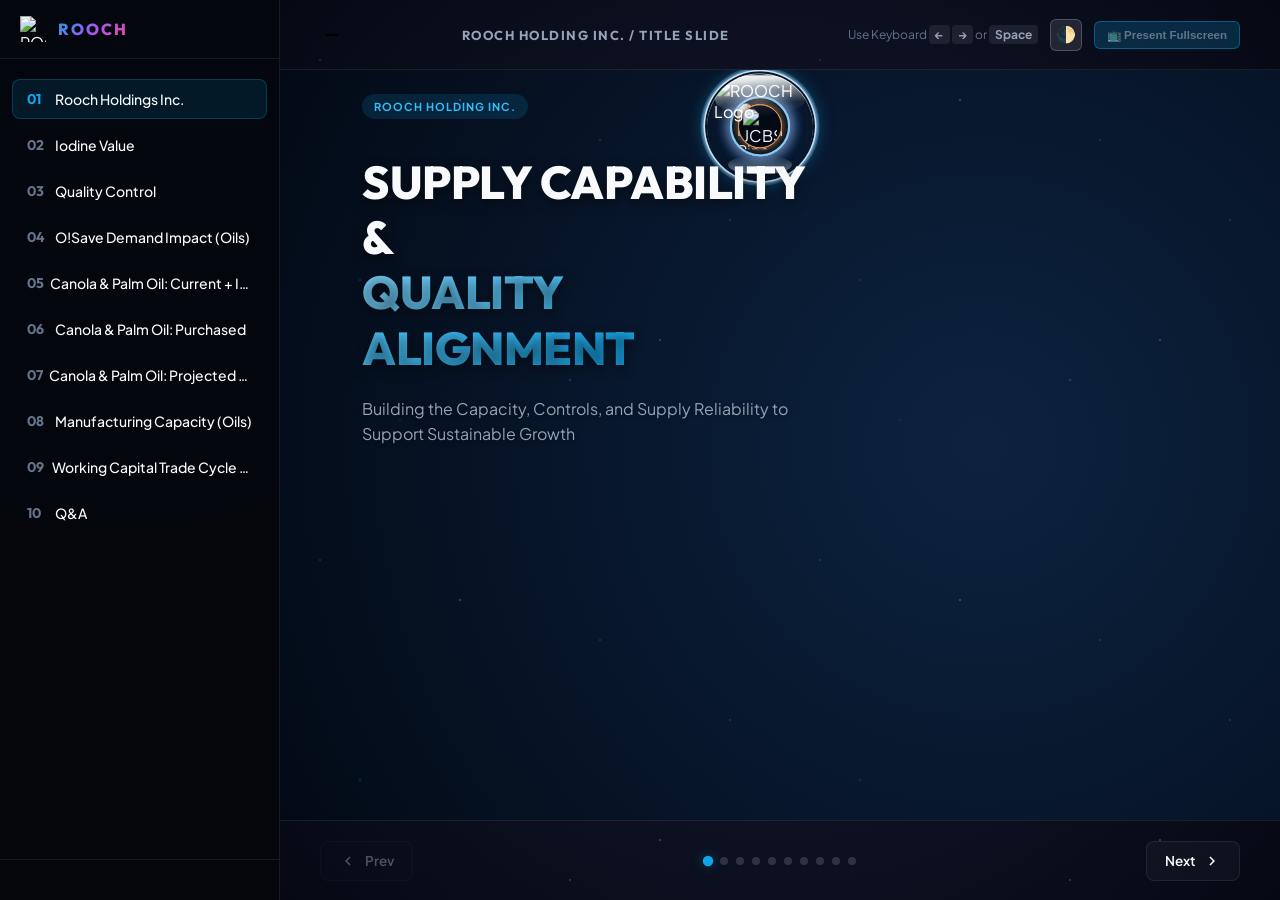
==== commit 31c344de: "Update styles, capacity interaction logic, and Quality control styling" ====
--- a/index.html
+++ b/index.html
@@ -489,7 +489,7 @@
 
             <!-- Central Sun HTML Overlay (ROOCH Logo) -->
             <div id="threeSunOverlay"
-              style="position: absolute; width: 110px; height: 110px; transform: translate(-50%, -50%); pointer-events: auto; z-index: 10;"
+              style="position: absolute; width: 110px; height: 110px; transform: translate(-50%, -50%); pointer-events: auto; z-index: 10; display: flex; align-items: center; justify-content: center;"
               title="ROOCH Holding">
               <img src="Presentation_Assets/Logos/rooch_logo.png" alt="ROOCH Logo"
                 style="width: 100%; height: 100%; object-fit: contain;">
@@ -566,12 +566,6 @@
 
         </section>
 
-
-
-
-
-
-
         <style>
           /* Achievements Interactive Bullets styling */
           .achievement-bullet {
@@ -651,16 +645,18 @@
             <div
               style="display: grid; grid-template-columns: 1fr 1fr 1fr; gap: 14px; align-items: stretch; height: 100%;">
 
-              <!-- Column 1: Tech & Solutions (Purple) -->
+              <!-- Column 1: Import- 08/07/2026-63.24% (Purple) -->
               <div
                 style="background: rgba(168, 85, 247, 0.02); border: 1.5px solid rgba(168, 85, 247, 0.2); border-radius: 12px; padding: 12px 14px; display: flex; flex-direction: column; text-align: left; height: 100%;">
                 <span
-                  style="font-size: 9px; font-weight: 800; color: #c084fc; background: rgba(168, 85, 247, 0.15); padding: 3px 8px; border-radius: 20px; text-transform: uppercase; letter-spacing: 0.5px; align-self: start; margin-bottom: 12px;">Import- 08/07/2026-63.24%</span>
+                  style="font-size: 9px; font-weight: 800; color: #c084fc; background: rgba(168, 85, 247, 0.15); padding: 3px 8px; border-radius: 20px; text-transform: uppercase; letter-spacing: 0.5px; align-self: start; margin-bottom: 12px;">Import-
+                  08/07/2026-63.24%</span>
 
                 <div
                   style="display: flex; flex-direction: column; gap: 8px; flex-grow: 1; overflow-y: auto; overflow-x: hidden; padding-right: 6px;">
                   <!-- Bullet 1 -->
-                  <div class="achievement-bullet" data-image="assets/optimized/achievements/certificate_of_analysis_import.png"
+                  <div class="achievement-bullet"
+                    data-image="assets/optimized/achievements/certificate_of_analysis_import.png"
                     data-caption="<strong>Import:</strong> Certificate of Analysis"
                     style="cursor: pointer; display: flex; flex-direction: column; gap: 4px; padding: 8px 10px; border-radius: 8px; background: rgba(var(--rgb-glass),0.02); border: 1.5px solid rgba(var(--rgb-glass),0.05);"
                     title="Click to view VOS ERP Details">
@@ -672,7 +668,7 @@
                 </div>
               </div>
 
-              <!-- Column 2: Local-08/12/2026 -->
+              <!-- Column 2: Local-08/12/2026-58.33% (Green) -->
               <div
                 style="background: rgba(52, 211, 153, 0.02); border: 1.5px solid rgba(52, 211, 153, 0.2); border-radius: 12px; padding: 12px 14px; display: flex; flex-direction: column; text-align: left; height: 100%;">
                 <span
@@ -682,7 +678,7 @@
                   style="display: flex; flex-direction: column; gap: 8px; flex-grow: 1; overflow-y: auto; overflow-x: hidden; padding-right: 6px;">
                   <!-- Bullet 1 -->
                   <div class="achievement-bullet" data-image="assets/optimized/achievements/certificate_of_analysis.jpg"
-                    data-caption="<strong>Local:</strong> Certificate of Analysis"
+                    data-caption="<strong>Local:</strong> Completed high-capacity solar grid installation project, serving as the model site for group green energy integration."
                     style="cursor: pointer; display: flex; flex-direction: column; gap: 4px; padding: 8px 10px; border-radius: 8px; background: rgba(var(--rgb-glass),0.02); border: 1.5px solid rgba(var(--rgb-glass),0.05);"
                     title="Click to view LGU Mapandan">
                     <strong style="font-size: 11px; color: var(--text-primary); line-height: 1.25;">Local</strong>
@@ -693,20 +689,22 @@
                 </div>
               </div>
 
-              <!-- Column 3: FMCG & Logistics (Orange) -->
+              <!-- Column 3: Local- 08/25/2026-58.67% (Orange) -->
               <div
                 style="background: rgba(249, 115, 22, 0.02); border: 1.5px solid rgba(249, 115, 22, 0.2); border-radius: 12px; padding: 12px 14px; display: flex; flex-direction: column; text-align: left; height: 100%;">
                 <span
-                  style="font-size: 9px; font-weight: 800; color: #fb923c; background: rgba(249, 115, 22, 0.15); padding: 3px 8px; border-radius: 20px; text-transform: uppercase; letter-spacing: 0.5px; align-self: start; margin-bottom: 12px;">Local- 08/25/2026-58.67%</span>
+                  style="font-size: 9px; font-weight: 800; color: #fb923c; background: rgba(249, 115, 22, 0.15); padding: 3px 8px; border-radius: 20px; text-transform: uppercase; letter-spacing: 0.5px; align-self: start; margin-bottom: 12px;">Local-
+                  08/25/2026-58.67%</span>
                 <div
                   style="display: flex; flex-direction: column; gap: 6px; flex-grow: 1; overflow-y: auto; overflow-x: hidden; padding-right: 6px;">
                   <!-- Bullet 1 -->
-                  <div class="achievement-bullet" data-image="assets/optimized/achievements/certificate_of_analysis_local_3.jpg"
+                  <div class="achievement-bullet"
+                    data-image="assets/optimized/achievements/certificate_of_analysis_local_3.jpg"
                     data-caption="<strong>Local:</strong> Certificate of Analysis"
-                    style="cursor: pointer; display: flex; flex-direction: column; gap: 2px; padding: 6px 8px; border-radius: 6px; background: rgba(var(--rgb-glass),0.02); border: 1.5px solid rgba(var(--rgb-glass),0.05);"
+                    style="cursor: pointer; display: flex; flex-direction: column; gap: 4px; padding: 8px 10px; border-radius: 8px; background: rgba(var(--rgb-glass),0.02); border: 1.5px solid rgba(var(--rgb-glass),0.05);"
                     title="Click to view Foodsphere contract">
-                    <strong style="font-size: 10.5px; color: var(--text-primary); line-height: 1.2;">Local</strong>
-                    <span style="font-size: 9px; color: var(--text-muted); line-height: 1.1;">08/25/2026</span>
+                    <strong style="font-size: 11px; color: var(--text-primary); line-height: 1.25;">Local</strong>
+                    <span style="font-size: 9.5px; color: var(--text-muted); line-height: 1.2;">08/25/2026</span>
                   </div>
 
 
@@ -731,12 +729,13 @@
               <div id="achievementPreviewNA"
                 style="display: none; position: absolute; top: 0; left: 0; width: 100%; height: 100%; z-index: 0; align-items: center; justify-content: center; background: rgba(var(--rgb-glass),0.05);">
                 <span style="color: var(--text-muted); font-size: 14px; letter-spacing: 1px; font-weight: 500;">MEDIA
-                  NOT AVAILABLE</span>
+                  NOT
+                  AVAILABLE</span>
               </div>
 
               <div style="position: relative; z-index: 1;">
                 <span
-                  style="background: rgba(var(--rgb-dark-bg), 0.6); padding: 4px 10px; border-radius: 20px; font-size: 9px; color: var(--text-muted); font-weight: 700; letter-spacing: 0.5px; border: 1px solid rgba(var(--rgb-glass),0.1); backdrop-filter: blur(8px); -webkit-backdrop-filter: blur(8px);">PREVIEW</span>
+                  style="background: rgba(0, 0, 0, 0.75); padding: 4px 10px; border-radius: 20px; font-size: 9px; color: #ffffff; font-weight: 700; letter-spacing: 0.5px; border: 1px solid rgba(255,255,255,0.2); backdrop-filter: blur(8px); -webkit-backdrop-filter: blur(8px);">PREVIEW</span>
               </div>
 
               <div
@@ -748,7 +747,6 @@
             </div>
           </div>
         </section>
-
         <script>
           (function () {
             const initAchievementsTab = () => {
@@ -756,10 +754,24 @@
               const previewImg = document.getElementById('achievementPreviewImg');
               const previewVideo = document.getElementById('achievementPreviewVideo');
               const captionText = document.getElementById('achievementPreviewCaption');
+              const lightbox = document.getElementById('lightbox');
+              const lightboxImg = document.getElementById('lightboxImg');
+              const lightboxCaption = document.getElementById('lightboxCaption');
 
               if (!bullets.length || !previewImg || !previewVideo || !captionText) {
-                setTimeout(initAchievementsTab, 100);
                 return;
+              }
+
+              if (previewImg) {
+                previewImg.style.cursor = 'pointer';
+                previewImg.title = 'Click to view full screen';
+                previewImg.addEventListener('click', () => {
+                  if (lightbox && lightboxImg && previewImg.src) {
+                    lightboxImg.src = previewImg.src;
+                    if (lightboxCaption) lightboxCaption.textContent = captionText.textContent || 'Certificate of Analysis';
+                    lightbox.style.display = 'block';
+                  }
+                });
               }
 
               bullets.forEach(b => {
@@ -819,7 +831,6 @@
                     previewVideo.style.display = 'block';
                     previewVideo.src = videoSrc;
                     previewVideo.load();
-                    // Programmatic play call to guarantee autoplay on card selection click
                     const playPromise = previewVideo.play();
                     if (playPromise !== undefined) {
                       playPromise.catch(error => {
@@ -832,7 +843,7 @@
                     if (naEl) naEl.style.display = 'none';
                     previewVideo.pause();
                     previewVideo.style.display = 'none';
-                    previewVideo.src = ''; // Instantly clear video src to free memory
+                    previewVideo.src = '';
                     previewImg.style.display = 'block';
 
                     // Smooth transition image swap with reveal animation
@@ -859,26 +870,144 @@
             }
           })();
         </script>
-
-        <section class="slide capacity-summary-slide capacity-summary-combined-slide"
-          data-title="Current Manufacturing Status: Oil &amp; Pancit"
-          data-section="CAPACITY OPTIMIZATION / OILS &amp; PANCIT / CURRENT CAPACITY">
-          <div class="capacity-summary-shell">
-            <div class="capacity-summary-heading">
+        <section class="slide mfg-capex-slide" data-title="Quality Control"
+          data-section="QUALITY CONTROL / INHOUSE QC VERIFICATION">
+          <style>
+            [data-title="Quality Control"] .mfg-projected-grid {
+              grid-template-columns: repeat(3, minmax(0, 1fr)) !important;
+              gap: 16px !important;
+            }
+
+            [data-title="Quality Control"] .mfg-panel-summary strong {
+              font-size: 18px !important;
+              color: #fff !important;
+              margin-top: 4px !important;
+              letter-spacing: 0.5px !important;
+            }
+
+            [data-title="Quality Control"] .mfg-projected-card {
+              grid-template-columns: 160px minmax(0, 1fr) minmax(100px, auto) !important;
+              padding: 16px !important;
+            }
+
+            [data-title="Quality Control"] .mfg-projected-card img {
+              width: 160px !important;
+              height: 160px !important;
+            }
+
+            [data-title="Quality Control"] .mfg-projected-card h4 {
+              font-size: 18px !important;
+              line-height: 1.3 !important;
+              margin-bottom: 8px !important;
+            }
+
+            [data-title="Quality Control"] .mfg-projected-card p {
+              font-size: 14px !important;
+            }
+
+            [data-title="Quality Control"] .mfg-projected-card .mfg-category {
+              font-size: 11px !important;
+              padding: 4px 8px !important;
+            }
+
+            [data-title="Quality Control"] .mfg-projected-card strong {
+              font-size: 15px !important;
+            }
+          </style>
+
+          <div class="slide-heading mfg-capex-heading">
+            <div>
+              <p class="eyebrow">QUALITY CONTROL</p>
+              <h2>Quality Control <span>Inhouse QC Verification</span></h2>
+            </div>
+            <p>Required materials and equipment for inhouse quality control verification.</p>
+          </div>
+
+          <div class="mfg-capex-panel mfg-projected-panel">
+            <div class="mfg-panel-heading">
               <div>
-                <p class="eyebrow">Capacity optimization</p>
-                <h2>Current Manufacturing Status: <span>Oil &amp; Pancit</span></h2>
-                <p>Current production capacity across edible oils, Bihon, and Canton lines.</p>
+                <p class="eyebrow">QUALITY CONTROL</p>
+                <h3>Proposed QC Materials</h3>
               </div>
-              <span class="capacity-summary-status">Current Capacity</span>
+              <div class="mfg-panel-summary">
+                <span>9 items</span>
+                <strong>Total: PHP 55,200 - 101,300</strong>
+              </div>
             </div>
-            <div class="capacity-summary-combined-grid">
-              <section class="capacity-summary-line-panel" aria-label="Oil current capacity">
-                <div class="capacity-summary-table-panel" id="oilCurrentCapacityCards" aria-live="polite"></div>
-              </section>
-              <section class="capacity-summary-line-panel" aria-label="Pancit current capacity">
-                <div class="capacity-summary-table-panel" id="pancitCurrentCapacityCards" aria-live="polite"></div>
-              </section>
+
+            <div class="mfg-projected-grid">
+              <article class="mfg-projected-card"><img src="assets/optimized/quality-control/wijs_reagent.png"
+                  loading="lazy" decoding="async" width="128" height="128" alt="Wij's Reagent Solvent Blend"
+                  style="object-fit: contain;">
+                <div><span class="mfg-category is-auxiliary">Reagent</span>
+                  <h4>Wij's Reagent Solvent Blend</h4>
+                  <p>QC Verification</p>
+                </div><strong>Required</strong>
+              </article>
+              <article class="mfg-projected-card"><img src="assets/optimized/quality-control/potassium_iodide.png"
+                  loading="lazy" decoding="async" width="128" height="128" alt="Potassium Iodide"
+                  style="object-fit: contain;">
+                <div><span class="mfg-category is-auxiliary">Chemical</span>
+                  <h4>Potassium Iodide</h4>
+                  <p>QC Verification</p>
+                </div><strong>Required</strong>
+              </article>
+              <article class="mfg-projected-card"><img src="assets/optimized/quality-control/sodium_thiosulfate.png"
+                  loading="lazy" decoding="async" width="128" height="128" alt="Sodium Thiosulfate"
+                  style="object-fit: contain;">
+                <div><span class="mfg-category is-auxiliary">Chemical</span>
+                  <h4>Sodium Thiosulfate</h4>
+                  <p>QC Verification</p>
+                </div><strong>Required</strong>
+              </article>
+              <article class="mfg-projected-card"><img src="assets/optimized/quality-control/starch_indicator.png"
+                  loading="lazy" decoding="async" width="128" height="128" alt="Starch Indicator"
+                  style="object-fit: contain;">
+                <div><span class="mfg-category is-auxiliary">Chemical</span>
+                  <h4>Starch Indicator</h4>
+                  <p>QC Verification</p>
+                </div><strong>Required</strong>
+              </article>
+              <article class="mfg-projected-card"><img src="assets/optimized/quality-control/iodine_flask.png"
+                  loading="lazy" decoding="async" width="128" height="128" alt="Iodine Flask"
+                  style="object-fit: contain;">
+                <div><span class="mfg-category is-blowing">Equipment</span>
+                  <h4>Iodine Flask</h4>
+                  <p>QC Verification</p>
+                </div><strong>Required</strong>
+              </article>
+              <article class="mfg-projected-card"><img src="assets/optimized/quality-control/burette_setup.png"
+                  loading="lazy" decoding="async" width="128" height="128" alt="Burette Setup"
+                  style="object-fit: contain;">
+                <div><span class="mfg-category is-blowing">Equipment</span>
+                  <h4>Burette Setup</h4>
+                  <p>QC Verification</p>
+                </div><strong>Required</strong>
+              </article>
+              <article class="mfg-projected-card"><img src="assets/optimized/quality-control/volumetric_pipettes.png"
+                  loading="lazy" decoding="async" width="128" height="128" alt="Volumetric Pipettes"
+                  style="object-fit: contain;">
+                <div><span class="mfg-category is-blowing">Equipment</span>
+                  <h4>Volumetric Pipettes</h4>
+                  <p>QC Verification</p>
+                </div><strong>Required</strong>
+              </article>
+              <article class="mfg-projected-card"><img src="assets/optimized/quality-control/magnetic_stirrer.png"
+                  loading="lazy" decoding="async" width="128" height="128" alt="Magnetic Stirrer"
+                  style="object-fit: contain;">
+                <div><span class="mfg-category is-blowing">Equipment</span>
+                  <h4>Magnetic Stirrer</h4>
+                  <p>QC Verification</p>
+                </div><strong>Required</strong>
+              </article>
+              <article class="mfg-projected-card"><img src="assets/optimized/quality-control/analytical_balance.png"
+                  loading="lazy" decoding="async" width="128" height="128" alt="Analytical Balance"
+                  style="object-fit: contain;">
+                <div><span class="mfg-category is-blowing">Equipment</span>
+                  <h4>Analytical Balance</h4>
+                  <p>QC Verification</p>
+                </div><strong>Required</strong>
+              </article>
             </div>
           </div>
         </section>
@@ -1200,288 +1329,125 @@
 
           </div>
         </section>
-        <section class="slide demand-slide pancit pancit-demand-slide demand-impact-slide demand-impact-pancit-slide"
-          data-title="O!Save Demand Impact Pancit" data-section="O!SAVE CREDIT PLAN / PANCIT DEMAND IMPACT"
-          style="position: relative; overflow: hidden; background: radial-gradient(circle at 50% 50%, var(--slide-grad-1) 0%, var(--slide-grad-2) 100%);">
-          <div class="osave-backdrop"
-            style="position: absolute; right: 2%; bottom: 2%; width: 50%; height: 80%; opacity: 0.06; pointer-events: none; z-index: 0; background-image: url('Presentation_Assets/Osave_Presentation/image9.png'); background-size: contain; background-repeat: no-repeat; background-position: bottom right; filter: brightness(1.5) contrast(0.95);">
-          </div>
-
-          <div class="slide-header" style="position: relative; z-index: 2; margin-bottom: 30px;">
-            <span class="badge"
-              style="background: rgba(14, 165, 233, 0.15); border-color: rgba(14, 165, 233, 0.4); color: var(--color-sky); font-size: 11px;">PROPOSED
-              MONTHLY SUPPLY ALLOCATION</span>
-            <h2
-              style="font-size: 32px; font-weight: 800; color: var(--text-primary); margin-top: 10px; margin-bottom: 5px;">
-              O!Save Demand Impact <span>Pancit</span></h2>
-            <p style="color: var(--text-secondary); font-size: 14px; margin: 0;">Recurring Bihon and Canton supply
-              allocation across seven regional distribution hubs</p>
-          </div>
-
-          <div class="slide-content grid-3" style="gap: 40px; align-items: start; position: relative; z-index: 2;">
-            <div class="pancit-demand-column" style="display: flex; flex-direction: column; gap: 15px; width: 100%;">
-              <h3 id="pancitVolumeDemandTitle"
-                style="font-size: 18px; font-weight: 700; color: var(--text-primary); margin-bottom: 5px;">Product
-                Volume Demand</h3>
-              <p style="font-size: 12px; color: var(--text-secondary); margin: 0 0 10px 0; line-height: 1.4;">Recurring
-                production volume by Pancit product and pack size</p>
-              <table class="allocation-table pancit-allocation-table"
-                style="width: 100%; border-collapse: collapse; text-align: left;">
-                <thead>
-                  <tr
-                    style="border-bottom: 2px solid rgba(var(--rgb-glass),0.08); font-size: 11px; color: var(--text-secondary); text-transform: uppercase; letter-spacing: 0.5px;">
-                    <th style="padding: 10px 8px; font-weight: 700;">Product</th>
-                    <th style="padding: 10px 8px; font-weight: 700; text-align: right;">Cases / Month</th>
-                    <th style="padding: 10px 8px; font-weight: 700; text-align: right;">Pieces / Month</th>
-                  </tr>
-                </thead>
-                <tbody id="pancitDemandTable"></tbody>
-              </table>
-            </div>
-
-            <div class="pancit-demand-column" style="display: flex; flex-direction: column; gap: 15px; width: 100%;">
-              <h3 id="pancitDemandDistributionTitle"
-                style="font-size: 18px; font-weight: 700; color: var(--text-primary); margin-bottom: 5px;">Demand
-                Distribution</h3>
-              <p style="font-size: 12px; color: var(--text-secondary); margin: 0 0 10px 0; line-height: 1.4;">Monthly
-                case mix across Bihon and Canton product lines</p>
-              <div class="demand-chart-container pancit-demand-chart" id="pancitDemandChart"
-                aria-label="Monthly Pancit demand distribution by product"
-                style="flex-grow: 1; display: flex; flex-direction: column; justify-content: space-between; background: rgba(0, 0, 0, 0.25); border-radius: 12px; padding: 20px; min-height: 330px; border: 1px solid rgba(var(--rgb-glass),0.04); box-shadow: inset 0 4px 20px rgba(0,0,0,0.3);">
-              </div>
-            </div>
-
-            <div class="pancit-demand-column pancit-allocation-column"
-              style="display: flex; flex-direction: column; gap: 20px; width: 100%;">
-              <h3 id="pancitWarehouseAllocationTitle"
-                style="font-size: 18px; font-weight: 700; color: var(--text-primary); margin-bottom: 5px;">
-                Seven-Warehouse Allocation</h3>
-              <p style="font-size: 12px; color: var(--text-secondary); margin: 0 0 5px 0; line-height: 1.4;">Recurring
-                case allocation across regional distribution hubs</p>
-              <div class="pancit-warehouse-list" id="pancitWarehouses"></div>
-              <div class="pancit-recurring-total"><strong id="pancitRecurringPieces">1,160,000</strong><span>pieces /
-                  month recurring production volume</span></div>
-            </div>
-          </div>
-        </section>
-
-        <section class="slide capital-request-slide" data-title="O!Save Capital Request"
-          style="position: relative; overflow: hidden; background: radial-gradient(circle at 30% 50%, var(--slide-grad-1) 0%, var(--slide-grad-2) 100%);">
-
-          <div class="slide-header" style="flex: 0 0 auto; margin-bottom: 16px; position: relative; z-index: 10;">
-            <span class="badge"
-              style="background: rgba(14, 165, 233, 0.15); border-color: rgba(14, 165, 233, 0.4); font-size: 11px;">FINANCIAL
-              SCHEMATIC</span>
-            <h2
-              style="font-size: 28px; font-weight: 800; color: var(--text-primary); margin-top: 8px; margin-bottom: 4px;">
-              O!Save Capital Request</h2>
-            <p style="color: var(--text-secondary); font-size: 13px; margin: 0;">Strategic debt-to-asset conversion
-              program reviewed with Banking Partners</p>
-          </div>
-
-          <div class="slide-content grid-2-1" style="gap: 20px; align-items: start;">
-
-            <!-- Left Column: Purpose & Allocation (No card border, seamless) -->
-            <div style="display: flex; flex-direction: column; gap: 20px;">
-              <div>
-                <h3 style="font-size: 16px; font-weight: 700; color: var(--text-primary); margin-bottom: 10px;">
-                  Financing Purpose & Requirements</h3>
-                <div class="total-request-hero"
-                  style="background: linear-gradient(135deg, rgba(14, 165, 233, 0.15) 0%, rgba(14, 165, 233, 0.02) 100%); border: 1px solid rgba(14, 165, 233, 0.3); border-radius: 12px; padding: 16px 20px; text-align: left; box-shadow: 0 8px 32px rgba(0,0,0,0.2);">
-                  <div class="request-val" id="totalRequestVal"
-                    style="font-size: 32px; font-weight: 800; color: var(--text-primary); line-height: 1;">Php
-                    215,000,000</div>
-                  <div class="request-label"
-                    style="font-size: 11px; color: var(--color-sky-light); text-transform: uppercase; letter-spacing: 0.5px; margin-top: 6px; font-weight: 700;">
-                    Total Capital Request (Banking Partner Credit Lines)</div>
-                </div>
-              </div>
-
-              <!-- Allocation Table (Seamless design) -->
-              <div>
-                <table class="allocation-table" style="width: 100%; border-collapse: collapse; text-align: left;">
-                  <thead>
-                    <tr
-                      style="border-bottom: 2px solid rgba(var(--rgb-glass),0.08); font-size: 11px; color: var(--text-secondary); text-transform: uppercase; letter-spacing: 0.5px;">
-                      <th style="padding: 10px 8px; font-weight: 700;">Capital Deployment Target</th>
-                      <th style="padding: 10px 8px; font-weight: 700;">Asset Classification</th>
-                      <th style="padding: 10px 8px; font-weight: 700; text-align: right;">Allocation</th>
-                    </tr>
-                  </thead>
-                  <tbody style="font-size: 13px; color: var(--text-secondary);">
-                    <tr
-                      style="border-bottom: 1px solid rgba(var(--rgb-glass),0.04); transition: var(--transition-smooth);">
-                      <td style="padding: 10px 8px; color: var(--text-primary); font-weight: 600;">Pancit Bihon & Canton
-                        Lines</td>
-                      <td style="padding: 10px 8px;"><span class="lbl-asset"
-                          style="background: rgba(14, 165, 233, 0.15); color: var(--color-sky); border: 1px solid rgba(14, 165, 233, 0.3); padding: 2px 6px; border-radius: 4px; font-size: 10px; font-weight: 700;">Core
-                          Machinery</span></td>
-                      <td style="padding: 10px 8px; text-align: right; color: var(--text-primary); font-weight: 700;">
-                        P45,000,000.00</td>
-                    </tr>
-                    <tr
-                      style="border-bottom: 1px solid rgba(var(--rgb-glass),0.04); transition: var(--transition-smooth);">
-                      <td style="padding: 10px 8px; color: var(--text-primary); font-weight: 600;">Palm & Canola Oil
-                        Facilities</td>
-                      <td style="padding: 10px 8px;"><span class="lbl-asset"
-                          style="background: rgba(14, 165, 233, 0.15); color: var(--color-sky); border: 1px solid rgba(14, 165, 233, 0.3); padding: 2px 6px; border-radius: 4px; font-size: 10px; font-weight: 700;">Machinery
-                          & Fixed</span></td>
-                      <td style="padding: 10px 8px; text-align: right; color: var(--text-primary); font-weight: 700;">
-                        P20,000,000.00</td>
-                    </tr>
-                    <tr
-                      style="border-bottom: 1px solid rgba(var(--rgb-glass),0.04); transition: var(--transition-smooth);">
-                      <td style="padding: 10px 8px; color: var(--text-primary); font-weight: 600;">Raw Material
-                        Procurement</td>
-                      <td style="padding: 10px 8px;"><span class="lbl-asset working"
-                          style="background: rgba(168, 85, 247, 0.15); color: #c084fc; border: 1px solid rgba(168, 85, 247, 0.3); padding: 2px 6px; border-radius: 4px; font-size: 10px; font-weight: 700;">Working
-                          Capital</span></td>
-                      <td style="padding: 10px 8px; text-align: right; color: var(--text-primary); font-weight: 700;">
-                        P100,000,000.00</td>
-                    </tr>
-                    <tr
-                      style="border-bottom: 1px solid rgba(var(--rgb-glass),0.04); transition: var(--transition-smooth);">
-                      <td style="padding: 10px 8px; color: var(--text-primary); font-weight: 600;">Warehouse & Ice Plant
-                        Facility</td>
-                      <td style="padding: 10px 8px;"><span class="lbl-asset infra"
-                          style="background: rgba(16, 185, 129, 0.15); color: #34d399; border: 1px solid rgba(16, 185, 129, 0.3); padding: 2px 6px; border-radius: 4px; font-size: 10px; font-weight: 700;">Infrastructure</span>
-                      </td>
-                      <td style="padding: 10px 8px; text-align: right; color: var(--text-primary); font-weight: 700;">
-                        P50,000,000.00</td>
-                    </tr>
-                    <tr class="table-total"
-                      style="border-top: 2px solid rgba(var(--rgb-glass),0.15); font-weight: 700;">
-                      <td style="padding: 12px 8px; color: var(--text-primary); font-size: 13.5px;">Total Program Budget
-                      </td>
-                      <td
-                        style="padding: 12px 8px; color: var(--text-muted); font-size: 11px; text-transform: uppercase;">
-                        Combined Assets</td>
-                      <td
-                        style="padding: 12px 8px; text-align: right; color: var(--color-sky); font-size: 15px; font-weight: 800;">
-                        P215,000,000.00</td>
-                    </tr>
-                  </tbody>
-                </table>
-              </div>t
-            </div>
-
-            <!-- Right Column: Funding Loop (Seamless card) -->
-            <div style="display: flex; flex-direction: column; gap: 20px; height: 100%;">
-              <div style="text-align: left;">
-                <h3 style="font-size: 18px; font-weight: 700; color: var(--text-primary); margin-bottom: 8px;">The
-                  Funding Loop</h3>
-                <p
-                  style="font-size: 12.5px; color: var(--text-secondary); line-height: 1.5; margin: 0; font-style: italic;">
-                  "By converting bank debt directly into top-tier operational capacity, we scale operating income to
-                  outpace interest frameworks."
-                </p>
-              </div>
-
-              <!-- Animated Coded Funding Loop Diagram -->
-              <div class="funding-loop-diagram"
-                style="width: 100%; height: 210px; display: flex; align-items: center; justify-content: center; position: relative; background: rgba(var(--rgb-glass), 0.03); border-radius: 12px; border: 1px solid rgba(var(--rgb-glass),0.08); overflow: hidden; box-shadow: inset 0 4px 20px rgba(var(--rgb-glass), 0.05);">
-                <!-- SVG Circular Flow Path -->
-                <svg width="180" height="180" viewBox="0 0 180 180"
-                  style="position: absolute; transform: rotate(-45deg);">
-                  <circle cx="90" cy="90" r="60" fill="none" stroke="rgba(var(--rgb-glass), 0.05)" stroke-width="3" />
-                  <circle cx="90" cy="90" r="60" fill="none" stroke="url(#flowGradient)" stroke-width="3"
-                    stroke-dasharray="12 18" style="animation: flowLine 6s infinite linear;" />
-                  <defs>
-                    <linearGradient id="flowGradient" x1="0%" y1="0%" x2="100%" y2="100%">
-                      <stop offset="0%" stop-color="#38bdf8" />
-                      <stop offset="50%" stop-color="#c084fc" />
-                      <stop offset="100%" stop-color="#fb7185" />
-                    </linearGradient>
-                  </defs>
-                </svg>
-
-                <!-- Central Hub -->
-                <div class="loop-center"
-                  style="position: absolute; width: 50px; height: 50px; border-radius: 50%; background: var(--bg-card); border: 2px solid #38bdf8; display: flex; align-items: center; justify-content: center; z-index: 10; box-shadow: 0 0 20px rgba(14, 165, 233, 0.25);">
-                  <span style="font-size: 10px; font-weight: 800; color: var(--text-primary);">ROOCH</span>
-                </div>
-
-                <!-- Node 1: Top (Banking Partner Funding) -->
-                <div class="loop-node node-top" title="Banking Partner Credit Line Injection"
-                  style="position: absolute; top: 10px; z-index: 12; display: flex; flex-direction: column; align-items: center;">
-                  <div class="node-icon"
-                    style="width: 28px; height: 28px; border-radius: 50%; background: var(--bg-card); border: 1.5px solid #0ea5e9; display: flex; align-items: center; justify-content: center; font-size: 12px; box-shadow: 0 4px 10px rgba(var(--rgb-glass),0.15); animation: pulseGlowBlue 2s infinite ease-in-out;">
-                    🏦</div>
-                  <span style="font-size: 8px; color: var(--text-secondary); margin-top: 3px; font-weight: 700;">Banking
-                    Partner Funding</span>
-                </div>
-
-                <!-- Node 2: Right (Industrial Assets) -->
-                <div class="loop-node node-right" title="Convert to productive tier-1 machinery"
-                  style="position: absolute; right: 10px; z-index: 12; display: flex; flex-direction: column; align-items: center;">
-                  <div class="node-icon"
-                    style="width: 28px; height: 28px; border-radius: 50%; background: var(--bg-card); border: 1.5px solid #a855f7; display: flex; align-items: center; justify-content: center; font-size: 12px; box-shadow: 0 4px 10px rgba(var(--rgb-glass),0.15); animation: pulseGlowPurple 2.2s infinite ease-in-out;">
-                    ⚙️</div>
-                  <span style="font-size: 8px; color: var(--text-secondary); margin-top: 3px; font-weight: 700;">Tier-1
-                    Assets</span>
-                </div>
-
-                <!-- Node 3: Bottom (Retail Sales) -->
-                <div class="loop-node node-bottom" title="Distribute to O!Save discount stores"
-                  style="position: absolute; bottom: 10px; z-index: 12; display: flex; flex-direction: column; align-items: center;">
-                  <div class="node-icon"
-                    style="width: 28px; height: 28px; border-radius: 50%; background: var(--bg-card); border: 1.5px solid #f97316; display: flex; align-items: center; justify-content: center; font-size: 12px; box-shadow: 0 4px 10px rgba(var(--rgb-glass),0.15); animation: pulseGlowOrange 2.4s infinite ease-in-out;">
-                    🛒</div>
-                  <span style="font-size: 8px; color: var(--text-secondary); margin-top: 3px; font-weight: 700;">Retail
-                    Sales</span>
-                </div>
-
-                <!-- Node 4: Left (Revenue Loop) -->
-                <div class="loop-node node-left" title="Capture high margins & service debt"
-                  style="position: absolute; left: 10px; z-index: 12; display: flex; flex-direction: column; align-items: center;">
-                  <div class="node-icon"
-                    style="width: 28px; height: 28px; border-radius: 50%; background: var(--bg-card); border: 1.5px solid #10b981; display: flex; align-items: center; justify-content: center; font-size: 12px; box-shadow: 0 4px 10px rgba(var(--rgb-glass),0.15); animation: pulseGlowGreen 2.6s infinite ease-in-out;">
-                    💰</div>
-                  <span style="font-size: 8px; color: var(--text-secondary); margin-top: 3px; font-weight: 700;">Revenue
-                    Loop</span>
-                </div>
-              </div>
-
-              <!-- Step List (Modern inline list) -->
-              <div class="step-list" style="display: flex; flex-direction: column; gap: 10px;">
-                <div class="step-item"
-                  style="display: flex; align-items: center; gap: 12px; background: rgba(var(--rgb-glass),0.01); border: 1px solid rgba(var(--rgb-glass),0.03); padding: 8px 12px; border-radius: 8px;">
-                  <div class="step-num"
-                    style="width: 20px; height: 20px; border-radius: 50%; background: rgba(14, 165, 233, 0.2); border: 1px solid rgba(14, 165, 233, 0.4); color: var(--text-primary); display: flex; align-items: center; justify-content: center; font-size: 11px; font-weight: 800;">
-                    1</div>
-                  <div style="font-size: 12.5px;">
-                    <strong style="color: var(--text-primary);">Capital Allocation:</strong> Assign credit lines
-                    directly into tier-1 machinery.
-                  </div>
-                </div>
-                <div class="step-item"
-                  style="display: flex; align-items: center; gap: 12px; background: rgba(var(--rgb-glass),0.01); border: 1px solid rgba(var(--rgb-glass),0.03); padding: 8px 12px; border-radius: 8px;">
-                  <div class="step-num"
-                    style="width: 20px; height: 20px; border-radius: 50%; background: rgba(168, 85, 247, 0.2); border: 1px solid rgba(168, 85, 247, 0.4); color: var(--text-primary); display: flex; align-items: center; justify-content: center; font-size: 11px; font-weight: 800;">
-                    2</div>
-                  <div style="font-size: 12.5px;">
-                    <strong style="color: var(--text-primary);">Asset Conversion:</strong> Convert raw inputs into
-                    productive assets.
-                  </div>
-                </div>
-                <div class="step-item"
-                  style="display: flex; align-items: center; gap: 12px; background: rgba(var(--rgb-glass),0.01); border: 1px solid rgba(var(--rgb-glass),0.03); padding: 8px 12px; border-radius: 8px;">
-                  <div class="step-num"
-                    style="width: 20px; height: 20px; border-radius: 50%; background: rgba(16, 185, 129, 0.2); border: 1px solid rgba(16, 185, 129, 0.4); color: var(--text-primary); display: flex; align-items: center; justify-content: center; font-size: 11px; font-weight: 800;">
-                    3</div>
-                  <div style="font-size: 12.5px;">
-                    <strong style="color: var(--text-primary);">Revenue Capture:</strong> Use nationwide channels to
-                    secure margins.
-                  </div>
-                </div>
-              </div>
-            </div>
-
-          </div>
-        </section>
 
         <section class="slide mfg-capex-slide" data-title="Canola &amp; Palm Oil: Current + Incoming"
           data-section="MANUFACTURING EXPANSION / CANOLA &amp; PALM OIL LINE">
+          <style>
+            /* Allow scrolling for large asset lists */
+            [data-title="Canola & Palm Oil: Current + Incoming"] .mfg-current-panel .mfg-asset-list {
+              display: flex !important;
+              flex-direction: column !important;
+              overflow-y: auto !important;
+              gap: 12px !important;
+              padding-right: 8px;
+            }
+
+            [data-title="Canola & Palm Oil: Current + Incoming"] .mfg-current-panel .mfg-asset-row {
+              flex-shrink: 0 !important;
+              min-height: 100px !important;
+              display: grid !important;
+              grid-template-columns: 120px 1fr !important;
+              gap: 16px !important;
+              padding: 12px !important;
+              align-items: center !important;
+            }
+
+            [data-title="Canola & Palm Oil: Current + Incoming"] .mfg-current-panel .mfg-asset-row img {
+              width: 100% !important;
+              height: 100% !important;
+              object-fit: contain !important;
+              max-height: 80px !important;
+            }
+
+            [data-title="Canola & Palm Oil: Current + Incoming"] .mfg-current-panel .mfg-asset-row .mfg-asset-meta {
+              display: flex !important;
+              flex-direction: column !important;
+              justify-content: center !important;
+              gap: 4px !important;
+            }
+
+            /* Custom Scrollbar */
+            [data-title="Canola & Palm Oil: Current + Incoming"] .mfg-current-panel .mfg-asset-list::-webkit-scrollbar {
+              width: 6px;
+            }
+
+            [data-title="Canola & Palm Oil: Current + Incoming"] .mfg-current-panel .mfg-asset-list::-webkit-scrollbar-track {
+              background: rgba(255, 255, 255, 0.05);
+              border-radius: 4px;
+            }
+
+            [data-title="Canola & Palm Oil: Current + Incoming"] .mfg-current-panel .mfg-asset-list::-webkit-scrollbar-thumb {
+              background: rgba(255, 255, 255, 0.2);
+              border-radius: 4px;
+            }
+
+            /* Make Existing Machine Structure cards bigger and fill the container */
+            [data-title="Canola & Palm Oil: Current + Incoming"] .mfg-current-panel .mfg-asset-section[aria-labelledby="oilExistingTitle"] .mfg-asset-list {
+              flex: 1;
+              display: flex;
+              flex-direction: column;
+            }
+
+            [data-title="Canola & Palm Oil: Current + Incoming"] .mfg-current-panel .mfg-asset-section[aria-labelledby="oilExistingTitle"] .mfg-asset-row {
+              flex: 1 !important;
+              grid-template-columns: 180px 1fr !important;
+              padding: 24px !important;
+            }
+
+            [data-title="Canola & Palm Oil: Current + Incoming"] .mfg-current-panel .mfg-asset-section[aria-labelledby="oilExistingTitle"] .mfg-asset-row img {
+              max-height: 160px !important;
+              width: 160px !important;
+              height: 160px !important;
+            }
+
+            [data-title="Canola & Palm Oil: Current + Incoming"] .mfg-current-panel .mfg-asset-section[aria-labelledby="oilExistingTitle"] .mfg-asset-row h4 {
+              font-size: 20px !important;
+              margin-bottom: 8px !important;
+            }
+
+            [data-title="Canola & Palm Oil: Current + Incoming"] .mfg-current-panel .mfg-asset-section[aria-labelledby="oilExistingTitle"] .mfg-asset-row p {
+              font-size: 15px !important;
+            }
+
+            [data-title="Canola & Palm Oil: Current + Incoming"] .mfg-current-panel .mfg-asset-section[aria-labelledby="oilExistingTitle"] .mfg-asset-row strong {
+              font-size: 18px !important;
+              margin-top: 8px !important;
+            }
+
+            /* Make Incoming machines cards bigger and fill the container */
+            [data-title="Canola & Palm Oil: Current + Incoming"] .mfg-current-panel .mfg-asset-section[aria-labelledby="oilIncomingTitle"] .mfg-asset-list {
+              flex: 1;
+              display: flex;
+              flex-direction: column;
+            }
+
+            [data-title="Canola & Palm Oil: Current + Incoming"] .mfg-current-panel .mfg-asset-section[aria-labelledby="oilIncomingTitle"] .mfg-asset-row {
+              flex: 1 !important;
+              grid-template-columns: 140px 1fr !important;
+              padding: 16px !important;
+            }
+
+            [data-title="Canola & Palm Oil: Current + Incoming"] .mfg-current-panel .mfg-asset-section[aria-labelledby="oilIncomingTitle"] .mfg-asset-row img {
+              max-height: 110px !important;
+              width: 110px !important;
+              height: 110px !important;
+            }
+
+            [data-title="Canola & Palm Oil: Current + Incoming"] .mfg-current-panel .mfg-asset-section[aria-labelledby="oilIncomingTitle"] .mfg-asset-row h4 {
+              font-size: 17px !important;
+              margin-bottom: 4px !important;
+            }
+
+            [data-title="Canola & Palm Oil: Current + Incoming"] .mfg-current-panel .mfg-asset-section[aria-labelledby="oilIncomingTitle"] .mfg-asset-row p {
+              font-size: 13px !important;
+            }
+
+            [data-title="Canola & Palm Oil: Current + Incoming"] .mfg-current-panel .mfg-asset-section[aria-labelledby="oilIncomingTitle"] .mfg-asset-row strong {
+              font-size: 15px !important;
+              margin-top: 6px !important;
+            }
+          </style>
+
           <div class="slide-heading mfg-capex-heading">
             <div>
               <p class="eyebrow">MANUFACTURING EXPANSION / CAPEX PLAN</p>
@@ -1590,8 +1556,271 @@
             </div>
           </div>
         </section>
+
+        <section class="slide mfg-capex-slide" data-title="Canola &amp; Palm Oil: Purchased"
+          data-section="MANUFACTURING EXPANSION / CANOLA &amp; PALM OIL LINE">
+          <style>
+            /* Use full width, 3 columns, and fit without scrolling */
+            [data-title="Canola & Palm Oil: Purchased"] .mfg-current-grid {
+              grid-template-columns: 1fr !important;
+            }
+
+            [data-title="Canola & Palm Oil: Purchased"] .mfg-current-panel .mfg-asset-list {
+              display: grid !important;
+              grid-template-columns: repeat(3, 1fr) !important;
+              grid-auto-rows: minmax(0, 1fr) !important;
+              overflow: hidden !important;
+              gap: 12px !important;
+              padding-right: 0 !important;
+            }
+
+            [data-title="Canola & Palm Oil: Purchased"] .mfg-current-panel .mfg-asset-row {
+              min-height: 100px !important;
+              display: grid !important;
+              grid-template-columns: 110px 1fr !important;
+              gap: 16px !important;
+              padding: 12px !important;
+              align-items: center !important;
+            }
+
+            [data-title="Canola & Palm Oil: Purchased"] .mfg-current-panel .mfg-asset-row img {
+              width: 100% !important;
+              height: 100% !important;
+              object-fit: contain !important;
+              max-height: 90px !important;
+            }
+
+            [data-title="Canola & Palm Oil: Purchased"] .mfg-current-panel .mfg-asset-row .mfg-asset-meta {
+              display: flex !important;
+              flex-direction: column !important;
+              justify-content: center !important;
+              gap: 4px !important;
+            }
+
+            [data-title="Canola & Palm Oil: Purchased"] .mfg-current-panel .mfg-asset-row h4 {
+              font-size: 15px !important;
+              line-height: 1.2 !important;
+              margin-bottom: 2px !important;
+            }
+
+            [data-title="Canola & Palm Oil: Purchased"] .mfg-current-panel .mfg-asset-row p {
+              font-size: 12px !important;
+              color: rgba(255, 255, 255, 0.7) !important;
+            }
+
+            [data-title="Canola & Palm Oil: Purchased"] .mfg-current-panel .mfg-asset-row strong {
+              font-size: 13px !important;
+              margin-top: 2px !important;
+            }
+
+            /* Custom Scrollbar */
+            [data-title="Canola & Palm Oil: Purchased"] .mfg-current-panel .mfg-asset-list::-webkit-scrollbar {
+              width: 6px;
+            }
+
+            [data-title="Canola & Palm Oil: Purchased"] .mfg-current-panel .mfg-asset-list::-webkit-scrollbar-track {
+              background: rgba(255, 255, 255, 0.05);
+              border-radius: 4px;
+            }
+
+            [data-title="Canola & Palm Oil: Purchased"] .mfg-current-panel .mfg-asset-list::-webkit-scrollbar-thumb {
+              background: rgba(255, 255, 255, 0.2);
+              border-radius: 4px;
+            }
+          </style>
+
+          <div class="slide-heading mfg-capex-heading">
+            <div>
+              <p class="eyebrow">MANUFACTURING EXPANSION / CAPEX PLAN</p>
+              <h2>Canola &amp; Palm Oil <span>Line</span></h2>
+            </div>
+            <p>Existing machine structure and purchased equipment currently being shipped.</p>
+          </div>
+
+          <div class="mfg-capex-panel mfg-current-panel">
+            <div class="mfg-panel-heading">
+              <div>
+                <p class="eyebrow">CURRENT ASSET POSITION</p>
+                <h3>Existing Machine Structure + Purchased &amp; Incoming</h3>
+              </div>
+              <span class="mfg-panel-badge">10 purchased units</span>
+            </div>
+
+            <div class="mfg-current-grid">
+              <section class="mfg-asset-section" aria-labelledby="oilIncomingTitle">
+                <header class="mfg-section-heading">
+                  <div><span class="mfg-status-dot is-incoming"></span>
+                    <h3 id="oilIncomingTitle">Purchased &amp; Incoming (To Be Shipped)</h3>
+                  </div>
+                  <span>10 units</span>
+                </header>
+                <div class="mfg-asset-list">
+                  <article class="mfg-asset-row">
+                    <img src="assets/optimized/manufacturing-expansion/OIL_for_WEB_r18_c7.png" loading="lazy"
+                      decoding="async" width="128" height="128" alt="Full Automatic Bottle Blowing Machine">
+                    <div class="mfg-asset-meta">
+                      <div>
+                        <h4>Full Automatic Bottle Blowing Machine</h4>
+                        <p>Supplier TBD</p>
+                      </div>
+                      <strong>PHP 2,243,872</strong>
+                    </div>
+                  </article>
+                  <article class="mfg-asset-row">
+                    <img src="assets/optimized/manufacturing-expansion/Bottle_MTE_r12_c4.png" loading="lazy"
+                      decoding="async" width="128" height="128" alt="Bottle Blowing Mold 350ML">
+                    <div class="mfg-asset-meta">
+                      <div>
+                        <h4>Bottle Blowing Mold 350ML</h4>
+                        <p>2 sets / Guangdong Zhongsheng</p>
+                      </div>
+                      <strong>PHP 162,862 / set</strong>
+                    </div>
+                  </article>
+                  <article class="mfg-asset-row">
+                    <img src="assets/optimized/manufacturing-expansion/OIL_for_WEB_r23_c7.png" loading="lazy"
+                      decoding="async" width="128" height="128" alt="Bottle Blowing Mold 500ML">
+                    <div class="mfg-asset-meta">
+                      <div>
+                        <h4>Bottle Blowing Mold 500ML</h4>
+                        <p>2 sets / Guangdong Zhongsheng</p>
+                      </div>
+                      <strong>PHP 162,862 / set</strong>
+                    </div>
+                  </article>
+                  <article class="mfg-asset-row">
+                    <img src="assets/optimized/manufacturing-expansion/OIL_for_WEB_r24_c7.png" loading="lazy"
+                      decoding="async" width="128" height="128" alt="Bottle Blowing Mold 1L">
+                    <div class="mfg-asset-meta">
+                      <div>
+                        <h4>Bottle Blowing Mold 1L</h4>
+                        <p>2 sets / Guangdong Zhongsheng</p>
+                      </div>
+                      <strong>PHP 180,957 / set</strong>
+                    </div>
+                  </article>
+
+                  <article class="mfg-asset-row">
+                    <img src="assets/optimized/manufacturing-expansion/Bottle_MTE_r14_c4.png" loading="lazy"
+                      decoding="async" width="128" height="128" alt="Semi Automatic Blow Molding Machine">
+                    <div class="mfg-asset-meta">
+                      <div>
+                        <h4>Semi-automatic Blow Molding Machine</h4>
+                        <p>2 sets / Guangdong Zhongsheng</p>
+                      </div>
+                      <strong>PHP 325,723 / set</strong>
+                    </div>
+                  </article>
+                  <article class="mfg-asset-row">
+                    <img src="assets/optimized/manufacturing-expansion/OIL_for_WEB_r28_c7.png" loading="lazy"
+                      decoding="async" width="128" height="128" alt="Bottle Blowing Mold 2L">
+                    <div class="mfg-asset-meta">
+                      <div>
+                        <h4>Bottle Blowing Mold 2L</h4>
+                        <p>2 sets / Guangdong Zhongsheng</p>
+                      </div>
+                      <strong>PHP 63,335 / set</strong>
+                    </div>
+                  </article>
+
+                  <article class="mfg-asset-row">
+                    <img src="assets/optimized/manufacturing-expansion/OIL_for_WEB_r4_c9.png" loading="lazy"
+                      decoding="async" width="128" height="128" alt="Additional Oil Tank for Canola Oil">
+                    <div class="mfg-asset-meta">
+                      <div>
+                        <h4>Additional Oil Tank for Canola Oil</h4>
+                        <p>2 units / in transit</p>
+                      </div>
+                      <strong>PHP 1,000,000</strong>
+                    </div>
+                  </article>
+                  <article class="mfg-asset-row">
+                    <img src="assets/optimized/manufacturing-expansion/OIL_for_WEB_r5_c9.png" loading="lazy"
+                      decoding="async" width="128" height="128" alt="Rotary Oil Filling Machine">
+                    <div class="mfg-asset-meta">
+                      <div>
+                        <h4>Rotary Oil Filling Machine</h4>
+                        <p>Purchased / in transit</p>
+                      </div>
+                      <strong>PHP 7,000,000</strong>
+                    </div>
+                  </article>
+                  <article class="mfg-asset-row">
+                    <img src="assets/optimized/manufacturing-expansion/OIL_for_WEB_r6_c9.png" loading="lazy"
+                      decoding="async" width="128" height="128" alt="Mini Steam Generator for Shrink Tunnel">
+                    <div class="mfg-asset-meta">
+                      <div>
+                        <h4>Mini Steam Generator for Shrink Tunnel</h4>
+                        <p>Purchased / included</p>
+                      </div>
+                      <strong>Included</strong>
+                    </div>
+                  </article>
+                  <article class="mfg-asset-row">
+                    <img src="assets/optimized/manufacturing-expansion/OIL_for_WEB_r8_c9.png" loading="lazy"
+                      decoding="async" width="128" height="128" alt="Screw Type Compressor - 10 HP">
+                    <div class="mfg-asset-meta">
+                      <div>
+                        <h4>Screw Type Compressor - 10 HP</h4>
+                        <p>Purchased / in transit</p>
+                      </div>
+                      <strong>PHP 800,000</strong>
+                    </div>
+                  </article>
+                </div>
+              </section>
+            </div>
+          </div>
+        </section>
+
         <section class="slide mfg-capex-slide" data-title="Canola &amp; Palm Oil: Projected Equipment"
           data-section="MANUFACTURING EXPANSION / CANOLA &amp; PALM OIL CAPEX">
+          <style>
+            /* Transform the 3 remaining cards into large portrait cards to fill the space beautifully */
+            [data-title="Canola & Palm Oil: Projected Equipment"] .mfg-projected-grid {
+              grid-template-columns: repeat(3, 1fr) !important;
+              gap: 24px !important;
+              grid-auto-rows: 1fr !important;
+              align-content: stretch !important;
+            }
+
+            [data-title="Canola & Palm Oil: Projected Equipment"] .mfg-projected-card {
+              display: flex !important;
+              flex-direction: column !important;
+              align-items: center !important;
+              text-align: center !important;
+              padding: 32px 24px !important;
+              gap: 16px !important;
+            }
+
+            [data-title="Canola & Palm Oil: Projected Equipment"] .mfg-projected-card img {
+              width: 240px !important;
+              height: 240px !important;
+              max-width: 100% !important;
+              object-fit: contain !important;
+            }
+
+            [data-title="Canola & Palm Oil: Projected Equipment"] .mfg-projected-card h4 {
+              font-size: 22px !important;
+              line-height: 1.3 !important;
+              margin-top: 8px !important;
+            }
+
+            [data-title="Canola & Palm Oil: Projected Equipment"] .mfg-projected-card p {
+              font-size: 15px !important;
+            }
+
+            [data-title="Canola & Palm Oil: Projected Equipment"] .mfg-projected-card strong {
+              font-size: 20px !important;
+              margin-top: auto !important;
+              /* Push price to bottom */
+            }
+
+            [data-title="Canola & Palm Oil: Projected Equipment"] .mfg-category {
+              font-size: 11px !important;
+              padding: 4px 8px !important;
+            }
+          </style>
           <div class="slide-heading mfg-capex-heading">
             <div>
               <p class="eyebrow">MANUFACTURING EXPANSION / PROJECTED CAPEX</p>
@@ -1606,7 +1835,7 @@
                 <p class="eyebrow">PROJECTED EQUIPMENT</p>
                 <h3>Projected Equipment (To Be Purchased)</h3>
               </div>
-              <div class="mfg-panel-summary"><span>18 equipment items</span><strong>Quoted CAPEX tracked in
+              <div class="mfg-panel-summary"><span>3 equipment items</span><strong>Quoted CAPEX tracked in
                   dashboard</strong></div>
             </div>
 
@@ -1619,14 +1848,7 @@
                   <p>Supplier TBD</p>
                 </div><strong>PHP 800,000</strong>
               </article>
-              <article class="mfg-projected-card"><img
-                  src="assets/optimized/manufacturing-expansion/OIL_for_WEB_r18_c7.png" loading="lazy" decoding="async"
-                  width="128" height="128" alt="Full Automatic Bottle Blowing Machine">
-                <div><span class="mfg-category is-blowing">Blowing Line</span>
-                  <h4>Full Automatic Bottle Blowing Machine</h4>
-                  <p>Supplier TBD</p>
-                </div><strong>PHP 2,243,872</strong>
-              </article>
+
               <article class="mfg-projected-card"><img
                   src="assets/optimized/manufacturing-expansion/OIL_for_WEB_r21_c7.png" loading="lazy" decoding="async"
                   width="128" height="128" alt="Epoxy Concrete Floor Paint">
@@ -1635,69 +1857,13 @@
                   <p>Pending bid allocation</p>
                 </div><strong>Pending bid</strong>
               </article>
-              <article class="mfg-projected-card"><img
-                  src="assets/optimized/manufacturing-expansion/Bottle_MTE_r12_c4.png" loading="lazy" decoding="async"
-                  width="128" height="128" alt="Bottle Blowing Mold 350ML">
-                <div><span class="mfg-category is-blowing">Molds</span>
-                  <h4>Bottle Blowing Mold 350ML</h4>
-                  <p>2 sets / Guangdong Zhongsheng</p>
-                </div><strong>PHP 162,862 / set</strong>
-              </article>
-              <article class="mfg-projected-card"><img
-                  src="assets/optimized/manufacturing-expansion/OIL_for_WEB_r23_c7.png" loading="lazy" decoding="async"
-                  width="128" height="128" alt="Bottle Blowing Mold 500ML">
-                <div><span class="mfg-category is-blowing">Molds</span>
-                  <h4>Bottle Blowing Mold 500ML</h4>
-                  <p>2 sets / Guangdong Zhongsheng</p>
-                </div><strong>PHP 162,862 / set</strong>
-              </article>
-              <article class="mfg-projected-card"><img
-                  src="assets/optimized/manufacturing-expansion/OIL_for_WEB_r24_c7.png" loading="lazy" decoding="async"
-                  width="128" height="128" alt="Bottle Blowing Mold 1L">
-                <div><span class="mfg-category is-blowing">Molds</span>
-                  <h4>Bottle Blowing Mold 1L</h4>
-                  <p>2 sets / Guangdong Zhongsheng</p>
-                </div><strong>PHP 180,957 / set</strong>
-              </article>
-              <article class="mfg-projected-card"><img
-                  src="assets/optimized/manufacturing-expansion/OIL_for_WEB_r26_c7.png" loading="lazy" decoding="async"
-                  width="128" height="128" alt="Bottle Blowing Mold 1L second set">
-                <div><span class="mfg-category is-blowing">Molds</span>
-                  <h4>Bottle Blowing Mold 1L</h4>
-                  <p>Second 2-set mold allocation</p>
-                </div><strong>PHP 180,957 / set</strong>
-              </article>
-              <article class="mfg-projected-card"><img
-                  src="assets/optimized/manufacturing-expansion/Bottle_MTE_r14_c4.png" loading="lazy" decoding="async"
-                  width="128" height="128" alt="Semi Automatic Blow Molding Machine">
-                <div><span class="mfg-category is-blowing">Blowing Line</span>
-                  <h4>Semi-automatic Blow Molding Machine</h4>
-                  <p>2 sets / Guangdong Zhongsheng</p>
-                </div><strong>PHP 325,723 / set</strong>
-              </article>
-              <article class="mfg-projected-card"><img
-                  src="assets/optimized/manufacturing-expansion/OIL_for_WEB_r28_c7.png" loading="lazy" decoding="async"
-                  width="128" height="128" alt="Bottle Blowing Mold 2L">
-                <div><span class="mfg-category is-blowing">Molds</span>
-                  <h4>Bottle Blowing Mold 2L</h4>
-                  <p>2 sets / Guangdong Zhongsheng</p>
-                </div><strong>PHP 63,335 / set</strong>
-              </article>
-              <article class="mfg-projected-card mfg-package-card">
-                <div class="mfg-package-label">Package</div>
-                <div><span class="mfg-category is-air">Air Systems</span>
-                  <h4>Air Compressor &amp; Chiller System Package</h4>
-                  <ul>
-                    <li>High-pressure air compressor</li>
-                    <li>High-pressure refrigerated dryer with filter</li>
-                    <li>High-pressure air tank</li>
-                    <li>Low-pressure air compressor</li>
-                    <li>Low-pressure refrigerated dryer with filter</li>
-                    <li>Low-pressure air tank</li>
-                    <li>Chiller</li>
-                  </ul>
-                </div><strong>Included and quoted components</strong>
-              </article>
+
+
+
+
+
+
+
               <article class="mfg-projected-card"><img
                   src="assets/optimized/manufacturing-expansion/Lazer_Machine_r5_c3.png" loading="lazy" decoding="async"
                   width="128" height="128" alt="UV Flight Laser Marking Machine">
@@ -1709,249 +1875,7 @@
             </div>
           </div>
         </section>
-        <section class="slide mfg-capex-slide" data-title="Noodle (Canton/Bihon): Current + Incoming"
-          data-section="MANUFACTURING EXPANSION / NOODLE LINE">
-          <div class="slide-heading mfg-capex-heading">
-            <div>
-              <p class="eyebrow">MANUFACTURING EXPANSION / CAPEX PLAN</p>
-              <h2>Noodle (Canton/Bihon) <span>Line</span></h2>
-            </div>
-            <p>Existing machine structure and purchased equipment currently being shipped.</p>
-          </div>
-
-          <div class="mfg-capex-panel mfg-current-panel">
-            <div class="mfg-panel-heading">
-              <div>
-                <p class="eyebrow">CURRENT ASSET POSITION</p>
-                <h3>Existing Machine Structure + Purchased &amp; Incoming</h3>
-              </div>
-              <span class="mfg-panel-badge">3 existing / 1 incoming</span>
-            </div>
-
-            <div class="mfg-current-grid">
-              <section class="mfg-asset-section" aria-labelledby="noodleExistingTitle">
-                <header class="mfg-section-heading">
-                  <div><span class="mfg-status-dot is-existing"></span>
-                    <h3 id="noodleExistingTitle">Existing Machine Structure</h3>
-                  </div>
-                  <span>3 units</span>
-                </header>
-                <div class="mfg-asset-list">
-                  <article class="mfg-asset-row">
-                    <img src="assets/optimized/manufacturing-expansion/PANCIT_for_WEB_r4_c3.png" loading="lazy"
-                      decoding="async" width="128" height="128" alt="Frying Station">
-                    <div class="mfg-asset-meta">
-                      <div>
-                        <h4>Frying Station</h4>
-                        <p>Installed and operational</p>
-                      </div>
-                      <strong>PHP 3,000,000</strong>
-                    </div>
-                  </article>
-                  <article class="mfg-asset-row">
-                    <img src="assets/optimized/manufacturing-expansion/PANCIT_for_WEB_r5_c3.png" loading="lazy"
-                      decoding="async" width="128" height="128" alt="Bihon Machine">
-                    <div class="mfg-asset-meta">
-                      <div>
-                        <h4>Bihon Machine</h4>
-                        <p>Installed and operational</p>
-                      </div>
-                      <strong>PHP 35,000,000</strong>
-                    </div>
-                  </article>
-                  <article class="mfg-asset-row">
-                    <img src="assets/optimized/manufacturing-expansion/PANCIT_for_WEB_r7_c3.png" loading="lazy"
-                      decoding="async" width="128" height="128" alt="Corn Starch Lifter for Bihon Production">
-                    <div class="mfg-asset-meta">
-                      <div>
-                        <h4>Corn Starch Lifter for Bihon Production</h4>
-                        <p>2 sets / installed</p>
-                      </div>
-                      <strong>PHP 500,000 / set</strong>
-                    </div>
-                  </article>
-                </div>
-              </section>
-
-              <section class="mfg-asset-section" aria-labelledby="noodleIncomingTitle">
-                <header class="mfg-section-heading">
-                  <div><span class="mfg-status-dot is-incoming"></span>
-                    <h3 id="noodleIncomingTitle">Purchased &amp; Incoming (To Be Shipped)</h3>
-                  </div>
-                  <span>1 unit</span>
-                </header>
-                <div class="mfg-asset-list">
-                  <article class="mfg-asset-row">
-                    <img src="assets/optimized/manufacturing-expansion/PANCIT_for_WEB_r4_c9.png" loading="lazy"
-                      decoding="async" width="128" height="128" alt="Boiler for Bihon Production Line">
-                    <div class="mfg-asset-meta">
-                      <div>
-                        <h4>Boiler for Bihon Production Line</h4>
-                        <p>Purchased / in transit</p>
-                      </div>
-                      <strong>PHP 9,000,000</strong>
-                    </div>
-                  </article>
-                </div>
-              </section>
-            </div>
-          </div>
-        </section>
-        <section class="slide mfg-capex-slide" data-title="Noodle (Canton/Bihon): Projected Equipment"
-          data-section="MANUFACTURING EXPANSION / NOODLE CAPEX">
-          <div class="slide-heading mfg-capex-heading">
-            <div>
-              <p class="eyebrow">MANUFACTURING EXPANSION / PROJECTED CAPEX</p>
-              <h2>Noodle (Canton/Bihon) <span>Projected Equipment</span></h2>
-            </div>
-            <p>Equipment and infrastructure to be purchased for the expanded Canton and Bihon lines.</p>
-          </div>
-
-          <div class="mfg-capex-panel mfg-projected-panel">
-            <div class="mfg-panel-heading">
-              <div>
-                <p class="eyebrow">PROJECTED EQUIPMENT</p>
-                <h3>Projected Equipment (To Be Purchased)</h3>
-              </div>
-              <div class="mfg-panel-summary"><span>10 equipment items</span><strong>Quoted CAPEX tracked in
-                  dashboard</strong></div>
-            </div>
-
-            <div class="mfg-projected-grid">
-              <article class="mfg-projected-card"><img
-                  src="assets/optimized/manufacturing-expansion/PANCIT_for_WEB_r18_c5.png" loading="lazy"
-                  decoding="async" width="128" height="128" alt="Proposed Canton Frying Station">
-                <div><span class="mfg-category is-production">Production</span>
-                  <h4>Proposed Canton Frying Station</h4>
-                  <p>Supplier TBD / pending bid</p>
-                </div><strong>Pending bid</strong>
-              </article>
-              <article class="mfg-projected-card"><img
-                  src="assets/optimized/manufacturing-expansion/PANCIT_for_WEB_r19_c5.png" loading="lazy"
-                  decoding="async" width="128" height="128" alt="Canton Frying Station Line">
-                <div><span class="mfg-category is-production">Production</span>
-                  <h4>Canton Frying Station Line</h4>
-                  <p>Supplier TBD / quoted</p>
-                </div><strong>PHP 3,000,000</strong>
-              </article>
-              <article class="mfg-projected-card"><img
-                  src="assets/optimized/manufacturing-expansion/PANCIT_for_WEB_r20_c5.png" loading="lazy"
-                  decoding="async" width="128" height="128" alt="Conveyor for Canton Frying Station">
-                <div><span class="mfg-category is-production">Production</span>
-                  <h4>Conveyor for Canton Frying Station</h4>
-                  <p>Supplier TBD / pending bid</p>
-                </div><strong>Pending bid</strong>
-              </article>
-              <article class="mfg-projected-card"><img
-                  src="assets/optimized/manufacturing-expansion/PANCIT_for_WEB_r21_c5.png" loading="lazy"
-                  decoding="async" width="128" height="128" alt="Self Leveling Concrete for Canton Production Line">
-                <div><span class="mfg-category is-production">Infrastructure</span>
-                  <h4>Self Leveling Concrete for the Canton Production Line</h4>
-                  <p>Supplier TBD / pending bid</p>
-                </div><strong>Pending bid</strong>
-              </article>
-              <article class="mfg-projected-card"><img
-                  src="assets/optimized/manufacturing-expansion/PANCIT_for_WEB_r22_c5.png" loading="lazy"
-                  decoding="async" width="128" height="128" alt="Expoxy Floor Paint">
-                <div><span class="mfg-category is-production">Infrastructure</span>
-                  <h4>Expoxy Floor Paint</h4>
-                  <p>Supplier TBD / pending bid</p>
-                </div><strong>Pending bid</strong>
-              </article>
-              <article class="mfg-projected-card"><img
-                  src="assets/optimized/manufacturing-expansion/PANCIT_for_WEB_r23_c5.png" loading="lazy"
-                  decoding="async" width="128" height="128" alt="Second Line for Bihon Production">
-                <div><span class="mfg-category is-production">Production</span>
-                  <h4>Second Line for Bihon Production</h4>
-                  <p>Supplier TBD / quoted</p>
-                </div><strong>PHP 35,000,000</strong>
-              </article>
-              <article class="mfg-projected-card"><img
-                  src="assets/optimized/manufacturing-expansion/Packaging_Machines_r4_c6.png" loading="lazy"
-                  decoding="async" width="128" height="128" alt="HMD-600 Flow Packing Machine">
-                <div><span class="mfg-category is-packaging">Packaging &amp; QC</span>
-                  <h4>HMD-600 Flow Packing Machine</h4>
-                  <p>2 sets / Guangdong Haomingda</p>
-                </div><strong>PHP 1,200,000 / set</strong>
-              </article>
-              <article class="mfg-projected-card"><img
-                  src="assets/optimized/manufacturing-expansion/Packaging_Machines_r5_c6.png" loading="lazy"
-                  decoding="async" width="128" height="128" alt="HMD-150 Check Weigher">
-                <div><span class="mfg-category is-packaging">Packaging &amp; QC</span>
-                  <h4>HMD-150 Check Weigher</h4>
-                  <p>2 sets / Guangdong Haomingda</p>
-                </div><strong>PHP 540,000 / set</strong>
-              </article>
-              <article class="mfg-projected-card"><img
-                  src="assets/optimized/manufacturing-expansion/Packaging_Machines_r6_c6.png" loading="lazy"
-                  decoding="async" width="128" height="128" alt="HMD-50DE Box Sealing Machine">
-                <div><span class="mfg-category is-packaging">Packaging &amp; QC</span>
-                  <h4>HMD-50DE Automatic Box Sealing Machine</h4>
-                  <p>2 sets / Guangdong Haomingda</p>
-                </div><strong>PHP 144,000 / set</strong>
-              </article>
-              <article class="mfg-projected-card"><img
-                  src="assets/optimized/manufacturing-expansion/Lazer_Machine_r5_c3.png" loading="lazy" decoding="async"
-                  width="128" height="128" alt="UV Flight Laser Marking Machine">
-                <div><span class="mfg-category is-packaging">Packaging &amp; QC</span>
-                  <h4>UV Flight Laser Marking Machine</h4>
-                  <p>2 sets / Foshan Feichi Technology</p>
-                </div><strong>PHP 256,119 / set</strong>
-              </article>
-            </div>
-          </div>
-        </section>
-        <section class="slide expansion-status-slide" data-title="Current Manufacturing Expansion Status"
-          data-section="MANUFACTURING EXPANSION / CURRENT STATUS">
-          <div class="slide-heading">
-            <div>
-              <p class="eyebrow">ON-SITE PROGRESS GALLERY</p>
-              <h2>Current Manufacturing <span>Expansion Status</span></h2>
-            </div>
-            <p>Current production, processing, and facility expansion areas</p>
-          </div>
-          <div class="expansion-gallery" aria-label="Current manufacturing expansion photos">
-            <section class="expansion-gallery-group is-oil" aria-labelledby="expansionOilTitle">
-              <header>
-                <h3 id="expansionOilTitle">Oil</h3><span id="expansionOilCount"></span>
-              </header>
-              <div class="expansion-photo-grid" id="expansionOilGallery"></div>
-            </section>
-            <section class="expansion-gallery-group is-pancit" aria-labelledby="expansionPancitTitle">
-              <header>
-                <h3 id="expansionPancitTitle">Pancit</h3><span id="expansionPancitCount"></span>
-              </header>
-              <div class="expansion-photo-grid" id="expansionPancitGallery"></div>
-            </section>
-            <section class="expansion-gallery-group is-logistics" aria-labelledby="expansionLogisticsTitle">
-              <header>
-                <h3 id="expansionLogisticsTitle">Logistics &amp; Warehouse</h3><span
-                  id="expansionLogisticsCount"></span>
-              </header>
-              <div class="expansion-photo-grid" id="expansionLogisticsGallery"></div>
-            </section>
-          </div>
-
-          <dialog class="photo-lightbox" id="photoLightbox" aria-label="Expanded manufacturing photo">
-            <div class="photo-lightbox-shell">
-              <button class="photo-lightbox-close" id="photoLightboxClose" type="button"
-                aria-label="Close expanded photo"><svg viewBox="0 0 24 24" aria-hidden="true">
-                  <path d="M18 6 6 18M6 6l12 12" />
-                </svg></button>
-              <button class="photo-lightbox-nav is-previous" id="photoLightboxPrevious" type="button"
-                aria-label="Previous photo"><svg viewBox="0 0 24 24" aria-hidden="true">
-                  <path d="m15 18-6-6 6-6" />
-                </svg></button>
-              <figure>
-                <img id="photoLightboxImage" src="" alt="">
-              </figure>
-              <button class="photo-lightbox-nav is-next" id="photoLightboxNext" type="button"
-                aria-label="Next photo"><svg viewBox="0 0 24" aria-hidden="true">
-                  <path d="m9 18 6-6-6-6" />
-                </svg></button>
-            </div>
-          </dialog>
-        </section>
+
         <section class="slide capacity-slide" data-title="Manufacturing Capacity Oils"
           data-section="MANUFACTURING CAPACITY / OILS">
           <div class="slide-heading">
@@ -2135,616 +2059,6 @@
 
             </div>
           </div>
-        </section>
-        <section class="slide pancit-source-slide capacity-slide" data-title="Manufacturing Capacity Expansion"
-          data-section="MANUFACTURING CAPACITY / PANCIT"
-          style="position: relative; height: 100%; display: flex; flex-direction: column; gap: 10px; padding: 16px 24px !important; box-sizing: border-box; overflow: hidden;">
-
-          <style>
-            input[type="range"].cap-slider {
-              -webkit-appearance: none;
-              appearance: none;
-              width: 100%;
-              height: 5px;
-              background: rgba(255, 255, 255, 0.15);
-              border-radius: 3px;
-              outline: none;
-              margin: 4px 0;
-            }
-
-            input[type="range"].cap-slider::-webkit-slider-thumb {
-              -webkit-appearance: none;
-              appearance: none;
-              width: 13px;
-              height: 13px;
-              border-radius: 50%;
-              background: #38bdf8;
-              border: 2px solid #0f172a;
-              box-shadow: 0 0 8px rgba(56, 189, 248, 0.9);
-              cursor: pointer;
-              transition: transform 0.1s ease, background 0.1s ease;
-            }
-
-            input[type="range"].cap-slider::-webkit-slider-thumb:hover {
-              transform: scale(1.3);
-              background: #7dd3fc;
-            }
-
-            input[type="range"].cap-slider::-moz-range-thumb {
-              width: 13px;
-              height: 13px;
-              border-radius: 50%;
-              background: #38bdf8;
-              border: 2px solid #0f172a;
-              box-shadow: 0 0 8px rgba(56, 189, 248, 0.9);
-              cursor: pointer;
-            }
-          </style>
-
-          <!-- Header Row -->
-          <div style="display: flex; justify-content: space-between; align-items: center; width: 100%; flex-shrink: 0;">
-            <div>
-              <span
-                style="font-size: 12px; font-weight: 800; color: #0ea5e9; text-transform: uppercase; letter-spacing: 1px; display: block; margin-bottom: 2px;">MANUFACTURING
-                CAPACITY / PANCIT</span>
-              <h2
-                style="font-size: 24px; font-weight: 800; color: var(--text-primary, #f8fafc); margin: 0; line-height: 1.1;">
-                Manufacturing Capacity Expansion</h2>
-              <p style="font-size: 12.5px; color: var(--text-muted, #cbd5e1); margin: 2px 0 0 0; font-weight: 500;">
-                Current Production Capacity vs. Expected Capacity After Expansion</p>
-            </div>
-
-            <!-- Filter Pills -->
-            <div
-              style="display: flex; gap: 6px; background: rgba(255, 255, 255, 0.05); padding: 4px; border-radius: 8px; border: 1px solid rgba(255, 255, 255, 0.1); margin-right: 190px;">
-              <button type="button" class="pancit-filter-btn active" data-filter="all"
-                onclick="window.setPancitFilter && window.setPancitFilter('all')"
-                style="padding: 6px 16px; border-radius: 6px; border: none; background: #0ea5e9; color: #fff; font-size: 13px; font-weight: 800; cursor: pointer; box-shadow: 0 0 10px rgba(14, 165, 233, 0.4); transition: all 0.2s ease;">All
-                Products</button>
-              <button type="button" class="pancit-filter-btn" data-filter="bihon"
-                onclick="window.setPancitFilter && window.setPancitFilter('bihon')"
-                style="padding: 6px 16px; border-radius: 6px; border: none; background: transparent; color: #cbd5e1; font-size: 13px; font-weight: 700; cursor: pointer; transition: all 0.2s ease;">Bihon
-                454G</button>
-              <button type="button" class="pancit-filter-btn" data-filter="canton"
-                onclick="window.setPancitFilter && window.setPancitFilter('canton')"
-                style="padding: 6px 16px; border-radius: 6px; border: none; background: transparent; color: #cbd5e1; font-size: 13px; font-weight: 700; cursor: pointer; transition: all 0.2s ease;">Canton
-                300G</button>
-            </div>
-          </div>
-
-          <!-- Top 3 KPI Cards Row -->
-          <div style="display: grid; grid-template-columns: 1fr 1fr 1fr; gap: 10px; width: 100%; flex-shrink: 0;">
-            <!-- KPI 1 -->
-            <div
-              style="background: rgba(14, 165, 233, 0.06); border: 1px solid rgba(14, 165, 233, 0.25); border-radius: 8px; padding: 10px 16px; display: flex; align-items: center; justify-content: space-between;">
-              <div>
-                <span
-                  style="font-size: 12px; font-weight: 800; color: #f1f5f9; text-transform: uppercase; letter-spacing: 0.5px; display: block;">EXPANDED
-                  MONTHLY CAPACITY</span>
-                <strong id="capKpiExpandedMonthly"
-                  style="font-size: 28px; font-weight: 900; color: #38bdf8; line-height: 1.1;">1,195,200</strong>
-              </div>
-              <span
-                style="font-size: 12.5px; font-weight: 800; color: #38bdf8; background: rgba(14, 165, 233, 0.2); padding: 4px 12px; border-radius: 6px;">pcs
-                / mo</span>
-            </div>
-            <!-- KPI 2 -->
-            <div
-              style="background: rgba(34, 197, 94, 0.06); border: 1px solid rgba(34, 197, 94, 0.25); border-radius: 8px; padding: 10px 16px; display: flex; align-items: center; justify-content: space-between;">
-              <div>
-                <span
-                  style="font-size: 12px; font-weight: 800; color: #f1f5f9; text-transform: uppercase; letter-spacing: 0.5px; display: block;">PRODUCTION
-                  INCREASE</span>
-                <strong id="capKpiIncrease"
-                  style="font-size: 28px; font-weight: 900; color: #4ade80; line-height: 1.1;">+909,360</strong>
-              </div>
-              <span
-                style="font-size: 12.5px; font-weight: 800; color: #4ade80; background: rgba(34, 197, 94, 0.2); padding: 4px 12px; border-radius: 6px;">pcs
-                / mo</span>
-            </div>
-            <!-- KPI 3 -->
-            <div
-              style="background: rgba(34, 197, 94, 0.06); border: 1px solid rgba(34, 197, 94, 0.25); border-radius: 8px; padding: 10px 16px; display: flex; align-items: center; justify-content: space-between;">
-              <div>
-                <span
-                  style="font-size: 12px; font-weight: 800; color: #f1f5f9; text-transform: uppercase; letter-spacing: 0.5px; display: block;">GROWTH</span>
-                <strong id="capKpiGrowth"
-                  style="font-size: 28px; font-weight: 900; color: #4ade80; line-height: 1.1;">318%</strong>
-              </div>
-              <span id="capKpiGrowthBadge"
-                style="background: rgba(34, 197, 94, 0.25); border: 1px solid rgba(34, 197, 94, 0.5); color: #4ade80; font-size: 12.5px; font-weight: 800; padding: 4px 12px; border-radius: 12px;">↑
-                Increase</span>
-            </div>
-          </div>
-
-          <!-- Main Grid: Left Controls (195px) + Right Panels (flex 1) -->
-          <div
-            style="display: grid; grid-template-columns: 195px 1fr; gap: 10px; width: 100%; flex: 1; min-height: 0; align-items: stretch;">
-
-            <!-- LEFT COLUMN: Operational Controls -->
-            <div
-              style="background: rgba(15, 23, 42, 0.4); border: 1px solid rgba(255, 255, 255, 0.1); border-radius: 10px; padding: 10px; display: flex; flex-direction: column; justify-content: space-between; overflow: hidden;">
-              <div style="display: flex; flex-direction: column; gap: 8px;">
-                <div
-                  style="display: flex; align-items: center; gap: 6px; font-size: 14px; font-weight: 900; color: #f8fafc; text-transform: uppercase; letter-spacing: 0.5px;">
-                  <span style="color: #0ea5e9;">⚙️</span> Controls
-                </div>
-
-                <!-- Control 1 -->
-                <div>
-                  <div style="display: flex; justify-content: space-between; font-size: 13px; margin-bottom: 3px;">
-                    <span style="color: #f8fafc; font-weight: 700;">Daily Operating</span>
-                    <span id="capHoursVal" style="color: #38bdf8; font-weight: 900; font-size: 14px;">16 hrs</span>
-                  </div>
-                  <input type="range" min="1" max="16" value="16" step="1" class="cap-slider" id="capHoursSlider"
-                    oninput="window.updateCapacityOutputs && window.updateCapacityOutputs()"
-                    onchange="window.updateCapacityOutputs && window.updateCapacityOutputs()">
-                </div>
-
-                <!-- Control 2 -->
-                <div>
-                  <div style="display: flex; justify-content: space-between; font-size: 13px; margin-bottom: 3px;">
-                    <span style="color: #f8fafc; font-weight: 700;">Monthly Limit</span>
-                    <span id="capDaysVal" style="color: #38bdf8; font-weight: 900; font-size: 14px;">30 days</span>
-                  </div>
-                  <input type="range" min="1" max="30" value="30" step="1" class="cap-slider" id="capDaysSlider"
-                    oninput="window.updateCapacityOutputs && window.updateCapacityOutputs()"
-                    onchange="window.updateCapacityOutputs && window.updateCapacityOutputs()">
-                </div>
-
-                <!-- Inner Box: Schedule Allocation -->
-                <div
-                  style="background: rgba(0, 0, 0, 0.3); border: 1px solid rgba(255, 255, 255, 0.08); border-radius: 6px; padding: 8px; display: flex; flex-direction: column; gap: 6px;">
-                  <div style="display: flex; justify-content: space-between; align-items: center;">
-                    <span style="font-size: 13px; font-weight: 800; color: #f8fafc;">📅 Schedule</span>
-                    <span id="capScheduleBadge"
-                      style="background: #0284c7; color: #fff; font-size: 11.5px; font-weight: 800; padding: 2px 7px; border-radius: 4px;">30/30d</span>
-                  </div>
-
-                  <div>
-                    <div style="display: flex; justify-content: space-between; font-size: 12.5px; margin-bottom: 2px;">
-                      <span style="color: #f8fafc; font-weight: 700;">Bihon 454G</span>
-                      <span id="capBihonDaysVal" style="color: #38bdf8; font-weight: 900; font-size: 13px;">30d</span>
-                    </div>
-                    <input type="range" min="0" max="30" value="30" step="1" class="cap-slider" id="capBihonDaysSlider"
-                      oninput="window.updateCapacityOutputs && window.updateCapacityOutputs()"
-                      onchange="window.updateCapacityOutputs && window.updateCapacityOutputs()">
-                  </div>
-
-                  <div>
-                    <div style="display: flex; justify-content: space-between; font-size: 12.5px; margin-bottom: 2px;">
-                      <span style="color: #f8fafc; font-weight: 700;">Canton 300G</span>
-                      <span id="capCantonDaysVal" style="color: #38bdf8; font-weight: 900; font-size: 13px;">30d</span>
-                    </div>
-                    <input type="range" min="0" max="30" value="30" step="1" class="cap-slider" id="capCantonDaysSlider"
-                      oninput="window.updateCapacityOutputs && window.updateCapacityOutputs()"
-                      onchange="window.updateCapacityOutputs && window.updateCapacityOutputs()">
-                  </div>
-                </div>
-              </div>
-
-              <!-- Feature Pills -->
-              <div style="display: flex; flex-direction: column; gap: 4px;">
-                <div
-                  style="background: rgba(255, 255, 255, 0.08); border: 1px solid rgba(255, 255, 255, 0.15); padding: 7px 10px; border-radius: 5px; font-size: 12px; font-weight: 700; color: #ffffff; display: flex; align-items: center; gap: 6px;">
-                  <span style="font-size: 13px;">🏭</span> New Production Line
-                </div>
-                <div
-                  style="background: rgba(255, 255, 255, 0.08); border: 1px solid rgba(255, 255, 255, 0.15); padding: 7px 10px; border-radius: 5px; font-size: 12px; font-weight: 700; color: #ffffff; display: flex; align-items: center; gap: 6px;">
-                  <span style="font-size: 13px;">🌙</span> Night Shift Added
-                </div>
-                <div
-                  style="background: rgba(255, 255, 255, 0.08); border: 1px solid rgba(255, 255, 255, 0.15); padding: 7px 10px; border-radius: 5px; font-size: 12px; font-weight: 700; color: #ffffff; display: flex; align-items: center; gap: 6px;">
-                  <span style="font-size: 13px;">📦</span> Dual SKU Line
-                </div>
-              </div>
-            </div>
-
-            <!-- RIGHT COLUMN: Tables + Chart (flex 1, min-height 0) -->
-            <div style="display: flex; flex-direction: column; gap: 10px; flex: 1; min-height: 0;">
-
-              <!-- Top Tables Container (flex-shrink: 0 to wrap content without empty space) -->
-              <div
-                style="background: rgba(15, 23, 42, 0.4); border: 1px solid rgba(255, 255, 255, 0.1); border-radius: 10px; padding: 10px; display: flex; flex-direction: column; flex-shrink: 0; justify-content: space-between;">
-
-                <div style="display: flex; align-items: center; gap: 8px; margin-bottom: 6px; flex-shrink: 0;">
-                  <span id="capBreakdownBadgeTag"
-                    style="background: #0ea5e9; color: #fff; font-size: 12.5px; font-weight: 800; padding: 3px 10px; border-radius: 10px; transition: all 0.2s ease;">All
-                    Products</span>
-                  <span id="capBreakdownBadgeSub" style="font-size: 13px; color: #ffffff; font-weight: 700;">Bihon &
-                    Canton Capacity Breakdown</span>
-                </div>
-
-                <div
-                  style="display: grid; grid-template-columns: 1fr 24px 1.2fr; gap: 8px; align-items: stretch; flex: 1; min-height: 0;">
-
-                  <!-- CURRENT CAPACITY PANEL -->
-                  <div
-                    style="background: rgba(0, 0, 0, 0.3); border: 1px solid rgba(255, 255, 255, 0.1); border-radius: 8px; padding: 8px; display: flex; flex-direction: column; justify-content: space-between; overflow: hidden;">
-                    <div>
-                      <div
-                        style="display: flex; justify-content: space-between; align-items: center; margin-bottom: 2px;">
-                        <div style="display: flex; align-items: center; gap: 6px;">
-                          <span style="width: 8px; height: 8px; background: #38bdf8; border-radius: 50%;"></span>
-                          <strong
-                            style="font-size: 14px; font-weight: 900; color: #ffffff; text-transform: uppercase;">CURRENT
-                            CAPACITY</strong>
-                        </div>
-                      </div>
-                      <span
-                        style="font-size: 12px; color: #cbd5e1; display: block; margin-bottom: 6px; font-weight: 600;">Single
-                        Line • Day Shift Only</span>
-
-                      <table style="width: 100%; border-collapse: collapse; font-size: 13px; text-align: left;">
-                        <thead>
-                          <tr
-                            style="border-bottom: 1px solid rgba(255, 255, 255, 0.2); font-size: 11.5px; color: #ffffff; text-transform: uppercase; font-weight: 900;">
-                            <th style="padding: 5px 2px;">PRODUCT</th>
-                            <th style="padding: 5px 2px;">SIZE</th>
-                            <th style="padding: 5px 2px;">SHIFT</th>
-                            <th style="padding: 5px 2px; text-align: right;">CASES</th>
-                            <th style="padding: 5px 2px; text-align: right;">BUFFER</th>
-                            <th style="padding: 5px 2px; text-align: right;">MONTHLY</th>
-                          </tr>
-                        </thead>
-                        <tbody>
-                          <tr id="capCurrentRowBihon"
-                            style="border-bottom: 1px solid rgba(255, 255, 255, 0.08); transition: all 0.3s ease;">
-                            <td style="padding: 6px 2px; font-weight: 800; color: #ffffff;">Bihon</td>
-                            <td style="padding: 6px 2px; color: #e2e8f0; font-weight: 600;">454G</td>
-                            <td style="padding: 6px 2px;"><span
-                                style="background: rgba(255, 255, 255, 0.2); padding: 2px 7px; border-radius: 4px; font-size: 11px; font-weight: 800; color: #ffffff;">Day</span>
-                            </td>
-                            <td style="padding: 6px 2px; text-align: right; color: #ffffff; font-weight: 700;">280</td>
-                            <td style="padding: 6px 2px; text-align: right; color: #ffffff; font-weight: 700;">6,720
-                            </td>
-                            <td style="padding: 6px 2px; text-align: right; font-weight: 900; color: #38bdf8;">201,600
-                            </td>
-                          </tr>
-                          <tr id="capCurrentRowCanton" style="transition: all 0.3s ease;">
-                            <td style="padding: 6px 2px; font-weight: 800; color: #ffffff;">Canton</td>
-                            <td style="padding: 6px 2px; color: #e2e8f0; font-weight: 600;">300G</td>
-                            <td style="padding: 6px 2px;"><span
-                                style="background: rgba(255, 255, 255, 0.2); padding: 2px 7px; border-radius: 4px; font-size: 11px; font-weight: 800; color: #ffffff;">Day</span>
-                            </td>
-                            <td style="padding: 6px 2px; text-align: right; color: #ffffff; font-weight: 700;">130</td>
-                            <td style="padding: 6px 2px; text-align: right; color: #ffffff; font-weight: 700;">2,808
-                            </td>
-                            <td style="padding: 6px 2px; text-align: right; font-weight: 900; color: #38bdf8;">84,240
-                            </td>
-                          </tr>
-                        </tbody>
-                      </table>
-                    </div>
-
-                    <div
-                      style="background: rgba(245, 158, 11, 0.15); border: 1px solid rgba(245, 158, 11, 0.45); border-radius: 5px; padding: 6px 10px; margin-top: 4px; display: flex; align-items: center; gap: 6px; font-size: 12px; color: #fbbf24; font-weight: 700;">
-                      <span style="font-size: 13px;">⚠️</span>
-                      <div><strong>Limitation:</strong> 1 SKU at a time, single shift limit.</div>
-                    </div>
-                  </div>
-
-                  <!-- ARROW -->
-                  <div style="display: flex; justify-content: center; align-items: center;">
-                    <div
-                      style="width: 26px; height: 26px; border-radius: 50%; background: rgba(14, 165, 233, 0.25); border: 1.5px solid rgba(14, 165, 233, 0.5); color: #38bdf8; display: flex; align-items: center; justify-content: center; font-size: 13px; font-weight: 900;">
-                      →</div>
-                  </div>
-
-                  <!-- AFTER EXPANSION PANEL -->
-                  <div
-                    style="background: rgba(0, 0, 0, 0.35); border: 1.5px solid rgba(34, 197, 94, 0.45); border-radius: 8px; padding: 8px; display: flex; flex-direction: column; justify-content: space-between; overflow: hidden; box-shadow: 0 0 12px rgba(34, 197, 94, 0.1);">
-                    <div>
-                      <div
-                        style="display: flex; justify-content: space-between; align-items: center; margin-bottom: 2px;">
-                        <div style="display: flex; align-items: center; gap: 6px;">
-                          <span style="width: 8px; height: 8px; background: #22c55e; border-radius: 50%;"></span>
-                          <strong
-                            style="font-size: 14px; font-weight: 900; color: #ffffff; text-transform: uppercase;">AFTER
-                            EXPANSION</strong>
-                        </div>
-                        <span
-                          style="background: rgba(34, 197, 94, 0.25); border: 1px solid rgba(34, 197, 94, 0.5); color: #4ade80; font-size: 11px; font-weight: 800; padding: 2px 8px; border-radius: 8px;">✓
-                          Future State</span>
-                      </div>
-                      <span
-                        style="font-size: 12px; color: #cbd5e1; display: block; margin-bottom: 6px; font-weight: 600;">Parallel
-                        Dual Line • Double Shift</span>
-
-                      <table style="width: 100%; border-collapse: collapse; font-size: 13px; text-align: left;">
-                        <thead>
-                          <tr
-                            style="border-bottom: 1px solid rgba(255, 255, 255, 0.2); font-size: 11.5px; color: #ffffff; text-transform: uppercase; font-weight: 900;">
-                            <th style="padding: 5px 2px;">PRODUCT</th>
-                            <th style="padding: 5px 2px;">SIZE</th>
-                            <th style="padding: 5px 2px;">SHIFT</th>
-                            <th style="padding: 5px 2px; text-align: right;">CASES</th>
-                            <th style="padding: 5px 2px; text-align: right;">BUFFER</th>
-                            <th style="padding: 5px 2px; text-align: right;">MONTHLY</th>
-                          </tr>
-                        </thead>
-                        <tbody>
-                          <tr id="capRowBihonDay"
-                            style="border-bottom: 1px solid rgba(255, 255, 255, 0.08); transition: all 0.3s ease;">
-                            <td style="padding: 5px 2px; font-weight: 800; color: #ffffff;">Bihon</td>
-                            <td style="padding: 5px 2px; color: #e2e8f0; font-weight: 600;">454G</td>
-                            <td style="padding: 5px 2px;"><span
-                                style="background: rgba(255, 255, 255, 0.2); padding: 2px 7px; border-radius: 4px; font-size: 11px; font-weight: 800; color: #ffffff;">Day</span>
-                            </td>
-                            <td id="capBihonDayCases"
-                              style="padding: 5px 2px; text-align: right; color: #ffffff; font-weight: 700;">560</td>
-                            <td id="capBihonDayBuffer"
-                              style="padding: 5px 2px; text-align: right; color: #ffffff; font-weight: 700;">13,440</td>
-                            <td id="capBihonDayMonthly"
-                              style="padding: 5px 2px; text-align: right; font-weight: 900; color: #4ade80;">403,200
-                            </td>
-                          </tr>
-                          <tr id="capRowBihonNight"
-                            style="border-bottom: 1px solid rgba(255, 255, 255, 0.08); transition: all 0.3s ease;">
-                            <td style="padding: 5px 2px; font-weight: 800; color: #ffffff;">Bihon</td>
-                            <td style="padding: 5px 2px; color: #e2e8f0; font-weight: 600;">454G</td>
-                            <td style="padding: 5px 2px;"><span
-                                style="background: rgba(255, 255, 255, 0.2); padding: 2px 7px; border-radius: 4px; font-size: 11px; font-weight: 800; color: #ffffff;">Night</span>
-                            </td>
-                            <td id="capBihonNightCases"
-                              style="padding: 5px 2px; text-align: right; color: #ffffff; font-weight: 700;">560</td>
-                            <td id="capBihonNightBuffer"
-                              style="padding: 5px 2px; text-align: right; color: #ffffff; font-weight: 700;">13,440</td>
-                            <td id="capBihonNightMonthly"
-                              style="padding: 5px 2px; text-align: right; font-weight: 900; color: #4ade80;">403,200
-                            </td>
-                          </tr>
-                          <tr id="capRowCantonDay"
-                            style="border-bottom: 1px solid rgba(255, 255, 255, 0.08); transition: all 0.3s ease;">
-                            <td style="padding: 5px 2px; font-weight: 800; color: #ffffff;">Canton</td>
-                            <td style="padding: 5px 2px; color: #e2e8f0; font-weight: 600;">300G</td>
-                            <td style="padding: 5px 2px;"><span
-                                style="background: rgba(255, 255, 255, 0.2); padding: 2px 7px; border-radius: 4px; font-size: 11px; font-weight: 800; color: #ffffff;">Day</span>
-                            </td>
-                            <td id="capCantonDayCases"
-                              style="padding: 5px 2px; text-align: right; color: #ffffff; font-weight: 700;">300</td>
-                            <td id="capCantonDayBuffer"
-                              style="padding: 5px 2px; text-align: right; color: #ffffff; font-weight: 700;">6,480</td>
-                            <td id="capCantonDayMonthly"
-                              style="padding: 5px 2px; text-align: right; font-weight: 900; color: #4ade80;">194,400
-                            </td>
-                          </tr>
-                          <tr id="capRowCantonNight"
-                            style="border-bottom: 1px solid rgba(255, 255, 255, 0.15); transition: all 0.3s ease;">
-                            <td style="padding: 5px 2px; font-weight: 800; color: #ffffff;">Canton</td>
-                            <td style="padding: 5px 2px; color: #e2e8f0; font-weight: 600;">300G</td>
-                            <td style="padding: 5px 2px;"><span
-                                style="background: rgba(255, 255, 255, 0.2); padding: 2px 7px; border-radius: 4px; font-size: 11px; font-weight: 800; color: #ffffff;">Night</span>
-                            </td>
-                            <td id="capCantonNightCases"
-                              style="padding: 5px 2px; text-align: right; color: #ffffff; font-weight: 700;">300</td>
-                            <td id="capCantonNightBuffer"
-                              style="padding: 5px 2px; text-align: right; color: #ffffff; font-weight: 700;">6,480</td>
-                            <td id="capCantonNightMonthly"
-                              style="padding: 5px 2px; text-align: right; font-weight: 900; color: #4ade80;">194,400
-                            </td>
-                          </tr>
-                          <tr style="font-weight: 900; background: rgba(34, 197, 94, 0.15);">
-                            <td id="capTotalRowLabel" style="padding: 6px 2px; color: #ffffff; font-size: 13.5px;">TOTAL
-                            </td>
-                            <td style="padding: 6px 2px; color: #cbd5e1;">—</td>
-                            <td style="padding: 6px 4px; color: #cbd5e1;">—</td>
-                            <td id="capTotalCases"
-                              style="padding: 6px 2px; text-align: right; color: #ffffff; font-size: 13.5px;">1,720</td>
-                            <td id="capTotalBuffer"
-                              style="padding: 6px 2px; text-align: right; color: #ffffff; font-size: 13.5px;">39,840
-                            </td>
-                            <td id="capTotalMonthly"
-                              style="padding: 6px 2px; text-align: right; color: #4ade80; font-size: 15px; font-weight: 900;">
-                              1,195,200</td>
-                          </tr>
-                        </tbody>
-                      </table>
-                    </div>
-
-                    <div
-                      style="background: rgba(34, 197, 94, 0.15); border: 1px solid rgba(34, 197, 94, 0.45); border-radius: 5px; padding: 6px 10px; margin-top: 4px; display: flex; align-items: center; gap: 6px; font-size: 12px; color: #4ade80; font-weight: 700;">
-                      <span style="font-size: 13px;">✅</span>
-                      <div><strong>Advantage:</strong> Simultaneous dual-line production across day & night shifts.
-                      </div>
-                    </div>
-                  </div>
-                </div>
-              </div>
-
-              <!-- BOTTOM CHART: Allocated Monthly Output Comparison (flex: 1 to fill remaining vertical height) -->
-              <div
-                style="background: rgba(15, 23, 42, 0.45); border: 1px solid rgba(255, 255, 255, 0.12); border-radius: 10px; padding: 12px 16px; flex: 1; min-height: 220px; display: flex; flex-direction: column; justify-content: space-between; box-shadow: 0 4px 16px rgba(0, 0, 0, 0.2);">
-                <div style="display: flex; justify-content: space-between; align-items: center; margin-bottom: 4px;">
-                  <div
-                    style="display: flex; align-items: center; gap: 6px; font-size: 14px; font-weight: 900; color: #f8fafc; text-transform: uppercase; letter-spacing: 0.5px;">
-                    <span style="color: #0ea5e9;">■</span> Allocated Monthly Output Comparison
-                  </div>
-                  <div style="display: flex; gap: 16px; font-size: 12.5px; color: #ffffff; font-weight: 700;">
-                    <div style="display: flex; align-items: center; gap: 6px;">
-                      <span
-                        style="width: 10px; height: 10px; background: rgba(255, 255, 255, 0.35); border-radius: 2px;"></span>
-                      Current Capacity
-                    </div>
-                    <div style="display: flex; align-items: center; gap: 6px;">
-                      <span style="width: 10px; height: 10px; background: #22c55e; border-radius: 2px;"></span> After
-                      Expansion
-                    </div>
-                    <div style="display: flex; align-items: center; gap: 6px;">
-                      <span style="width: 10px; height: 10px; background: #eab308; border-radius: 2px;"></span> O!Save
-                      Demand
-                    </div>
-                  </div>
-                </div>
-
-                <!-- Bar Chart Area -->
-                <div
-                  style="display: flex; flex-direction: column; flex: 1; min-height: 150px; position: relative; margin-top: 10px;">
-                  <!-- Upper Plot Row: Y-Axis + Plot Area -->
-                  <div style="display: flex; flex: 1; min-height: 0; position: relative;">
-                    <!-- Y-Axis Labels -->
-                    <div
-                      style="display: flex; flex-direction: column; justify-content: space-between; font-size: 11.5px; font-weight: 800; color: #ffffff; padding-right: 8px; text-align: right; width: 48px; height: 100%;">
-                      <span>1000K</span>
-                      <span>800K</span>
-                      <span>600K</span>
-                      <span>400K</span>
-                      <span>200K</span>
-                      <span style="line-height: 1;">0K</span>
-                    </div>
-
-                    <!-- Chart Bars Plot Area -->
-                    <div
-                      style="flex-grow: 1; position: relative; border-left: 1px solid rgba(255, 255, 255, 0.2); border-bottom: 1px solid rgba(255, 255, 255, 0.35);">
-                      <!-- Grid Lines (200K increments) -->
-                      <div
-                        style="position: absolute; width: 100%; top: 0%; border-top: 1px dashed rgba(255, 255, 255, 0.1);">
-                      </div>
-                      <div
-                        style="position: absolute; width: 100%; top: 20%; border-top: 1px dashed rgba(255, 255, 255, 0.1);">
-                      </div>
-                      <div
-                        style="position: absolute; width: 100%; top: 40%; border-top: 1px dashed rgba(255, 255, 255, 0.1);">
-                      </div>
-                      <div
-                        style="position: absolute; width: 100%; top: 60%; border-top: 1px dashed rgba(255, 255, 255, 0.1);">
-                      </div>
-                      <div
-                        style="position: absolute; width: 100%; top: 80%; border-top: 1px dashed rgba(255, 255, 255, 0.1);">
-                      </div>
-
-                      <!-- Bars Group Container -->
-                      <div
-                        style="display: flex; justify-content: space-around; height: 100%; width: 100%; position: relative; z-index: 2; align-items: flex-end;">
-
-                        <!-- Group 1: Bihon 454G -->
-                        <div id="capChartGroupBihon"
-                          style="display: flex; align-items: flex-end; gap: 12px; width: 48%; max-width: 650px; height: 100%; justify-content: center; transition: all 0.3s ease;">
-                          <!-- Current Bar (201.6K -> 20.2% height) -->
-                          <div
-                            style="display: flex; flex-direction: column; align-items: center; flex: 1; max-width: 180px; height: 20.2%; justify-content: flex-start;">
-                            <span
-                              style="font-size: 13.5px; font-weight: 900; color: #ffffff; margin-top: -20px; margin-bottom: 1px;">202K</span>
-                            <div
-                              style="width: 100%; height: 100%; background: rgba(255, 255, 255, 0.3); border-radius: 8px 8px 0 0; border: 1px solid rgba(255, 255, 255, 0.4);"
-                              title="Current: 201,600"></div>
-                          </div>
-                          <!-- Expansion Bar (806.4K -> 80.6% height) -->
-                          <div id="capChartBihonExpCol"
-                            style="display: flex; flex-direction: column; align-items: center; flex: 1; max-width: 180px; height: 80.6%; justify-content: flex-start; transition: height 0.2s ease;">
-                            <span id="capChartBihonExpVal"
-                              style="font-size: 13.5px; font-weight: 900; color: #4ade80; margin-top: -20px; margin-bottom: 1px;">806K</span>
-                            <div id="capChartBihonExpBar"
-                              style="width: 100%; height: 100%; background: linear-gradient(180deg, #22c55e 0%, rgba(34,197,94,0.4) 100%); border-radius: 8px 8px 0 0; box-shadow: 0 0 16px rgba(34,197,94,0.5);"
-                              title="Expanded: 806,400"></div>
-                          </div>
-                          <!-- O!Save Demand Bar (800K -> 80.0% height) -->
-                          <div
-                            style="display: flex; flex-direction: column; align-items: center; flex: 1; max-width: 180px; height: 80.0%; justify-content: flex-start;">
-                            <span
-                              style="font-size: 13.5px; font-weight: 900; color: #facc15; margin-top: -20px; margin-bottom: 1px;">800K</span>
-                            <div
-                              style="width: 100%; height: 100%; background: linear-gradient(180deg, #eab308 0%, rgba(234, 179, 8, 0.4) 100%); border-radius: 8px 8px 0 0; box-shadow: 0 0 16px rgba(234, 179, 8, 0.5);"
-                              title="O!Save Demand: 800,000"></div>
-                          </div>
-                        </div>
-
-                        <!-- Group 2: Canton 300G -->
-                        <div id="capChartGroupCanton"
-                          style="display: flex; align-items: flex-end; gap: 12px; width: 48%; max-width: 650px; height: 100%; justify-content: center; transition: all 0.3s ease;">
-                          <!-- Current Bar (84.2K -> 8.4% height) -->
-                          <div
-                            style="display: flex; flex-direction: column; align-items: center; flex: 1; max-width: 180px; height: 8.4%; justify-content: flex-start;">
-                            <span
-                              style="font-size: 13.5px; font-weight: 900; color: #ffffff; margin-top: -20px; margin-bottom: 1px;">84K</span>
-                            <div
-                              style="width: 100%; height: 100%; background: rgba(255, 255, 255, 0.3); border-radius: 8px 8px 0 0; border: 1px solid rgba(255, 255, 255, 0.4);"
-                              title="Current: 84,240"></div>
-                          </div>
-                          <!-- Expansion Bar (388.8K -> 38.9% height) -->
-                          <div id="capChartCantonExpCol"
-                            style="display: flex; flex-direction: column; align-items: center; flex: 1; max-width: 180px; height: 38.9%; justify-content: flex-start; transition: height 0.2s ease;">
-                            <span id="capChartCantonExpVal"
-                              style="font-size: 13.5px; font-weight: 900; color: #4ade80; margin-top: -20px; margin-bottom: 1px;">389K</span>
-                            <div id="capChartCantonExpBar"
-                              style="width: 100%; height: 100%; background: linear-gradient(180deg, #22c55e 0%, rgba(34,197,94,0.4) 100%); border-radius: 8px 8px 0 0; box-shadow: 0 0 16px rgba(34,197,94,0.5);"
-                              title="Expanded: 388,800"></div>
-                          </div>
-                          <!-- O!Save Demand Bar (360K -> 36.0% height) -->
-                          <div
-                            style="display: flex; flex-direction: column; align-items: center; flex: 1; max-width: 180px; height: 36.0%; justify-content: flex-start;">
-                            <span
-                              style="font-size: 13.5px; font-weight: 900; color: #facc15; margin-top: -20px; margin-bottom: 1px;">360K</span>
-                            <div
-                              style="width: 100%; height: 100%; background: linear-gradient(180deg, #eab308 0%, rgba(234, 179, 8, 0.4) 100%); border-radius: 8px 8px 0 0; box-shadow: 0 0 16px rgba(234, 179, 8, 0.5);"
-                              title="O!Save Demand: 360,000"></div>
-                          </div>
-                        </div>
-
-                      </div>
-                    </div>
-                  </div>
-
-                  <!-- Bottom Row: X-Axis Labels below the 0 baseline -->
-                  <div style="display: flex; width: 100%; margin-top: 5px; flex-shrink: 0;">
-                    <div style="width: 48px; padding-right: 8px; flex-shrink: 0;"></div>
-                    <div style="flex-grow: 1; display: flex; justify-content: space-around; text-align: center;">
-                      <span style="font-size: 13px; color: #ffffff; font-weight: 900; width: 45%;">Bihon 454G</span>
-                      <span style="font-size: 13px; color: #ffffff; font-weight: 900; width: 45%;">Canton 300G</span>
-                    </div>
-                  </div>
-                </div>
-              </div>
-
-            </div>
-
-          </div>
-
-          <script>
-            (function () {
-              if (typeof window.setPancitFilter !== 'function') {
-                window.activePancitFilter = 'all';
-                window.setPancitFilter = function (filter) {
-                  window.activePancitFilter = filter;
-                  document.querySelectorAll('.pancit-filter-btn').forEach(btn => {
-                    const isSelected = btn.getAttribute('data-filter') === filter;
-                    if (isSelected) {
-                      btn.style.background = '#0ea5e9';
-                      btn.style.color = '#fff';
-                      btn.style.fontWeight = '700';
-                      btn.style.boxShadow = '0 0 10px rgba(14, 165, 233, 0.4)';
-                    } else {
-                      btn.style.background = 'transparent';
-                      btn.style.color = '#94a3b8';
-                      btn.style.fontWeight = '600';
-                      btn.style.boxShadow = 'none';
-                    }
-                  });
-                  if (window.updateCapacityOutputs) {
-                    window.updateCapacityOutputs();
-                  }
-                };
-              }
-
-              document.addEventListener('input', function (e) {
-                if (e.target && e.target.classList.contains('cap-slider')) {
-                  if (window.updateCapacityOutputs) window.updateCapacityOutputs();
-                }
-              });
-
-              if (document.readyState === 'loading') {
-                document.addEventListener('DOMContentLoaded', function () {
-                  if (window.updateCapacityOutputs) window.updateCapacityOutputs();
-                });
-              } else {
-                if (window.updateCapacityOutputs) window.updateCapacityOutputs();
-              }
-              setTimeout(function () {
-                if (window.updateCapacityOutputs) window.updateCapacityOutputs();
-              }, 200);
-            })();
-          </script>
-
         </section>
 
         <section class="slide capital-slide oil-capital-slide" data-title="Working Capital Trade Cycle Oils"
@@ -2847,26 +2161,32 @@
                 </div>
               </div>
             </section>
+
             <section class="oil-insight-card">
               <div class="oil-card-title">
                 <h3>SKU output</h3><span>Daily / weekly units</span>
               </div>
               <div class="oil-output-table" id="oilOutputTable">
                 <div class="blue"><span>Palm Oil 350mL</span><strong>24,421.44<small>/
-                      day</small></strong><b>170,950.06<small>/ week</small></b></div>
+                      day</small></strong><b>170,950.06<small>/
+                      week</small></b></div>
                 <div class="sky"><span>Palm Oil 1L</span><strong>12,394<small>/ day</small></strong><b>86,759.58<small>/
                       week</small></b></div>
                 <div class="green"><span>Canola Oil 1L</span><strong>10,471<small>/
-                      day</small></strong><b>73,297.80<small>/ week</small></b></div>
+                      day</small></strong><b>73,297.80<small>/
+                      week</small></b></div>
               </div>
             </section>
+
             <section class="oil-insight-card cash-cycle-card">
               <div class="oil-card-title">
                 <h3>Cash conversion cycle</h3><span>111 days total</span>
               </div>
               <div class="cash-cycle-bars" id="oilCashCycle">
-                <div class="blue"><span>Purchase order</span><i><b style="width:40.5%"></b></i><strong>45d</strong></div>
-                <div class="sky"><span>Weekly shipment</span><i><b style="width:12.6%"></b></i><strong>14d</strong></div>
+                <div class="blue"><span>Purchase order</span><i><b style="width:40.5%"></b></i><strong>45d</strong>
+                </div>
+                <div class="sky"><span>Weekly shipment</span><i><b style="width:12.6%"></b></i><strong>14d</strong>
+                </div>
                 <div class="mid"><span>Warehouse</span><i><b style="width:2.7%"></b></i><strong>3d</strong></div>
                 <div class="mint"><span>Daily production</span><i><b style="width:0.9%"></b></i><strong>1d</strong>
                 </div>
@@ -2875,106 +2195,6 @@
                 <div class="deep-green"><span>Collection (fixed DSO)</span><i><b
                       style="width:40.5%"></b></i><strong>45d</strong></div>
               </div>
-              <p class="cash-cycle-note"><strong>45-day DSO</strong> accounts for 41% of the cycle.</p>
-            </section>
-          </div>
-        </section>
-        <section class="slide capital-slide pancit pancit-capital-slide" data-title="Working Capital Trade Cycle Pancit"
-          data-section="WORKING CAPITAL TRADE CYCLE / PANCIT">
-          <div class="slide-heading">
-            <div>
-              <p class="eyebrow">Post-expansion operating cycle &rarr; materials &rarr; production &rarr; O!Save &rarr;
-                collection</p>
-              <h2>Working Capital Trade Cycle <span>Pancit</span></h2>
-            </div>
-            <div class="headline-metric"><strong id="pancitCapitalHeadline">PHP 25.3M</strong><span
-                id="pancitCapitalHeadlineLabel">operating cash requirement</span></div>
-          </div>
-          <div class="oil-capital-kpis" id="pancitCapitalKpis" aria-label="Pancit working capital summary"></div>
-          <div class="oil-capital-dashboard">
-            <section class="oil-cycle-panel" aria-labelledby="pancitCyclePanelTitle">
-              <div class="oil-panel-heading">
-                <div>
-                  <h3 id="pancitCyclePanelTitle">Trade cycle process flow</h3>
-                  <p>Select a stage to review its operating detail</p>
-                </div>
-                <div class="oil-cycle-legend"><span class="procurement">Procurement</span><span
-                    class="revenue">Revenue</span>
-                </div>
-              </div>
-              <div class="cycle-flow oil-cycle-flow" id="pancitCycleFlow" role="list" aria-label="Pancit trade cycle">
-              </div>
-            </section>
-            <aside class="oil-summary-stack" aria-label="Pancit working capital details">
-              <section class="oil-summary-card">
-                <div class="oil-card-title">
-                  <h3>Materials cadence</h3><span>Post-expansion</span>
-                </div>
-                <div id="pancitMaterialsRows"></div>
-              </section>
-              <section class="oil-summary-card pancit-weekly-output-card">
-                <div class="oil-card-title">
-                  <h3>Weekly output</h3><span>Production</span>
-                </div>
-                <p class="pancit-production-total">Total <strong id="pancitWeeklyOutput">278.9K Pcs</strong></p>
-                <div class="pancit-production-rows" id="pancitWeeklyOutputRows"
-                  aria-label="Weekly Pancit production output">
-                </div>
-              </section>
-              <section class="oil-summary-card pancit-monthly-output-card">
-                <div class="oil-card-title">
-                  <h3>Monthly output</h3><span>Production</span>
-                </div>
-                <p class="pancit-production-total">Total <strong id="pancitMonthlyOutput">1.195M Pcs</strong></p>
-                <div class="pancit-production-rows" id="pancitMonthlyOutputRows"
-                  aria-label="Monthly Pancit production output">
-                  <div class="pancit-production-row"><span class="label">Bihon (454g)</span>
-                    <div class="track"><i class="green" style="width:67.5%"></i></div><span class="value">806.4K</span>
-                  </div>
-                  <div class="pancit-production-row"><span class="label">Canton (300g)</span>
-                    <div class="track"><i class="blue" style="width:32.5%"></i></div><span class="value">388.8K</span>
-                  </div>
-                </div>
-              </section>
-              <section class="oil-summary-card">
-                <div class="oil-card-title">
-                  <h3>Collection cycle</h3><span>Receivable</span>
-                </div>
-                <div class="pancit-summary-value"><strong id="pancitCollectionDays">45 days</strong><span>cash
-                    conversion</span></div>
-              </section>
-            </aside>
-          </div>
-          <div class="oil-insight-grid">
-            <section class="oil-insight-card pancit-production-card">
-              <div class="oil-card-title">
-                <h3>Production Mix (Monthly)</h3><span>By volume</span>
-              </div>
-              <p class="pancit-production-total">Total <strong id="pancitMonthlyMixTotal">1.195M Pcs</strong></p>
-              <div class="pancit-production-rows" id="pancitMonthlyMixRows" aria-label="Monthly Pancit production mix">
-              </div>
-              <div class="pancit-production-volumes" id="pancitMonthlyMixVolumes"></div>
-            </section>
-            <section class="oil-insight-card pancit-production-card">
-              <div class="oil-card-title">
-                <h3>Weekly Production Availability</h3><span>Available for delivery</span>
-              </div>
-              <p class="pancit-production-total">Total <strong id="pancitWeeklyAvailabilityTotal">278.9K Pcs</strong>
-              </p>
-              <div class="pancit-production-rows" id="pancitWeeklyAvailabilityRows"
-                aria-label="Weekly Pancit production availability"></div>
-            </section>
-            <section class="oil-insight-card">
-              <div class="oil-card-title">
-                <h3>Materials cadence</h3><span>Quarterly / monthly</span>
-              </div>
-              <div class="oil-output-table" id="pancitMaterialsInsight"></div>
-            </section>
-            <section class="oil-insight-card cash-cycle-card">
-              <div class="oil-card-title">
-                <h3>Cash conversion cycle</h3><span>45 days total</span>
-              </div>
-              <div class="pancit-cash-cycle"><strong>45 days</strong><i><b></b></i><span>Collection</span></div>
             </section>
           </div>
         </section>
@@ -2992,8 +2212,7 @@
               Q&A</h1>
 
             <p class="subtitle"
-              style="font-size: 20px; color: var(--text-secondary); margin: 0 0 30px 0; font-weight: 500;">
-              Thank you for
+              style="font-size: 20px; color: var(--text-secondary); margin: 0 0 30px 0; font-weight: 500;">Thank you for
               your time and attention.</p>
 
             <div
@@ -3016,6 +2235,2485 @@
           </div>
 
         </section>
+
+
+
+        <style>
+          /* Achievements Interactive Bullets styling */
+          .achievement-bullet {
+            transition: all 0.28s cubic-bezier(0.25, 0.8, 0.25, 1) !important;
+          }
+
+          .achievement-bullet:hover {
+            transform: translateX(4px);
+            background: rgba(var(--rgb-glass), 0.035) !important;
+            border-color: rgba(var(--rgb-glass), 0.15) !important;
+            box-shadow: 0 4px 10px rgba(0, 0, 0, 0.15);
+          }
+
+          .achievement-bullet:active {
+            transform: translateX(1px);
+          }
+
+          /* Division-specific active states */
+          .achievement-bullet.active-tech {
+            background: rgba(168, 85, 247, 0.08) !important;
+            border-color: #c084fc !important;
+            box-shadow: 0 0 12px rgba(168, 85, 247, 0.22) !important;
+          }
+
+          .achievement-bullet.active-infra {
+            background: rgba(52, 211, 153, 0.08) !important;
+            border-color: #34d399 !important;
+            box-shadow: 0 0 12px rgba(52, 211, 153, 0.22) !important;
+          }
+
+          .achievement-bullet.active-fmcg {
+            background: rgba(249, 115, 22, 0.08) !important;
+            border-color: #fb923c !important;
+            box-shadow: 0 0 12px rgba(249, 115, 22, 0.22) !important;
+          }
+
+          /* Image reveal transitions */
+          @keyframes img-reveal-flow {
+            0% {
+              opacity: 0;
+              filter: blur(10px) brightness(0.85);
+              transform: scale(0.96);
+            }
+
+            100% {
+              opacity: 1;
+              filter: blur(0px) brightness(1);
+              transform: scale(1);
+            }
+          }
+
+          .img-reveal-active {
+            animation: img-reveal-flow 0.45s cubic-bezier(0.25, 1, 0.5, 1) forwards;
+          }
+
+          /* Accent frame transition */
+          .image-preview-frame {
+            transition: border-color 0.4s ease, box-shadow 0.4s ease;
+          }
+
+          #achievementPreviewCaption {
+            transition: border-left-color 0.4s ease;
+          }
+        </style>
+
+
+        <script>
+          (function () {
+            const initAchievementsTab = () => {
+              const bullets = document.querySelectorAll('.achievement-bullet');
+              const previewImg = document.getElementById('achievementPreviewImg');
+              const previewVideo = document.getElementById('achievementPreviewVideo');
+              const captionText = document.getElementById('achievementPreviewCaption');
+              const lightbox = document.getElementById('lightbox');
+              const lightboxImg = document.getElementById('lightboxImg');
+              const lightboxCaption = document.getElementById('lightboxCaption');
+
+              if (!bullets.length || !previewImg || !previewVideo || !captionText) {
+                return;
+              }
+
+              if (previewImg) {
+                previewImg.style.cursor = 'pointer';
+                previewImg.title = 'Click to view full screen';
+                previewImg.addEventListener('click', () => {
+                  if (lightbox && lightboxImg && previewImg.src) {
+                    lightboxImg.src = previewImg.src;
+                    if (lightboxCaption) lightboxCaption.textContent = captionText.textContent || 'Certificate of Analysis';
+                    lightbox.style.display = 'block';
+                  }
+                });
+              }
+
+              bullets.forEach(b => {
+                b.addEventListener('click', () => {
+                  // Remove active class styling from all bullets
+                  bullets.forEach(x => {
+                    x.classList.remove('active-tech', 'active-infra', 'active-fmcg');
+                  });
+
+                  // Find division color accent based on its parent container context
+                  let activeColor = '#0ea5e9'; // fallback cyan
+                  let activeClass = 'active-tech';
+                  const parentBg = b.parentElement.parentElement.style.background;
+                  if (parentBg.includes('168')) {
+                    activeColor = '#c084fc'; // purple (Tech)
+                    activeClass = 'active-tech';
+                  } else if (parentBg.includes('52')) {
+                    activeColor = '#34d399'; // green (Infra)
+                    activeClass = 'active-infra';
+                  } else if (parentBg.includes('249')) {
+                    activeColor = '#fb923c'; // orange (FMCG)
+                    activeClass = 'active-fmcg';
+                  }
+
+                  // Apply active accent class
+                  b.classList.add(activeClass);
+
+                  const imgSrc = b.getAttribute('data-image');
+                  const videoSrc = b.getAttribute('data-video');
+                  const caption = b.getAttribute('data-caption');
+
+                  // Apply clean border tint to the right display frame
+                  const frame = document.querySelector('.image-preview-frame');
+                  if (frame) {
+                    frame.style.borderColor = `${activeColor}40`;
+                    frame.style.boxShadow = `0 0 15px ${activeColor}15`;
+                  }
+
+                  // Update display border accent line
+                  captionText.style.borderLeftColor = activeColor;
+
+                  const naEl = document.getElementById('achievementPreviewNA');
+
+                  if (imgSrc === 'N/A' || !imgSrc) {
+                    // Switch to N/A mode
+                    previewVideo.pause();
+                    previewVideo.style.display = 'none';
+                    previewVideo.src = '';
+                    previewImg.style.display = 'none';
+                    previewImg.src = '';
+                    if (naEl) naEl.style.display = 'flex';
+                    captionText.innerHTML = caption;
+                  } else if (videoSrc) {
+                    // Switch to video mode
+                    if (naEl) naEl.style.display = 'none';
+                    previewImg.style.display = 'none';
+                    previewVideo.style.display = 'block';
+                    previewVideo.src = videoSrc;
+                    previewVideo.load();
+                    const playPromise = previewVideo.play();
+                    if (playPromise !== undefined) {
+                      playPromise.catch(error => {
+                        console.log("Autoplay prevented by browser security policy:", error);
+                      });
+                    }
+                    captionText.innerHTML = caption;
+                  } else {
+                    // Switch to image mode
+                    if (naEl) naEl.style.display = 'none';
+                    previewVideo.pause();
+                    previewVideo.style.display = 'none';
+                    previewVideo.src = '';
+                    previewImg.style.display = 'block';
+
+                    // Smooth transition image swap with reveal animation
+                    previewImg.classList.remove('img-reveal-active');
+                    void previewImg.offsetWidth; // Force layout reflow
+                    previewImg.src = imgSrc;
+                    captionText.innerHTML = caption;
+                    previewImg.classList.add('img-reveal-active');
+                  }
+                });
+              });
+
+              // Auto-click the first bullet to initialize the slide display state
+              if (bullets[0]) {
+                bullets[0].click();
+              }
+            };
+
+            // Launch once DOM loaded/injected
+            if (document.readyState === 'complete' || document.readyState === 'interactive') {
+              initAchievementsTab();
+            } else {
+              document.addEventListener('DOMContentLoaded', initAchievementsTab);
+            }
+          })();
+        </script>
+
+
+
+
+
+
+
+
+
+
+
+
+
+
+
+
+
+        <style>
+          /* Achievements Interactive Bullets styling */
+          .achievement-bullet {
+            transition: all 0.28s cubic-bezier(0.25, 0.8, 0.25, 1) !important;
+          }
+
+          .achievement-bullet:hover {
+            transform: translateX(4px);
+            background: rgba(var(--rgb-glass), 0.035) !important;
+            border-color: rgba(var(--rgb-glass), 0.15) !important;
+            box-shadow: 0 4px 10px rgba(0, 0, 0, 0.15);
+          }
+
+          .achievement-bullet:active {
+            transform: translateX(1px);
+          }
+
+          /* Division-specific active states */
+          .achievement-bullet.active-tech {
+            background: rgba(168, 85, 247, 0.08) !important;
+            border-color: #c084fc !important;
+            box-shadow: 0 0 12px rgba(168, 85, 247, 0.22) !important;
+          }
+
+          .achievement-bullet.active-infra {
+            background: rgba(52, 211, 153, 0.08) !important;
+            border-color: #34d399 !important;
+            box-shadow: 0 0 12px rgba(52, 211, 153, 0.22) !important;
+          }
+
+          .achievement-bullet.active-fmcg {
+            background: rgba(249, 115, 22, 0.08) !important;
+            border-color: #fb923c !important;
+            box-shadow: 0 0 12px rgba(249, 115, 22, 0.22) !important;
+          }
+
+          /* Image reveal transitions */
+          @keyframes img-reveal-flow {
+            0% {
+              opacity: 0;
+              filter: blur(10px) brightness(0.85);
+              transform: scale(0.96);
+            }
+
+            100% {
+              opacity: 1;
+              filter: blur(0px) brightness(1);
+              transform: scale(1);
+            }
+          }
+
+          .img-reveal-active {
+            animation: img-reveal-flow 0.45s cubic-bezier(0.25, 1, 0.5, 1) forwards;
+          }
+
+          /* Accent frame transition */
+          .image-preview-frame {
+            transition: border-color 0.4s ease, box-shadow 0.4s ease;
+          }
+
+          #achievementPreviewCaption {
+            transition: border-left-color 0.4s ease;
+          }
+        </style>
+
+
+        <script>
+          (function () {
+            const initAchievementsTab = () => {
+              const bullets = document.querySelectorAll('.achievement-bullet');
+              const previewImg = document.getElementById('achievementPreviewImg');
+              const previewVideo = document.getElementById('achievementPreviewVideo');
+              const captionText = document.getElementById('achievementPreviewCaption');
+              const lightbox = document.getElementById('lightbox');
+              const lightboxImg = document.getElementById('lightboxImg');
+              const lightboxCaption = document.getElementById('lightboxCaption');
+
+              if (!bullets.length || !previewImg || !previewVideo || !captionText) {
+                return;
+              }
+
+              if (previewImg) {
+                previewImg.style.cursor = 'pointer';
+                previewImg.title = 'Click to view full screen';
+                previewImg.addEventListener('click', () => {
+                  if (lightbox && lightboxImg && previewImg.src) {
+                    lightboxImg.src = previewImg.src;
+                    if (lightboxCaption) lightboxCaption.textContent = captionText.textContent || 'Certificate of Analysis';
+                    lightbox.style.display = 'block';
+                  }
+                });
+              }
+
+              bullets.forEach(b => {
+                b.addEventListener('click', () => {
+                  // Remove active class styling from all bullets
+                  bullets.forEach(x => {
+                    x.classList.remove('active-tech', 'active-infra', 'active-fmcg');
+                  });
+
+                  // Find division color accent based on its parent container context
+                  let activeColor = '#0ea5e9'; // fallback cyan
+                  let activeClass = 'active-tech';
+                  const parentBg = b.parentElement.parentElement.style.background;
+                  if (parentBg.includes('168')) {
+                    activeColor = '#c084fc'; // purple (Tech)
+                    activeClass = 'active-tech';
+                  } else if (parentBg.includes('52')) {
+                    activeColor = '#34d399'; // green (Infra)
+                    activeClass = 'active-infra';
+                  } else if (parentBg.includes('249')) {
+                    activeColor = '#fb923c'; // orange (FMCG)
+                    activeClass = 'active-fmcg';
+                  }
+
+                  // Apply active accent class
+                  b.classList.add(activeClass);
+
+                  const imgSrc = b.getAttribute('data-image');
+                  const videoSrc = b.getAttribute('data-video');
+                  const caption = b.getAttribute('data-caption');
+
+                  // Apply clean border tint to the right display frame
+                  const frame = document.querySelector('.image-preview-frame');
+                  if (frame) {
+                    frame.style.borderColor = `${activeColor}40`;
+                    frame.style.boxShadow = `0 0 15px ${activeColor}15`;
+                  }
+
+                  // Update display border accent line
+                  captionText.style.borderLeftColor = activeColor;
+
+                  const naEl = document.getElementById('achievementPreviewNA');
+
+                  if (imgSrc === 'N/A' || !imgSrc) {
+                    // Switch to N/A mode
+                    previewVideo.pause();
+                    previewVideo.style.display = 'none';
+                    previewVideo.src = '';
+                    previewImg.style.display = 'none';
+                    previewImg.src = '';
+                    if (naEl) naEl.style.display = 'flex';
+                    captionText.innerHTML = caption;
+                  } else if (videoSrc) {
+                    // Switch to video mode
+                    if (naEl) naEl.style.display = 'none';
+                    previewImg.style.display = 'none';
+                    previewVideo.style.display = 'block';
+                    previewVideo.src = videoSrc;
+                    previewVideo.load();
+                    const playPromise = previewVideo.play();
+                    if (playPromise !== undefined) {
+                      playPromise.catch(error => {
+                        console.log("Autoplay prevented by browser security policy:", error);
+                      });
+                    }
+                    captionText.innerHTML = caption;
+                  } else {
+                    // Switch to image mode
+                    if (naEl) naEl.style.display = 'none';
+                    previewVideo.pause();
+                    previewVideo.style.display = 'none';
+                    previewVideo.src = '';
+                    previewImg.style.display = 'block';
+
+                    // Smooth transition image swap with reveal animation
+                    previewImg.classList.remove('img-reveal-active');
+                    void previewImg.offsetWidth; // Force layout reflow
+                    previewImg.src = imgSrc;
+                    captionText.innerHTML = caption;
+                    previewImg.classList.add('img-reveal-active');
+                  }
+                });
+              });
+
+              // Auto-click the first bullet to initialize the slide display state
+              if (bullets[0]) {
+                bullets[0].click();
+              }
+            };
+
+            // Launch once DOM loaded/injected
+            if (document.readyState === 'complete' || document.readyState === 'interactive') {
+              initAchievementsTab();
+            } else {
+              document.addEventListener('DOMContentLoaded', initAchievementsTab);
+            }
+          })();
+        </script>
+
+
+
+
+
+
+
+
+
+
+
+
+
+
+
+
+
+
+        <style>
+          /* Achievements Interactive Bullets styling */
+          .achievement-bullet {
+            transition: all 0.28s cubic-bezier(0.25, 0.8, 0.25, 1) !important;
+          }
+
+          .achievement-bullet:hover {
+            transform: translateX(4px);
+            background: rgba(var(--rgb-glass), 0.035) !important;
+            border-color: rgba(var(--rgb-glass), 0.15) !important;
+            box-shadow: 0 4px 10px rgba(0, 0, 0, 0.15);
+          }
+
+          .achievement-bullet:active {
+            transform: translateX(1px);
+          }
+
+          /* Division-specific active states */
+          .achievement-bullet.active-tech {
+            background: rgba(168, 85, 247, 0.08) !important;
+            border-color: #c084fc !important;
+            box-shadow: 0 0 12px rgba(168, 85, 247, 0.22) !important;
+          }
+
+          .achievement-bullet.active-infra {
+            background: rgba(52, 211, 153, 0.08) !important;
+            border-color: #34d399 !important;
+            box-shadow: 0 0 12px rgba(52, 211, 153, 0.22) !important;
+          }
+
+          .achievement-bullet.active-fmcg {
+            background: rgba(249, 115, 22, 0.08) !important;
+            border-color: #fb923c !important;
+            box-shadow: 0 0 12px rgba(249, 115, 22, 0.22) !important;
+          }
+
+          /* Image reveal transitions */
+          @keyframes img-reveal-flow {
+            0% {
+              opacity: 0;
+              filter: blur(10px) brightness(0.85);
+              transform: scale(0.96);
+            }
+
+            100% {
+              opacity: 1;
+              filter: blur(0px) brightness(1);
+              transform: scale(1);
+            }
+          }
+
+          .img-reveal-active {
+            animation: img-reveal-flow 0.45s cubic-bezier(0.25, 1, 0.5, 1) forwards;
+          }
+
+          /* Accent frame transition */
+          .image-preview-frame {
+            transition: border-color 0.4s ease, box-shadow 0.4s ease;
+          }
+
+          #achievementPreviewCaption {
+            transition: border-left-color 0.4s ease;
+          }
+        </style>
+
+
+        <script>
+          (function () {
+            const initAchievementsTab = () => {
+              const bullets = document.querySelectorAll('.achievement-bullet');
+              const previewImg = document.getElementById('achievementPreviewImg');
+              const previewVideo = document.getElementById('achievementPreviewVideo');
+              const captionText = document.getElementById('achievementPreviewCaption');
+              const lightbox = document.getElementById('lightbox');
+              const lightboxImg = document.getElementById('lightboxImg');
+              const lightboxCaption = document.getElementById('lightboxCaption');
+
+              if (!bullets.length || !previewImg || !previewVideo || !captionText) {
+                return;
+              }
+
+              if (previewImg) {
+                previewImg.style.cursor = 'pointer';
+                previewImg.title = 'Click to view full screen';
+                previewImg.addEventListener('click', () => {
+                  if (lightbox && lightboxImg && previewImg.src) {
+                    lightboxImg.src = previewImg.src;
+                    if (lightboxCaption) lightboxCaption.textContent = captionText.textContent || 'Certificate of Analysis';
+                    lightbox.style.display = 'block';
+                  }
+                });
+              }
+
+              bullets.forEach(b => {
+                b.addEventListener('click', () => {
+                  // Remove active class styling from all bullets
+                  bullets.forEach(x => {
+                    x.classList.remove('active-tech', 'active-infra', 'active-fmcg');
+                  });
+
+                  // Find division color accent based on its parent container context
+                  let activeColor = '#0ea5e9'; // fallback cyan
+                  let activeClass = 'active-tech';
+                  const parentBg = b.parentElement.parentElement.style.background;
+                  if (parentBg.includes('168')) {
+                    activeColor = '#c084fc'; // purple (Tech)
+                    activeClass = 'active-tech';
+                  } else if (parentBg.includes('52')) {
+                    activeColor = '#34d399'; // green (Infra)
+                    activeClass = 'active-infra';
+                  } else if (parentBg.includes('249')) {
+                    activeColor = '#fb923c'; // orange (FMCG)
+                    activeClass = 'active-fmcg';
+                  }
+
+                  // Apply active accent class
+                  b.classList.add(activeClass);
+
+                  const imgSrc = b.getAttribute('data-image');
+                  const videoSrc = b.getAttribute('data-video');
+                  const caption = b.getAttribute('data-caption');
+
+                  // Apply clean border tint to the right display frame
+                  const frame = document.querySelector('.image-preview-frame');
+                  if (frame) {
+                    frame.style.borderColor = `${activeColor}40`;
+                    frame.style.boxShadow = `0 0 15px ${activeColor}15`;
+                  }
+
+                  // Update display border accent line
+                  captionText.style.borderLeftColor = activeColor;
+
+                  const naEl = document.getElementById('achievementPreviewNA');
+
+                  if (imgSrc === 'N/A' || !imgSrc) {
+                    // Switch to N/A mode
+                    previewVideo.pause();
+                    previewVideo.style.display = 'none';
+                    previewVideo.src = '';
+                    previewImg.style.display = 'none';
+                    previewImg.src = '';
+                    if (naEl) naEl.style.display = 'flex';
+                    captionText.innerHTML = caption;
+                  } else if (videoSrc) {
+                    // Switch to video mode
+                    if (naEl) naEl.style.display = 'none';
+                    previewImg.style.display = 'none';
+                    previewVideo.style.display = 'block';
+                    previewVideo.src = videoSrc;
+                    previewVideo.load();
+                    const playPromise = previewVideo.play();
+                    if (playPromise !== undefined) {
+                      playPromise.catch(error => {
+                        console.log("Autoplay prevented by browser security policy:", error);
+                      });
+                    }
+                    captionText.innerHTML = caption;
+                  } else {
+                    // Switch to image mode
+                    if (naEl) naEl.style.display = 'none';
+                    previewVideo.pause();
+                    previewVideo.style.display = 'none';
+                    previewVideo.src = '';
+                    previewImg.style.display = 'block';
+
+                    // Smooth transition image swap with reveal animation
+                    previewImg.classList.remove('img-reveal-active');
+                    void previewImg.offsetWidth; // Force layout reflow
+                    previewImg.src = imgSrc;
+                    captionText.innerHTML = caption;
+                    previewImg.classList.add('img-reveal-active');
+                  }
+                });
+              });
+
+              // Auto-click the first bullet to initialize the slide display state
+              if (bullets[0]) {
+                bullets[0].click();
+              }
+            };
+
+            // Launch once DOM loaded/injected
+            if (document.readyState === 'complete' || document.readyState === 'interactive') {
+              initAchievementsTab();
+            } else {
+              document.addEventListener('DOMContentLoaded', initAchievementsTab);
+            }
+          })();
+        </script>
+
+
+
+
+
+
+
+
+
+
+
+
+
+
+
+
+
+        <style>
+          /* Achievements Interactive Bullets styling */
+          .achievement-bullet {
+            transition: all 0.28s cubic-bezier(0.25, 0.8, 0.25, 1) !important;
+          }
+
+          .achievement-bullet:hover {
+            transform: translateX(4px);
+            background: rgba(var(--rgb-glass), 0.035) !important;
+            border-color: rgba(var(--rgb-glass), 0.15) !important;
+            box-shadow: 0 4px 10px rgba(0, 0, 0, 0.15);
+          }
+
+          .achievement-bullet:active {
+            transform: translateX(1px);
+          }
+
+          /* Division-specific active states */
+          .achievement-bullet.active-tech {
+            background: rgba(168, 85, 247, 0.08) !important;
+            border-color: #c084fc !important;
+            box-shadow: 0 0 12px rgba(168, 85, 247, 0.22) !important;
+          }
+
+          .achievement-bullet.active-infra {
+            background: rgba(52, 211, 153, 0.08) !important;
+            border-color: #34d399 !important;
+            box-shadow: 0 0 12px rgba(52, 211, 153, 0.22) !important;
+          }
+
+          .achievement-bullet.active-fmcg {
+            background: rgba(249, 115, 22, 0.08) !important;
+            border-color: #fb923c !important;
+            box-shadow: 0 0 12px rgba(249, 115, 22, 0.22) !important;
+          }
+
+          /* Image reveal transitions */
+          @keyframes img-reveal-flow {
+            0% {
+              opacity: 0;
+              filter: blur(10px) brightness(0.85);
+              transform: scale(0.96);
+            }
+
+            100% {
+              opacity: 1;
+              filter: blur(0px) brightness(1);
+              transform: scale(1);
+            }
+          }
+
+          .img-reveal-active {
+            animation: img-reveal-flow 0.45s cubic-bezier(0.25, 1, 0.5, 1) forwards;
+          }
+
+          /* Accent frame transition */
+          .image-preview-frame {
+            transition: border-color 0.4s ease, box-shadow 0.4s ease;
+          }
+
+          #achievementPreviewCaption {
+            transition: border-left-color 0.4s ease;
+          }
+        </style>
+
+
+        <script>
+          (function () {
+            const initAchievementsTab = () => {
+              const bullets = document.querySelectorAll('.achievement-bullet');
+              const previewImg = document.getElementById('achievementPreviewImg');
+              const previewVideo = document.getElementById('achievementPreviewVideo');
+              const captionText = document.getElementById('achievementPreviewCaption');
+              const lightbox = document.getElementById('lightbox');
+              const lightboxImg = document.getElementById('lightboxImg');
+              const lightboxCaption = document.getElementById('lightboxCaption');
+
+              if (!bullets.length || !previewImg || !previewVideo || !captionText) {
+                return;
+              }
+
+              if (previewImg) {
+                previewImg.style.cursor = 'pointer';
+                previewImg.title = 'Click to view full screen';
+                previewImg.addEventListener('click', () => {
+                  if (lightbox && lightboxImg && previewImg.src) {
+                    lightboxImg.src = previewImg.src;
+                    if (lightboxCaption) lightboxCaption.textContent = captionText.textContent || 'Certificate of Analysis';
+                    lightbox.style.display = 'block';
+                  }
+                });
+              }
+
+              bullets.forEach(b => {
+                b.addEventListener('click', () => {
+                  // Remove active class styling from all bullets
+                  bullets.forEach(x => {
+                    x.classList.remove('active-tech', 'active-infra', 'active-fmcg');
+                  });
+
+                  // Find division color accent based on its parent container context
+                  let activeColor = '#0ea5e9'; // fallback cyan
+                  let activeClass = 'active-tech';
+                  const parentBg = b.parentElement.parentElement.style.background;
+                  if (parentBg.includes('168')) {
+                    activeColor = '#c084fc'; // purple (Tech)
+                    activeClass = 'active-tech';
+                  } else if (parentBg.includes('52')) {
+                    activeColor = '#34d399'; // green (Infra)
+                    activeClass = 'active-infra';
+                  } else if (parentBg.includes('249')) {
+                    activeColor = '#fb923c'; // orange (FMCG)
+                    activeClass = 'active-fmcg';
+                  }
+
+                  // Apply active accent class
+                  b.classList.add(activeClass);
+
+                  const imgSrc = b.getAttribute('data-image');
+                  const videoSrc = b.getAttribute('data-video');
+                  const caption = b.getAttribute('data-caption');
+
+                  // Apply clean border tint to the right display frame
+                  const frame = document.querySelector('.image-preview-frame');
+                  if (frame) {
+                    frame.style.borderColor = `${activeColor}40`;
+                    frame.style.boxShadow = `0 0 15px ${activeColor}15`;
+                  }
+
+                  // Update display border accent line
+                  captionText.style.borderLeftColor = activeColor;
+
+                  const naEl = document.getElementById('achievementPreviewNA');
+
+                  if (imgSrc === 'N/A' || !imgSrc) {
+                    // Switch to N/A mode
+                    previewVideo.pause();
+                    previewVideo.style.display = 'none';
+                    previewVideo.src = '';
+                    previewImg.style.display = 'none';
+                    previewImg.src = '';
+                    if (naEl) naEl.style.display = 'flex';
+                    captionText.innerHTML = caption;
+                  } else if (videoSrc) {
+                    // Switch to video mode
+                    if (naEl) naEl.style.display = 'none';
+                    previewImg.style.display = 'none';
+                    previewVideo.style.display = 'block';
+                    previewVideo.src = videoSrc;
+                    previewVideo.load();
+                    const playPromise = previewVideo.play();
+                    if (playPromise !== undefined) {
+                      playPromise.catch(error => {
+                        console.log("Autoplay prevented by browser security policy:", error);
+                      });
+                    }
+                    captionText.innerHTML = caption;
+                  } else {
+                    // Switch to image mode
+                    if (naEl) naEl.style.display = 'none';
+                    previewVideo.pause();
+                    previewVideo.style.display = 'none';
+                    previewVideo.src = '';
+                    previewImg.style.display = 'block';
+
+                    // Smooth transition image swap with reveal animation
+                    previewImg.classList.remove('img-reveal-active');
+                    void previewImg.offsetWidth; // Force layout reflow
+                    previewImg.src = imgSrc;
+                    captionText.innerHTML = caption;
+                    previewImg.classList.add('img-reveal-active');
+                  }
+                });
+              });
+
+              // Auto-click the first bullet to initialize the slide display state
+              if (bullets[0]) {
+                bullets[0].click();
+              }
+            };
+
+            // Launch once DOM loaded/injected
+            if (document.readyState === 'complete' || document.readyState === 'interactive') {
+              initAchievementsTab();
+            } else {
+              document.addEventListener('DOMContentLoaded', initAchievementsTab);
+            }
+          })();
+        </script>
+
+
+
+
+
+
+
+
+
+
+
+
+
+
+
+
+        <style>
+          /* Achievements Interactive Bullets styling */
+          .achievement-bullet {
+            transition: all 0.28s cubic-bezier(0.25, 0.8, 0.25, 1) !important;
+          }
+
+          .achievement-bullet:hover {
+            transform: translateX(4px);
+            background: rgba(var(--rgb-glass), 0.035) !important;
+            border-color: rgba(var(--rgb-glass), 0.15) !important;
+            box-shadow: 0 4px 10px rgba(0, 0, 0, 0.15);
+          }
+
+          .achievement-bullet:active {
+            transform: translateX(1px);
+          }
+
+          /* Division-specific active states */
+          .achievement-bullet.active-tech {
+            background: rgba(168, 85, 247, 0.08) !important;
+            border-color: #c084fc !important;
+            box-shadow: 0 0 12px rgba(168, 85, 247, 0.22) !important;
+          }
+
+          .achievement-bullet.active-infra {
+            background: rgba(52, 211, 153, 0.08) !important;
+            border-color: #34d399 !important;
+            box-shadow: 0 0 12px rgba(52, 211, 153, 0.22) !important;
+          }
+
+          .achievement-bullet.active-fmcg {
+            background: rgba(249, 115, 22, 0.08) !important;
+            border-color: #fb923c !important;
+            box-shadow: 0 0 12px rgba(249, 115, 22, 0.22) !important;
+          }
+
+          /* Image reveal transitions */
+          @keyframes img-reveal-flow {
+            0% {
+              opacity: 0;
+              filter: blur(10px) brightness(0.85);
+              transform: scale(0.96);
+            }
+
+            100% {
+              opacity: 1;
+              filter: blur(0px) brightness(1);
+              transform: scale(1);
+            }
+          }
+
+          .img-reveal-active {
+            animation: img-reveal-flow 0.45s cubic-bezier(0.25, 1, 0.5, 1) forwards;
+          }
+
+          /* Accent frame transition */
+          .image-preview-frame {
+            transition: border-color 0.4s ease, box-shadow 0.4s ease;
+          }
+
+          #achievementPreviewCaption {
+            transition: border-left-color 0.4s ease;
+          }
+        </style>
+
+
+        <script>
+          (function () {
+            const initAchievementsTab = () => {
+              const bullets = document.querySelectorAll('.achievement-bullet');
+              const previewImg = document.getElementById('achievementPreviewImg');
+              const previewVideo = document.getElementById('achievementPreviewVideo');
+              const captionText = document.getElementById('achievementPreviewCaption');
+              const lightbox = document.getElementById('lightbox');
+              const lightboxImg = document.getElementById('lightboxImg');
+              const lightboxCaption = document.getElementById('lightboxCaption');
+
+              if (!bullets.length || !previewImg || !previewVideo || !captionText) {
+                return;
+              }
+
+              if (previewImg) {
+                previewImg.style.cursor = 'pointer';
+                previewImg.title = 'Click to view full screen';
+                previewImg.addEventListener('click', () => {
+                  if (lightbox && lightboxImg && previewImg.src) {
+                    lightboxImg.src = previewImg.src;
+                    if (lightboxCaption) lightboxCaption.textContent = captionText.textContent || 'Certificate of Analysis';
+                    lightbox.style.display = 'block';
+                  }
+                });
+              }
+
+              bullets.forEach(b => {
+                b.addEventListener('click', () => {
+                  // Remove active class styling from all bullets
+                  bullets.forEach(x => {
+                    x.classList.remove('active-tech', 'active-infra', 'active-fmcg');
+                  });
+
+                  // Find division color accent based on its parent container context
+                  let activeColor = '#0ea5e9'; // fallback cyan
+                  let activeClass = 'active-tech';
+                  const parentBg = b.parentElement.parentElement.style.background;
+                  if (parentBg.includes('168')) {
+                    activeColor = '#c084fc'; // purple (Tech)
+                    activeClass = 'active-tech';
+                  } else if (parentBg.includes('52')) {
+                    activeColor = '#34d399'; // green (Infra)
+                    activeClass = 'active-infra';
+                  } else if (parentBg.includes('249')) {
+                    activeColor = '#fb923c'; // orange (FMCG)
+                    activeClass = 'active-fmcg';
+                  }
+
+                  // Apply active accent class
+                  b.classList.add(activeClass);
+
+                  const imgSrc = b.getAttribute('data-image');
+                  const videoSrc = b.getAttribute('data-video');
+                  const caption = b.getAttribute('data-caption');
+
+                  // Apply clean border tint to the right display frame
+                  const frame = document.querySelector('.image-preview-frame');
+                  if (frame) {
+                    frame.style.borderColor = `${activeColor}40`;
+                    frame.style.boxShadow = `0 0 15px ${activeColor}15`;
+                  }
+
+                  // Update display border accent line
+                  captionText.style.borderLeftColor = activeColor;
+
+                  const naEl = document.getElementById('achievementPreviewNA');
+
+                  if (imgSrc === 'N/A' || !imgSrc) {
+                    // Switch to N/A mode
+                    previewVideo.pause();
+                    previewVideo.style.display = 'none';
+                    previewVideo.src = '';
+                    previewImg.style.display = 'none';
+                    previewImg.src = '';
+                    if (naEl) naEl.style.display = 'flex';
+                    captionText.innerHTML = caption;
+                  } else if (videoSrc) {
+                    // Switch to video mode
+                    if (naEl) naEl.style.display = 'none';
+                    previewImg.style.display = 'none';
+                    previewVideo.style.display = 'block';
+                    previewVideo.src = videoSrc;
+                    previewVideo.load();
+                    const playPromise = previewVideo.play();
+                    if (playPromise !== undefined) {
+                      playPromise.catch(error => {
+                        console.log("Autoplay prevented by browser security policy:", error);
+                      });
+                    }
+                    captionText.innerHTML = caption;
+                  } else {
+                    // Switch to image mode
+                    if (naEl) naEl.style.display = 'none';
+                    previewVideo.pause();
+                    previewVideo.style.display = 'none';
+                    previewVideo.src = '';
+                    previewImg.style.display = 'block';
+
+                    // Smooth transition image swap with reveal animation
+                    previewImg.classList.remove('img-reveal-active');
+                    void previewImg.offsetWidth; // Force layout reflow
+                    previewImg.src = imgSrc;
+                    captionText.innerHTML = caption;
+                    previewImg.classList.add('img-reveal-active');
+                  }
+                });
+              });
+
+              // Auto-click the first bullet to initialize the slide display state
+              if (bullets[0]) {
+                bullets[0].click();
+              }
+            };
+
+            // Launch once DOM loaded/injected
+            if (document.readyState === 'complete' || document.readyState === 'interactive') {
+              initAchievementsTab();
+            } else {
+              document.addEventListener('DOMContentLoaded', initAchievementsTab);
+            }
+          })();
+        </script>
+
+
+
+
+
+
+
+
+
+
+
+
+
+
+
+
+        <style>
+          /* Achievements Interactive Bullets styling */
+          .achievement-bullet {
+            transition: all 0.28s cubic-bezier(0.25, 0.8, 0.25, 1) !important;
+          }
+
+          .achievement-bullet:hover {
+            transform: translateX(4px);
+            background: rgba(var(--rgb-glass), 0.035) !important;
+            border-color: rgba(var(--rgb-glass), 0.15) !important;
+            box-shadow: 0 4px 10px rgba(0, 0, 0, 0.15);
+          }
+
+          .achievement-bullet:active {
+            transform: translateX(1px);
+          }
+
+          /* Division-specific active states */
+          .achievement-bullet.active-tech {
+            background: rgba(168, 85, 247, 0.08) !important;
+            border-color: #c084fc !important;
+            box-shadow: 0 0 12px rgba(168, 85, 247, 0.22) !important;
+          }
+
+          .achievement-bullet.active-infra {
+            background: rgba(52, 211, 153, 0.08) !important;
+            border-color: #34d399 !important;
+            box-shadow: 0 0 12px rgba(52, 211, 153, 0.22) !important;
+          }
+
+          .achievement-bullet.active-fmcg {
+            background: rgba(249, 115, 22, 0.08) !important;
+            border-color: #fb923c !important;
+            box-shadow: 0 0 12px rgba(249, 115, 22, 0.22) !important;
+          }
+
+          /* Image reveal transitions */
+          @keyframes img-reveal-flow {
+            0% {
+              opacity: 0;
+              filter: blur(10px) brightness(0.85);
+              transform: scale(0.96);
+            }
+
+            100% {
+              opacity: 1;
+              filter: blur(0px) brightness(1);
+              transform: scale(1);
+            }
+          }
+
+          .img-reveal-active {
+            animation: img-reveal-flow 0.45s cubic-bezier(0.25, 1, 0.5, 1) forwards;
+          }
+
+          /* Accent frame transition */
+          .image-preview-frame {
+            transition: border-color 0.4s ease, box-shadow 0.4s ease;
+          }
+
+          #achievementPreviewCaption {
+            transition: border-left-color 0.4s ease;
+          }
+        </style>
+
+
+        <script>
+          (function () {
+            const initAchievementsTab = () => {
+              const bullets = document.querySelectorAll('.achievement-bullet');
+              const previewImg = document.getElementById('achievementPreviewImg');
+              const previewVideo = document.getElementById('achievementPreviewVideo');
+              const captionText = document.getElementById('achievementPreviewCaption');
+              const lightbox = document.getElementById('lightbox');
+              const lightboxImg = document.getElementById('lightboxImg');
+              const lightboxCaption = document.getElementById('lightboxCaption');
+
+              if (!bullets.length || !previewImg || !previewVideo || !captionText) {
+                return;
+              }
+
+              if (previewImg) {
+                previewImg.style.cursor = 'pointer';
+                previewImg.title = 'Click to view full screen';
+                previewImg.addEventListener('click', () => {
+                  if (lightbox && lightboxImg && previewImg.src) {
+                    lightboxImg.src = previewImg.src;
+                    if (lightboxCaption) lightboxCaption.textContent = captionText.textContent || 'Certificate of Analysis';
+                    lightbox.style.display = 'block';
+                  }
+                });
+              }
+
+              bullets.forEach(b => {
+                b.addEventListener('click', () => {
+                  // Remove active class styling from all bullets
+                  bullets.forEach(x => {
+                    x.classList.remove('active-tech', 'active-infra', 'active-fmcg');
+                  });
+
+                  // Find division color accent based on its parent container context
+                  let activeColor = '#0ea5e9'; // fallback cyan
+                  let activeClass = 'active-tech';
+                  const parentBg = b.parentElement.parentElement.style.background;
+                  if (parentBg.includes('168')) {
+                    activeColor = '#c084fc'; // purple (Tech)
+                    activeClass = 'active-tech';
+                  } else if (parentBg.includes('52')) {
+                    activeColor = '#34d399'; // green (Infra)
+                    activeClass = 'active-infra';
+                  } else if (parentBg.includes('249')) {
+                    activeColor = '#fb923c'; // orange (FMCG)
+                    activeClass = 'active-fmcg';
+                  }
+
+                  // Apply active accent class
+                  b.classList.add(activeClass);
+
+                  const imgSrc = b.getAttribute('data-image');
+                  const videoSrc = b.getAttribute('data-video');
+                  const caption = b.getAttribute('data-caption');
+
+                  // Apply clean border tint to the right display frame
+                  const frame = document.querySelector('.image-preview-frame');
+                  if (frame) {
+                    frame.style.borderColor = `${activeColor}40`;
+                    frame.style.boxShadow = `0 0 15px ${activeColor}15`;
+                  }
+
+                  // Update display border accent line
+                  captionText.style.borderLeftColor = activeColor;
+
+                  const naEl = document.getElementById('achievementPreviewNA');
+
+                  if (imgSrc === 'N/A' || !imgSrc) {
+                    // Switch to N/A mode
+                    previewVideo.pause();
+                    previewVideo.style.display = 'none';
+                    previewVideo.src = '';
+                    previewImg.style.display = 'none';
+                    previewImg.src = '';
+                    if (naEl) naEl.style.display = 'flex';
+                    captionText.innerHTML = caption;
+                  } else if (videoSrc) {
+                    // Switch to video mode
+                    if (naEl) naEl.style.display = 'none';
+                    previewImg.style.display = 'none';
+                    previewVideo.style.display = 'block';
+                    previewVideo.src = videoSrc;
+                    previewVideo.load();
+                    const playPromise = previewVideo.play();
+                    if (playPromise !== undefined) {
+                      playPromise.catch(error => {
+                        console.log("Autoplay prevented by browser security policy:", error);
+                      });
+                    }
+                    captionText.innerHTML = caption;
+                  } else {
+                    // Switch to image mode
+                    if (naEl) naEl.style.display = 'none';
+                    previewVideo.pause();
+                    previewVideo.style.display = 'none';
+                    previewVideo.src = '';
+                    previewImg.style.display = 'block';
+
+                    // Smooth transition image swap with reveal animation
+                    previewImg.classList.remove('img-reveal-active');
+                    void previewImg.offsetWidth; // Force layout reflow
+                    previewImg.src = imgSrc;
+                    captionText.innerHTML = caption;
+                    previewImg.classList.add('img-reveal-active');
+                  }
+                });
+              });
+
+              // Auto-click the first bullet to initialize the slide display state
+              if (bullets[0]) {
+                bullets[0].click();
+              }
+            };
+
+            // Launch once DOM loaded/injected
+            if (document.readyState === 'complete' || document.readyState === 'interactive') {
+              initAchievementsTab();
+            } else {
+              document.addEventListener('DOMContentLoaded', initAchievementsTab);
+            }
+          })();
+        </script>
+
+
+
+
+
+
+
+
+
+
+
+
+
+
+
+        <style>
+          /* Achievements Interactive Bullets styling */
+          .achievement-bullet {
+            transition: all 0.28s cubic-bezier(0.25, 0.8, 0.25, 1) !important;
+          }
+
+          .achievement-bullet:hover {
+            transform: translateX(4px);
+            background: rgba(var(--rgb-glass), 0.035) !important;
+            border-color: rgba(var(--rgb-glass), 0.15) !important;
+            box-shadow: 0 4px 10px rgba(0, 0, 0, 0.15);
+          }
+
+          .achievement-bullet:active {
+            transform: translateX(1px);
+          }
+
+          /* Division-specific active states */
+          .achievement-bullet.active-tech {
+            background: rgba(168, 85, 247, 0.08) !important;
+            border-color: #c084fc !important;
+            box-shadow: 0 0 12px rgba(168, 85, 247, 0.22) !important;
+          }
+
+          .achievement-bullet.active-infra {
+            background: rgba(52, 211, 153, 0.08) !important;
+            border-color: #34d399 !important;
+            box-shadow: 0 0 12px rgba(52, 211, 153, 0.22) !important;
+          }
+
+          .achievement-bullet.active-fmcg {
+            background: rgba(249, 115, 22, 0.08) !important;
+            border-color: #fb923c !important;
+            box-shadow: 0 0 12px rgba(249, 115, 22, 0.22) !important;
+          }
+
+          /* Image reveal transitions */
+          @keyframes img-reveal-flow {
+            0% {
+              opacity: 0;
+              filter: blur(10px) brightness(0.85);
+              transform: scale(0.96);
+            }
+
+            100% {
+              opacity: 1;
+              filter: blur(0px) brightness(1);
+              transform: scale(1);
+            }
+          }
+
+          .img-reveal-active {
+            animation: img-reveal-flow 0.45s cubic-bezier(0.25, 1, 0.5, 1) forwards;
+          }
+
+          /* Accent frame transition */
+          .image-preview-frame {
+            transition: border-color 0.4s ease, box-shadow 0.4s ease;
+          }
+
+          #achievementPreviewCaption {
+            transition: border-left-color 0.4s ease;
+          }
+        </style>
+
+
+        <script>
+          (function () {
+            const initAchievementsTab = () => {
+              const bullets = document.querySelectorAll('.achievement-bullet');
+              const previewImg = document.getElementById('achievementPreviewImg');
+              const previewVideo = document.getElementById('achievementPreviewVideo');
+              const captionText = document.getElementById('achievementPreviewCaption');
+              const lightbox = document.getElementById('lightbox');
+              const lightboxImg = document.getElementById('lightboxImg');
+              const lightboxCaption = document.getElementById('lightboxCaption');
+
+              if (!bullets.length || !previewImg || !previewVideo || !captionText) {
+                return;
+              }
+
+              if (previewImg) {
+                previewImg.style.cursor = 'pointer';
+                previewImg.title = 'Click to view full screen';
+                previewImg.addEventListener('click', () => {
+                  if (lightbox && lightboxImg && previewImg.src) {
+                    lightboxImg.src = previewImg.src;
+                    if (lightboxCaption) lightboxCaption.textContent = captionText.textContent || 'Certificate of Analysis';
+                    lightbox.style.display = 'block';
+                  }
+                });
+              }
+
+              bullets.forEach(b => {
+                b.addEventListener('click', () => {
+                  // Remove active class styling from all bullets
+                  bullets.forEach(x => {
+                    x.classList.remove('active-tech', 'active-infra', 'active-fmcg');
+                  });
+
+                  // Find division color accent based on its parent container context
+                  let activeColor = '#0ea5e9'; // fallback cyan
+                  let activeClass = 'active-tech';
+                  const parentBg = b.parentElement.parentElement.style.background;
+                  if (parentBg.includes('168')) {
+                    activeColor = '#c084fc'; // purple (Tech)
+                    activeClass = 'active-tech';
+                  } else if (parentBg.includes('52')) {
+                    activeColor = '#34d399'; // green (Infra)
+                    activeClass = 'active-infra';
+                  } else if (parentBg.includes('249')) {
+                    activeColor = '#fb923c'; // orange (FMCG)
+                    activeClass = 'active-fmcg';
+                  }
+
+                  // Apply active accent class
+                  b.classList.add(activeClass);
+
+                  const imgSrc = b.getAttribute('data-image');
+                  const videoSrc = b.getAttribute('data-video');
+                  const caption = b.getAttribute('data-caption');
+
+                  // Apply clean border tint to the right display frame
+                  const frame = document.querySelector('.image-preview-frame');
+                  if (frame) {
+                    frame.style.borderColor = `${activeColor}40`;
+                    frame.style.boxShadow = `0 0 15px ${activeColor}15`;
+                  }
+
+                  // Update display border accent line
+                  captionText.style.borderLeftColor = activeColor;
+
+                  const naEl = document.getElementById('achievementPreviewNA');
+
+                  if (imgSrc === 'N/A' || !imgSrc) {
+                    // Switch to N/A mode
+                    previewVideo.pause();
+                    previewVideo.style.display = 'none';
+                    previewVideo.src = '';
+                    previewImg.style.display = 'none';
+                    previewImg.src = '';
+                    if (naEl) naEl.style.display = 'flex';
+                    captionText.innerHTML = caption;
+                  } else if (videoSrc) {
+                    // Switch to video mode
+                    if (naEl) naEl.style.display = 'none';
+                    previewImg.style.display = 'none';
+                    previewVideo.style.display = 'block';
+                    previewVideo.src = videoSrc;
+                    previewVideo.load();
+                    const playPromise = previewVideo.play();
+                    if (playPromise !== undefined) {
+                      playPromise.catch(error => {
+                        console.log("Autoplay prevented by browser security policy:", error);
+                      });
+                    }
+                    captionText.innerHTML = caption;
+                  } else {
+                    // Switch to image mode
+                    if (naEl) naEl.style.display = 'none';
+                    previewVideo.pause();
+                    previewVideo.style.display = 'none';
+                    previewVideo.src = '';
+                    previewImg.style.display = 'block';
+
+                    // Smooth transition image swap with reveal animation
+                    previewImg.classList.remove('img-reveal-active');
+                    void previewImg.offsetWidth; // Force layout reflow
+                    previewImg.src = imgSrc;
+                    captionText.innerHTML = caption;
+                    previewImg.classList.add('img-reveal-active');
+                  }
+                });
+              });
+
+              // Auto-click the first bullet to initialize the slide display state
+              if (bullets[0]) {
+                bullets[0].click();
+              }
+            };
+
+            // Launch once DOM loaded/injected
+            if (document.readyState === 'complete' || document.readyState === 'interactive') {
+              initAchievementsTab();
+            } else {
+              document.addEventListener('DOMContentLoaded', initAchievementsTab);
+            }
+          })();
+        </script>
+
+
+
+
+
+
+
+
+
+
+
+
+
+
+
+        <style>
+          /* Achievements Interactive Bullets styling */
+          .achievement-bullet {
+            transition: all 0.28s cubic-bezier(0.25, 0.8, 0.25, 1) !important;
+          }
+
+          .achievement-bullet:hover {
+            transform: translateX(4px);
+            background: rgba(var(--rgb-glass), 0.035) !important;
+            border-color: rgba(var(--rgb-glass), 0.15) !important;
+            box-shadow: 0 4px 10px rgba(0, 0, 0, 0.15);
+          }
+
+          .achievement-bullet:active {
+            transform: translateX(1px);
+          }
+
+          /* Division-specific active states */
+          .achievement-bullet.active-tech {
+            background: rgba(168, 85, 247, 0.08) !important;
+            border-color: #c084fc !important;
+            box-shadow: 0 0 12px rgba(168, 85, 247, 0.22) !important;
+          }
+
+          .achievement-bullet.active-infra {
+            background: rgba(52, 211, 153, 0.08) !important;
+            border-color: #34d399 !important;
+            box-shadow: 0 0 12px rgba(52, 211, 153, 0.22) !important;
+          }
+
+          .achievement-bullet.active-fmcg {
+            background: rgba(249, 115, 22, 0.08) !important;
+            border-color: #fb923c !important;
+            box-shadow: 0 0 12px rgba(249, 115, 22, 0.22) !important;
+          }
+
+          /* Image reveal transitions */
+          @keyframes img-reveal-flow {
+            0% {
+              opacity: 0;
+              filter: blur(10px) brightness(0.85);
+              transform: scale(0.96);
+            }
+
+            100% {
+              opacity: 1;
+              filter: blur(0px) brightness(1);
+              transform: scale(1);
+            }
+          }
+
+          .img-reveal-active {
+            animation: img-reveal-flow 0.45s cubic-bezier(0.25, 1, 0.5, 1) forwards;
+          }
+
+          /* Accent frame transition */
+          .image-preview-frame {
+            transition: border-color 0.4s ease, box-shadow 0.4s ease;
+          }
+
+          #achievementPreviewCaption {
+            transition: border-left-color 0.4s ease;
+          }
+        </style>
+
+
+        <script>
+          (function () {
+            const initAchievementsTab = () => {
+              const bullets = document.querySelectorAll('.achievement-bullet');
+              const previewImg = document.getElementById('achievementPreviewImg');
+              const previewVideo = document.getElementById('achievementPreviewVideo');
+              const captionText = document.getElementById('achievementPreviewCaption');
+              const lightbox = document.getElementById('lightbox');
+              const lightboxImg = document.getElementById('lightboxImg');
+              const lightboxCaption = document.getElementById('lightboxCaption');
+
+              if (!bullets.length || !previewImg || !previewVideo || !captionText) {
+                return;
+              }
+
+              if (previewImg) {
+                previewImg.style.cursor = 'pointer';
+                previewImg.title = 'Click to view full screen';
+                previewImg.addEventListener('click', () => {
+                  if (lightbox && lightboxImg && previewImg.src) {
+                    lightboxImg.src = previewImg.src;
+                    if (lightboxCaption) lightboxCaption.textContent = captionText.textContent || 'Certificate of Analysis';
+                    lightbox.style.display = 'block';
+                  }
+                });
+              }
+
+              bullets.forEach(b => {
+                b.addEventListener('click', () => {
+                  // Remove active class styling from all bullets
+                  bullets.forEach(x => {
+                    x.classList.remove('active-tech', 'active-infra', 'active-fmcg');
+                  });
+
+                  // Find division color accent based on its parent container context
+                  let activeColor = '#0ea5e9'; // fallback cyan
+                  let activeClass = 'active-tech';
+                  const parentBg = b.parentElement.parentElement.style.background;
+                  if (parentBg.includes('168')) {
+                    activeColor = '#c084fc'; // purple (Tech)
+                    activeClass = 'active-tech';
+                  } else if (parentBg.includes('52')) {
+                    activeColor = '#34d399'; // green (Infra)
+                    activeClass = 'active-infra';
+                  } else if (parentBg.includes('249')) {
+                    activeColor = '#fb923c'; // orange (FMCG)
+                    activeClass = 'active-fmcg';
+                  }
+
+                  // Apply active accent class
+                  b.classList.add(activeClass);
+
+                  const imgSrc = b.getAttribute('data-image');
+                  const videoSrc = b.getAttribute('data-video');
+                  const caption = b.getAttribute('data-caption');
+
+                  // Apply clean border tint to the right display frame
+                  const frame = document.querySelector('.image-preview-frame');
+                  if (frame) {
+                    frame.style.borderColor = `${activeColor}40`;
+                    frame.style.boxShadow = `0 0 15px ${activeColor}15`;
+                  }
+
+                  // Update display border accent line
+                  captionText.style.borderLeftColor = activeColor;
+
+                  const naEl = document.getElementById('achievementPreviewNA');
+
+                  if (imgSrc === 'N/A' || !imgSrc) {
+                    // Switch to N/A mode
+                    previewVideo.pause();
+                    previewVideo.style.display = 'none';
+                    previewVideo.src = '';
+                    previewImg.style.display = 'none';
+                    previewImg.src = '';
+                    if (naEl) naEl.style.display = 'flex';
+                    captionText.innerHTML = caption;
+                  } else if (videoSrc) {
+                    // Switch to video mode
+                    if (naEl) naEl.style.display = 'none';
+                    previewImg.style.display = 'none';
+                    previewVideo.style.display = 'block';
+                    previewVideo.src = videoSrc;
+                    previewVideo.load();
+                    const playPromise = previewVideo.play();
+                    if (playPromise !== undefined) {
+                      playPromise.catch(error => {
+                        console.log("Autoplay prevented by browser security policy:", error);
+                      });
+                    }
+                    captionText.innerHTML = caption;
+                  } else {
+                    // Switch to image mode
+                    if (naEl) naEl.style.display = 'none';
+                    previewVideo.pause();
+                    previewVideo.style.display = 'none';
+                    previewVideo.src = '';
+                    previewImg.style.display = 'block';
+
+                    // Smooth transition image swap with reveal animation
+                    previewImg.classList.remove('img-reveal-active');
+                    void previewImg.offsetWidth; // Force layout reflow
+                    previewImg.src = imgSrc;
+                    captionText.innerHTML = caption;
+                    previewImg.classList.add('img-reveal-active');
+                  }
+                });
+              });
+
+              // Auto-click the first bullet to initialize the slide display state
+              if (bullets[0]) {
+                bullets[0].click();
+              }
+            };
+
+            // Launch once DOM loaded/injected
+            if (document.readyState === 'complete' || document.readyState === 'interactive') {
+              initAchievementsTab();
+            } else {
+              document.addEventListener('DOMContentLoaded', initAchievementsTab);
+            }
+          })();
+        </script>
+
+
+
+
+
+
+
+
+
+
+
+
+
+
+
+        <style>
+          /* Achievements Interactive Bullets styling */
+          .achievement-bullet {
+            transition: all 0.28s cubic-bezier(0.25, 0.8, 0.25, 1) !important;
+          }
+
+          .achievement-bullet:hover {
+            transform: translateX(4px);
+            background: rgba(var(--rgb-glass), 0.035) !important;
+            border-color: rgba(var(--rgb-glass), 0.15) !important;
+            box-shadow: 0 4px 10px rgba(0, 0, 0, 0.15);
+          }
+
+          .achievement-bullet:active {
+            transform: translateX(1px);
+          }
+
+          /* Division-specific active states */
+          .achievement-bullet.active-tech {
+            background: rgba(168, 85, 247, 0.08) !important;
+            border-color: #c084fc !important;
+            box-shadow: 0 0 12px rgba(168, 85, 247, 0.22) !important;
+          }
+
+          .achievement-bullet.active-infra {
+            background: rgba(52, 211, 153, 0.08) !important;
+            border-color: #34d399 !important;
+            box-shadow: 0 0 12px rgba(52, 211, 153, 0.22) !important;
+          }
+
+          .achievement-bullet.active-fmcg {
+            background: rgba(249, 115, 22, 0.08) !important;
+            border-color: #fb923c !important;
+            box-shadow: 0 0 12px rgba(249, 115, 22, 0.22) !important;
+          }
+
+          /* Image reveal transitions */
+          @keyframes img-reveal-flow {
+            0% {
+              opacity: 0;
+              filter: blur(10px) brightness(0.85);
+              transform: scale(0.96);
+            }
+
+            100% {
+              opacity: 1;
+              filter: blur(0px) brightness(1);
+              transform: scale(1);
+            }
+          }
+
+          .img-reveal-active {
+            animation: img-reveal-flow 0.45s cubic-bezier(0.25, 1, 0.5, 1) forwards;
+          }
+
+          /* Accent frame transition */
+          .image-preview-frame {
+            transition: border-color 0.4s ease, box-shadow 0.4s ease;
+          }
+
+          #achievementPreviewCaption {
+            transition: border-left-color 0.4s ease;
+          }
+        </style>
+
+
+        <script>
+          (function () {
+            const initAchievementsTab = () => {
+              const bullets = document.querySelectorAll('.achievement-bullet');
+              const previewImg = document.getElementById('achievementPreviewImg');
+              const previewVideo = document.getElementById('achievementPreviewVideo');
+              const captionText = document.getElementById('achievementPreviewCaption');
+              const lightbox = document.getElementById('lightbox');
+              const lightboxImg = document.getElementById('lightboxImg');
+              const lightboxCaption = document.getElementById('lightboxCaption');
+
+              if (!bullets.length || !previewImg || !previewVideo || !captionText) {
+                return;
+              }
+
+              if (previewImg) {
+                previewImg.style.cursor = 'pointer';
+                previewImg.title = 'Click to view full screen';
+                previewImg.addEventListener('click', () => {
+                  if (lightbox && lightboxImg && previewImg.src) {
+                    lightboxImg.src = previewImg.src;
+                    if (lightboxCaption) lightboxCaption.textContent = captionText.textContent || 'Certificate of Analysis';
+                    lightbox.style.display = 'block';
+                  }
+                });
+              }
+
+              bullets.forEach(b => {
+                b.addEventListener('click', () => {
+                  // Remove active class styling from all bullets
+                  bullets.forEach(x => {
+                    x.classList.remove('active-tech', 'active-infra', 'active-fmcg');
+                  });
+
+                  // Find division color accent based on its parent container context
+                  let activeColor = '#0ea5e9'; // fallback cyan
+                  let activeClass = 'active-tech';
+                  const parentBg = b.parentElement.parentElement.style.background;
+                  if (parentBg.includes('168')) {
+                    activeColor = '#c084fc'; // purple (Tech)
+                    activeClass = 'active-tech';
+                  } else if (parentBg.includes('52')) {
+                    activeColor = '#34d399'; // green (Infra)
+                    activeClass = 'active-infra';
+                  } else if (parentBg.includes('249')) {
+                    activeColor = '#fb923c'; // orange (FMCG)
+                    activeClass = 'active-fmcg';
+                  }
+
+                  // Apply active accent class
+                  b.classList.add(activeClass);
+
+                  const imgSrc = b.getAttribute('data-image');
+                  const videoSrc = b.getAttribute('data-video');
+                  const caption = b.getAttribute('data-caption');
+
+                  // Apply clean border tint to the right display frame
+                  const frame = document.querySelector('.image-preview-frame');
+                  if (frame) {
+                    frame.style.borderColor = `${activeColor}40`;
+                    frame.style.boxShadow = `0 0 15px ${activeColor}15`;
+                  }
+
+                  // Update display border accent line
+                  captionText.style.borderLeftColor = activeColor;
+
+                  const naEl = document.getElementById('achievementPreviewNA');
+
+                  if (imgSrc === 'N/A' || !imgSrc) {
+                    // Switch to N/A mode
+                    previewVideo.pause();
+                    previewVideo.style.display = 'none';
+                    previewVideo.src = '';
+                    previewImg.style.display = 'none';
+                    previewImg.src = '';
+                    if (naEl) naEl.style.display = 'flex';
+                    captionText.innerHTML = caption;
+                  } else if (videoSrc) {
+                    // Switch to video mode
+                    if (naEl) naEl.style.display = 'none';
+                    previewImg.style.display = 'none';
+                    previewVideo.style.display = 'block';
+                    previewVideo.src = videoSrc;
+                    previewVideo.load();
+                    const playPromise = previewVideo.play();
+                    if (playPromise !== undefined) {
+                      playPromise.catch(error => {
+                        console.log("Autoplay prevented by browser security policy:", error);
+                      });
+                    }
+                    captionText.innerHTML = caption;
+                  } else {
+                    // Switch to image mode
+                    if (naEl) naEl.style.display = 'none';
+                    previewVideo.pause();
+                    previewVideo.style.display = 'none';
+                    previewVideo.src = '';
+                    previewImg.style.display = 'block';
+
+                    // Smooth transition image swap with reveal animation
+                    previewImg.classList.remove('img-reveal-active');
+                    void previewImg.offsetWidth; // Force layout reflow
+                    previewImg.src = imgSrc;
+                    captionText.innerHTML = caption;
+                    previewImg.classList.add('img-reveal-active');
+                  }
+                });
+              });
+
+              // Auto-click the first bullet to initialize the slide display state
+              if (bullets[0]) {
+                bullets[0].click();
+              }
+            };
+
+            // Launch once DOM loaded/injected
+            if (document.readyState === 'complete' || document.readyState === 'interactive') {
+              initAchievementsTab();
+            } else {
+              document.addEventListener('DOMContentLoaded', initAchievementsTab);
+            }
+          })();
+        </script>
+
+
+
+
+
+
+
+
+
+
+
+
+
+
+
+        <style>
+          /* Achievements Interactive Bullets styling */
+          .achievement-bullet {
+            transition: all 0.28s cubic-bezier(0.25, 0.8, 0.25, 1) !important;
+          }
+
+          .achievement-bullet:hover {
+            transform: translateX(4px);
+            background: rgba(var(--rgb-glass), 0.035) !important;
+            border-color: rgba(var(--rgb-glass), 0.15) !important;
+            box-shadow: 0 4px 10px rgba(0, 0, 0, 0.15);
+          }
+
+          .achievement-bullet:active {
+            transform: translateX(1px);
+          }
+
+          /* Division-specific active states */
+          .achievement-bullet.active-tech {
+            background: rgba(168, 85, 247, 0.08) !important;
+            border-color: #c084fc !important;
+            box-shadow: 0 0 12px rgba(168, 85, 247, 0.22) !important;
+          }
+
+          .achievement-bullet.active-infra {
+            background: rgba(52, 211, 153, 0.08) !important;
+            border-color: #34d399 !important;
+            box-shadow: 0 0 12px rgba(52, 211, 153, 0.22) !important;
+          }
+
+          .achievement-bullet.active-fmcg {
+            background: rgba(249, 115, 22, 0.08) !important;
+            border-color: #fb923c !important;
+            box-shadow: 0 0 12px rgba(249, 115, 22, 0.22) !important;
+          }
+
+          /* Image reveal transitions */
+          @keyframes img-reveal-flow {
+            0% {
+              opacity: 0;
+              filter: blur(10px) brightness(0.85);
+              transform: scale(0.96);
+            }
+
+            100% {
+              opacity: 1;
+              filter: blur(0px) brightness(1);
+              transform: scale(1);
+            }
+          }
+
+          .img-reveal-active {
+            animation: img-reveal-flow 0.45s cubic-bezier(0.25, 1, 0.5, 1) forwards;
+          }
+
+          /* Accent frame transition */
+          .image-preview-frame {
+            transition: border-color 0.4s ease, box-shadow 0.4s ease;
+          }
+
+          #achievementPreviewCaption {
+            transition: border-left-color 0.4s ease;
+          }
+        </style>
+
+
+        <script>
+          (function () {
+            const initAchievementsTab = () => {
+              const bullets = document.querySelectorAll('.achievement-bullet');
+              const previewImg = document.getElementById('achievementPreviewImg');
+              const previewVideo = document.getElementById('achievementPreviewVideo');
+              const captionText = document.getElementById('achievementPreviewCaption');
+              const lightbox = document.getElementById('lightbox');
+              const lightboxImg = document.getElementById('lightboxImg');
+              const lightboxCaption = document.getElementById('lightboxCaption');
+
+              if (!bullets.length || !previewImg || !previewVideo || !captionText) {
+                return;
+              }
+
+              if (previewImg) {
+                previewImg.style.cursor = 'pointer';
+                previewImg.title = 'Click to view full screen';
+                previewImg.addEventListener('click', () => {
+                  if (lightbox && lightboxImg && previewImg.src) {
+                    lightboxImg.src = previewImg.src;
+                    if (lightboxCaption) lightboxCaption.textContent = captionText.textContent || 'Certificate of Analysis';
+                    lightbox.style.display = 'block';
+                  }
+                });
+              }
+
+              bullets.forEach(b => {
+                b.addEventListener('click', () => {
+                  // Remove active class styling from all bullets
+                  bullets.forEach(x => {
+                    x.classList.remove('active-tech', 'active-infra', 'active-fmcg');
+                  });
+
+                  // Find division color accent based on its parent container context
+                  let activeColor = '#0ea5e9'; // fallback cyan
+                  let activeClass = 'active-tech';
+                  const parentBg = b.parentElement.parentElement.style.background;
+                  if (parentBg.includes('168')) {
+                    activeColor = '#c084fc'; // purple (Tech)
+                    activeClass = 'active-tech';
+                  } else if (parentBg.includes('52')) {
+                    activeColor = '#34d399'; // green (Infra)
+                    activeClass = 'active-infra';
+                  } else if (parentBg.includes('249')) {
+                    activeColor = '#fb923c'; // orange (FMCG)
+                    activeClass = 'active-fmcg';
+                  }
+
+                  // Apply active accent class
+                  b.classList.add(activeClass);
+
+                  const imgSrc = b.getAttribute('data-image');
+                  const videoSrc = b.getAttribute('data-video');
+                  const caption = b.getAttribute('data-caption');
+
+                  // Apply clean border tint to the right display frame
+                  const frame = document.querySelector('.image-preview-frame');
+                  if (frame) {
+                    frame.style.borderColor = `${activeColor}40`;
+                    frame.style.boxShadow = `0 0 15px ${activeColor}15`;
+                  }
+
+                  // Update display border accent line
+                  captionText.style.borderLeftColor = activeColor;
+
+                  const naEl = document.getElementById('achievementPreviewNA');
+
+                  if (imgSrc === 'N/A' || !imgSrc) {
+                    // Switch to N/A mode
+                    previewVideo.pause();
+                    previewVideo.style.display = 'none';
+                    previewVideo.src = '';
+                    previewImg.style.display = 'none';
+                    previewImg.src = '';
+                    if (naEl) naEl.style.display = 'flex';
+                    captionText.innerHTML = caption;
+                  } else if (videoSrc) {
+                    // Switch to video mode
+                    if (naEl) naEl.style.display = 'none';
+                    previewImg.style.display = 'none';
+                    previewVideo.style.display = 'block';
+                    previewVideo.src = videoSrc;
+                    previewVideo.load();
+                    const playPromise = previewVideo.play();
+                    if (playPromise !== undefined) {
+                      playPromise.catch(error => {
+                        console.log("Autoplay prevented by browser security policy:", error);
+                      });
+                    }
+                    captionText.innerHTML = caption;
+                  } else {
+                    // Switch to image mode
+                    if (naEl) naEl.style.display = 'none';
+                    previewVideo.pause();
+                    previewVideo.style.display = 'none';
+                    previewVideo.src = '';
+                    previewImg.style.display = 'block';
+
+                    // Smooth transition image swap with reveal animation
+                    previewImg.classList.remove('img-reveal-active');
+                    void previewImg.offsetWidth; // Force layout reflow
+                    previewImg.src = imgSrc;
+                    captionText.innerHTML = caption;
+                    previewImg.classList.add('img-reveal-active');
+                  }
+                });
+              });
+
+              // Auto-click the first bullet to initialize the slide display state
+              if (bullets[0]) {
+                bullets[0].click();
+              }
+            };
+
+            // Launch once DOM loaded/injected
+            if (document.readyState === 'complete' || document.readyState === 'interactive') {
+              initAchievementsTab();
+            } else {
+              document.addEventListener('DOMContentLoaded', initAchievementsTab);
+            }
+          })();
+        </script>
+
+
+
+
+
+
+
+
+
+
+
+
+
+
+
+        <style>
+          /* Achievements Interactive Bullets styling */
+          .achievement-bullet {
+            transition: all 0.28s cubic-bezier(0.25, 0.8, 0.25, 1) !important;
+          }
+
+          .achievement-bullet:hover {
+            transform: translateX(4px);
+            background: rgba(var(--rgb-glass), 0.035) !important;
+            border-color: rgba(var(--rgb-glass), 0.15) !important;
+            box-shadow: 0 4px 10px rgba(0, 0, 0, 0.15);
+          }
+
+          .achievement-bullet:active {
+            transform: translateX(1px);
+          }
+
+          /* Division-specific active states */
+          .achievement-bullet.active-tech {
+            background: rgba(168, 85, 247, 0.08) !important;
+            border-color: #c084fc !important;
+            box-shadow: 0 0 12px rgba(168, 85, 247, 0.22) !important;
+          }
+
+          .achievement-bullet.active-infra {
+            background: rgba(52, 211, 153, 0.08) !important;
+            border-color: #34d399 !important;
+            box-shadow: 0 0 12px rgba(52, 211, 153, 0.22) !important;
+          }
+
+          .achievement-bullet.active-fmcg {
+            background: rgba(249, 115, 22, 0.08) !important;
+            border-color: #fb923c !important;
+            box-shadow: 0 0 12px rgba(249, 115, 22, 0.22) !important;
+          }
+
+          /* Image reveal transitions */
+          @keyframes img-reveal-flow {
+            0% {
+              opacity: 0;
+              filter: blur(10px) brightness(0.85);
+              transform: scale(0.96);
+            }
+
+            100% {
+              opacity: 1;
+              filter: blur(0px) brightness(1);
+              transform: scale(1);
+            }
+          }
+
+          .img-reveal-active {
+            animation: img-reveal-flow 0.45s cubic-bezier(0.25, 1, 0.5, 1) forwards;
+          }
+
+          /* Accent frame transition */
+          .image-preview-frame {
+            transition: border-color 0.4s ease, box-shadow 0.4s ease;
+          }
+
+          #achievementPreviewCaption {
+            transition: border-left-color 0.4s ease;
+          }
+        </style>
+
+
+        <script>
+          (function () {
+            const initAchievementsTab = () => {
+              const bullets = document.querySelectorAll('.achievement-bullet');
+              const previewImg = document.getElementById('achievementPreviewImg');
+              const previewVideo = document.getElementById('achievementPreviewVideo');
+              const captionText = document.getElementById('achievementPreviewCaption');
+              const lightbox = document.getElementById('lightbox');
+              const lightboxImg = document.getElementById('lightboxImg');
+              const lightboxCaption = document.getElementById('lightboxCaption');
+
+              if (!bullets.length || !previewImg || !previewVideo || !captionText) {
+                return;
+              }
+
+              if (previewImg) {
+                previewImg.style.cursor = 'pointer';
+                previewImg.title = 'Click to view full screen';
+                previewImg.addEventListener('click', () => {
+                  if (lightbox && lightboxImg && previewImg.src) {
+                    lightboxImg.src = previewImg.src;
+                    if (lightboxCaption) lightboxCaption.textContent = captionText.textContent || 'Certificate of Analysis';
+                    lightbox.style.display = 'block';
+                  }
+                });
+              }
+
+              bullets.forEach(b => {
+                b.addEventListener('click', () => {
+                  // Remove active class styling from all bullets
+                  bullets.forEach(x => {
+                    x.classList.remove('active-tech', 'active-infra', 'active-fmcg');
+                  });
+
+                  // Find division color accent based on its parent container context
+                  let activeColor = '#0ea5e9'; // fallback cyan
+                  let activeClass = 'active-tech';
+                  const parentBg = b.parentElement.parentElement.style.background;
+                  if (parentBg.includes('168')) {
+                    activeColor = '#c084fc'; // purple (Tech)
+                    activeClass = 'active-tech';
+                  } else if (parentBg.includes('52')) {
+                    activeColor = '#34d399'; // green (Infra)
+                    activeClass = 'active-infra';
+                  } else if (parentBg.includes('249')) {
+                    activeColor = '#fb923c'; // orange (FMCG)
+                    activeClass = 'active-fmcg';
+                  }
+
+                  // Apply active accent class
+                  b.classList.add(activeClass);
+
+                  const imgSrc = b.getAttribute('data-image');
+                  const videoSrc = b.getAttribute('data-video');
+                  const caption = b.getAttribute('data-caption');
+
+                  // Apply clean border tint to the right display frame
+                  const frame = document.querySelector('.image-preview-frame');
+                  if (frame) {
+                    frame.style.borderColor = `${activeColor}40`;
+                    frame.style.boxShadow = `0 0 15px ${activeColor}15`;
+                  }
+
+                  // Update display border accent line
+                  captionText.style.borderLeftColor = activeColor;
+
+                  const naEl = document.getElementById('achievementPreviewNA');
+
+                  if (imgSrc === 'N/A' || !imgSrc) {
+                    // Switch to N/A mode
+                    previewVideo.pause();
+                    previewVideo.style.display = 'none';
+                    previewVideo.src = '';
+                    previewImg.style.display = 'none';
+                    previewImg.src = '';
+                    if (naEl) naEl.style.display = 'flex';
+                    captionText.innerHTML = caption;
+                  } else if (videoSrc) {
+                    // Switch to video mode
+                    if (naEl) naEl.style.display = 'none';
+                    previewImg.style.display = 'none';
+                    previewVideo.style.display = 'block';
+                    previewVideo.src = videoSrc;
+                    previewVideo.load();
+                    const playPromise = previewVideo.play();
+                    if (playPromise !== undefined) {
+                      playPromise.catch(error => {
+                        console.log("Autoplay prevented by browser security policy:", error);
+                      });
+                    }
+                    captionText.innerHTML = caption;
+                  } else {
+                    // Switch to image mode
+                    if (naEl) naEl.style.display = 'none';
+                    previewVideo.pause();
+                    previewVideo.style.display = 'none';
+                    previewVideo.src = '';
+                    previewImg.style.display = 'block';
+
+                    // Smooth transition image swap with reveal animation
+                    previewImg.classList.remove('img-reveal-active');
+                    void previewImg.offsetWidth; // Force layout reflow
+                    previewImg.src = imgSrc;
+                    captionText.innerHTML = caption;
+                    previewImg.classList.add('img-reveal-active');
+                  }
+                });
+              });
+
+              // Auto-click the first bullet to initialize the slide display state
+              if (bullets[0]) {
+                bullets[0].click();
+              }
+            };
+
+            // Launch once DOM loaded/injected
+            if (document.readyState === 'complete' || document.readyState === 'interactive') {
+              initAchievementsTab();
+            } else {
+              document.addEventListener('DOMContentLoaded', initAchievementsTab);
+            }
+          })();
+        </script>
+
+
+
+
+
+
+
+
+
+
+
+
+
+
+
+
+
+
+
+
+
+        <style>
+          /* Achievements Interactive Bullets styling */
+          .achievement-bullet {
+            transition: all 0.28s cubic-bezier(0.25, 0.8, 0.25, 1) !important;
+          }
+
+          .achievement-bullet:hover {
+            transform: translateX(4px);
+            background: rgba(var(--rgb-glass), 0.035) !important;
+            border-color: rgba(var(--rgb-glass), 0.15) !important;
+            box-shadow: 0 4px 10px rgba(0, 0, 0, 0.15);
+          }
+
+          .achievement-bullet:active {
+            transform: translateX(1px);
+          }
+
+          /* Division-specific active states */
+          .achievement-bullet.active-tech {
+            background: rgba(168, 85, 247, 0.08) !important;
+            border-color: #c084fc !important;
+            box-shadow: 0 0 12px rgba(168, 85, 247, 0.22) !important;
+          }
+
+          .achievement-bullet.active-infra {
+            background: rgba(52, 211, 153, 0.08) !important;
+            border-color: #34d399 !important;
+            box-shadow: 0 0 12px rgba(52, 211, 153, 0.22) !important;
+          }
+
+          .achievement-bullet.active-fmcg {
+            background: rgba(249, 115, 22, 0.08) !important;
+            border-color: #fb923c !important;
+            box-shadow: 0 0 12px rgba(249, 115, 22, 0.22) !important;
+          }
+
+          /* Image reveal transitions */
+          @keyframes img-reveal-flow {
+            0% {
+              opacity: 0;
+              filter: blur(10px) brightness(0.85);
+              transform: scale(0.96);
+            }
+
+            100% {
+              opacity: 1;
+              filter: blur(0px) brightness(1);
+              transform: scale(1);
+            }
+          }
+
+          .img-reveal-active {
+            animation: img-reveal-flow 0.45s cubic-bezier(0.25, 1, 0.5, 1) forwards;
+          }
+
+          /* Accent frame transition */
+          .image-preview-frame {
+            transition: border-color 0.4s ease, box-shadow 0.4s ease;
+          }
+
+          #achievementPreviewCaption {
+            transition: border-left-color 0.4s ease;
+          }
+        </style>
+
+
+
+        <script>
+          (function () {
+            const initAchievementsTab = () => {
+              const bullets = document.querySelectorAll('.achievement-bullet');
+              const previewImg = document.getElementById('achievementPreviewImg');
+              const previewVideo = document.getElementById('achievementPreviewVideo');
+              const captionText = document.getElementById('achievementPreviewCaption');
+              const lightbox = document.getElementById('lightbox');
+              const lightboxImg = document.getElementById('lightboxImg');
+              const lightboxCaption = document.getElementById('lightboxCaption');
+
+              if (!bullets.length || !previewImg || !previewVideo || !captionText) {
+                setTimeout(initAchievementsTab, 100);
+                return;
+              }
+
+              if (previewImg) {
+                previewImg.style.cursor = 'pointer';
+                previewImg.title = 'Click to view full screen';
+                previewImg.addEventListener('click', () => {
+                  if (lightbox && lightboxImg && previewImg.src) {
+                    lightboxImg.src = previewImg.src;
+                    if (lightboxCaption) lightboxCaption.textContent = captionText.textContent || 'Certificate of Analysis';
+                    lightbox.style.display = 'block';
+                  }
+                });
+              }
+
+              bullets.forEach(b => {
+                b.addEventListener('click', () => {
+                  // Remove active class styling from all bullets
+                  bullets.forEach(x => {
+                    x.classList.remove('active-tech', 'active-infra', 'active-fmcg');
+                  });
+
+                  // Find division color accent based on its parent container context
+                  let activeColor = '#0ea5e9'; // fallback cyan
+                  let activeClass = 'active-tech';
+                  const parentBg = b.parentElement.parentElement.style.background;
+                  if (parentBg.includes('168')) {
+                    activeColor = '#c084fc'; // purple (Tech)
+                    activeClass = 'active-tech';
+                  } else if (parentBg.includes('52')) {
+                    activeColor = '#34d399'; // green (Infra)
+                    activeClass = 'active-infra';
+                  } else if (parentBg.includes('249')) {
+                    activeColor = '#fb923c'; // orange (FMCG)
+                    activeClass = 'active-fmcg';
+                  }
+
+                  // Apply active accent class
+                  b.classList.add(activeClass);
+
+                  const imgSrc = b.getAttribute('data-image');
+                  const videoSrc = b.getAttribute('data-video');
+                  const caption = b.getAttribute('data-caption');
+
+                  // Apply clean border tint to the right display frame
+                  const frame = document.querySelector('.image-preview-frame');
+                  if (frame) {
+                    frame.style.borderColor = `${activeColor}40`;
+                    frame.style.boxShadow = `0 0 15px ${activeColor}15`;
+                  }
+
+                  // Update display border accent line
+                  captionText.style.borderLeftColor = activeColor;
+
+                  const naEl = document.getElementById('achievementPreviewNA');
+
+                  if (imgSrc === 'N/A' || !imgSrc) {
+                    // Switch to N/A mode
+                    previewVideo.pause();
+                    previewVideo.style.display = 'none';
+                    previewVideo.src = '';
+                    previewImg.style.display = 'none';
+                    previewImg.src = '';
+                    if (naEl) naEl.style.display = 'flex';
+                    captionText.innerHTML = caption;
+                  } else if (videoSrc) {
+                    // Switch to video mode
+                    if (naEl) naEl.style.display = 'none';
+                    previewImg.style.display = 'none';
+                    previewVideo.style.display = 'block';
+                    previewVideo.src = videoSrc;
+                    previewVideo.load();
+                    // Programmatic play call to guarantee autoplay on card selection click
+                    const playPromise = previewVideo.play();
+                    if (playPromise !== undefined) {
+                      playPromise.catch(error => {
+                        console.log("Autoplay prevented by browser security policy:", error);
+                      });
+                    }
+                    captionText.innerHTML = caption;
+                  } else {
+                    // Switch to image mode
+                    if (naEl) naEl.style.display = 'none';
+                    previewVideo.pause();
+                    previewVideo.style.display = 'none';
+                    previewVideo.src = ''; // Instantly clear video src to free memory
+                    previewImg.style.display = 'block';
+
+                    // Smooth transition image swap with reveal animation
+                    previewImg.classList.remove('img-reveal-active');
+                    void previewImg.offsetWidth; // Force layout reflow
+                    previewImg.src = imgSrc;
+                    captionText.innerHTML = caption;
+                    previewImg.classList.add('img-reveal-active');
+                  }
+                });
+              });
+
+              // Auto-click the first bullet to initialize the slide display state
+              if (bullets[0]) {
+                bullets[0].click();
+              }
+            };
+
+            // Launch once DOM loaded/injected
+            if (document.readyState === 'complete' || document.readyState === 'interactive') {
+              initAchievementsTab();
+            } else {
+              document.addEventListener('DOMContentLoaded', initAchievementsTab);
+            }
+          })();
+        </script>
+
+
+
+
+
+
+
+
+
+
+
+
+
+
+
+
+
+
+
+
+
+
+
+
+
       </div>
 
       <!-- Navigation & Controls Footer -->
@@ -3023,6 +4721,23 @@
         <button class="nav-btn prev-btn" id="prevBtn" disabled>
           <svg viewBox="0 0 24 24">
             <path d="M15.41 7.41L14 6l-6 6 6 6 1.41-1.41L10.83 12z" />
+            </path>
+            </path>
+            </path>
+            </path>
+            </path>
+            </path>
+            </path>
+            </path>
+            </path>
+            </path>
+            </path>
+            </path>
+            </path>
+            </path>
+            </path>
+            </path>
+            </path>
           </svg>
           <span>Prev</span>
         </button>
@@ -3034,12 +4749,34 @@
           <span>Next</span>
           <svg viewBox="0 0 24 24">
             <path d="M10 6L8.59 7.41 13.17 12l-4.58 4.59L10 18l6-6z" />
+            </path>
+            </path>
+            </path>
+            </path>
+            </path>
+            </path>
+            </path>
+            </path>
+            </path>
+            </path>
+            </path>
+            </path>
+            </path>
+            </path>
+            </path>
+            </path>
+            </path>
           </svg>
         </button>
       </footer>
 
       <!-- Progress Line Indicator at the bottom of the viewport -->
-      <div class="progress-line-bar" id="progressLineBar"></div>
+      <div class="progress-line-bar" id="progressLineBar">
+
+
+
+
+      </div>
 
     </main>
   </div>
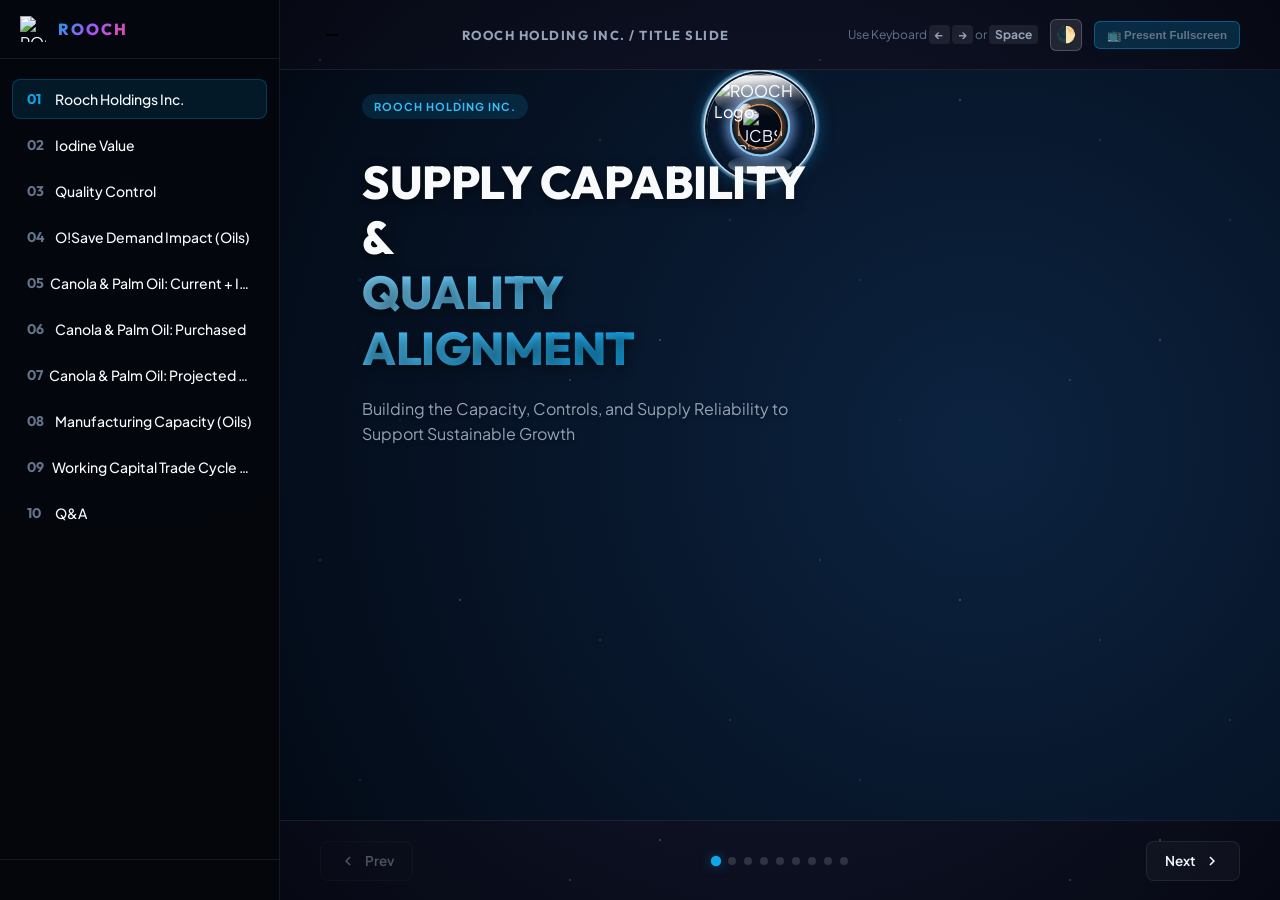
==== commit b7e0c1c2: "Remove projected equipment slide, package mold machines, and update QC total" ====
--- a/index.html
+++ b/index.html
@@ -632,6 +632,24 @@
         </style>
 
         <section class="slide" data-slide-key="achievements">
+          <style>
+            /* Make Iodine Value cards much larger and readable */
+            [data-slide-key="achievements"] > .slide-content > div:first-child > div > span:first-child {
+              font-size: 13px !important;
+              padding: 6px 12px !important;
+              margin-bottom: 16px !important;
+            }
+            .achievement-bullet {
+              padding: 12px 14px !important;
+              gap: 6px !important;
+            }
+            .achievement-bullet strong {
+              font-size: 16px !important;
+            }
+            .achievement-bullet span {
+              font-size: 14px !important;
+            }
+          </style>
           <div class="slide-header">
             <h2>Iodine Value</h2>
             <p>Operational milestones, contracts, and structural accomplishments across our divisions</p>
@@ -678,7 +696,7 @@
                   style="display: flex; flex-direction: column; gap: 8px; flex-grow: 1; overflow-y: auto; overflow-x: hidden; padding-right: 6px;">
                   <!-- Bullet 1 -->
                   <div class="achievement-bullet" data-image="assets/optimized/achievements/certificate_of_analysis.jpg"
-                    data-caption="<strong>Local:</strong> Completed high-capacity solar grid installation project, serving as the model site for group green energy integration."
+                    data-caption="<strong>Local:</strong> Certificate of Analysis"
                     style="cursor: pointer; display: flex; flex-direction: column; gap: 4px; padding: 8px 10px; border-radius: 8px; background: rgba(var(--rgb-glass),0.02); border: 1.5px solid rgba(var(--rgb-glass),0.05);"
                     title="Click to view LGU Mapandan">
                     <strong style="font-size: 11px; color: var(--text-primary); line-height: 1.25;">Local</strong>
@@ -931,7 +949,7 @@
               </div>
               <div class="mfg-panel-summary">
                 <span>9 items</span>
-                <strong>Total: PHP 55,200 - 101,300</strong>
+                <strong>Total: PHP 200,000.00</strong>
               </div>
             </div>
 
@@ -1663,63 +1681,18 @@
                         <h4>Full Automatic Bottle Blowing Machine</h4>
                         <p>Supplier TBD</p>
                       </div>
-                      <strong>PHP 2,243,872</strong>
+                      <strong>PHP 7,000,000</strong>
                     </div>
                   </article>
                   <article class="mfg-asset-row">
-                    <img src="assets/optimized/manufacturing-expansion/Bottle_MTE_r12_c4.png" loading="lazy"
-                      decoding="async" width="128" height="128" alt="Bottle Blowing Mold 350ML">
+                    <img src="assets/optimized/manufacturing-expansion/blow_molding_package.jpg" loading="lazy"
+                      decoding="async" width="128" height="128" alt="Blow Molding Package" style="object-fit: cover; border-radius: 6px;">
                     <div class="mfg-asset-meta">
                       <div>
-                        <h4>Bottle Blowing Mold 350ML</h4>
-                        <p>2 sets / Guangdong Zhongsheng</p>
+                        <h4>Blow Molding Package</h4>
+                        <p>Semi-automatic Blow Molding Machine + Molds (350mL, 500mL, 1L, 2L)<br>2 sets / Guangdong Zhongsheng</p>
                       </div>
-                      <strong>PHP 162,862 / set</strong>
-                    </div>
-                  </article>
-                  <article class="mfg-asset-row">
-                    <img src="assets/optimized/manufacturing-expansion/OIL_for_WEB_r23_c7.png" loading="lazy"
-                      decoding="async" width="128" height="128" alt="Bottle Blowing Mold 500ML">
-                    <div class="mfg-asset-meta">
-                      <div>
-                        <h4>Bottle Blowing Mold 500ML</h4>
-                        <p>2 sets / Guangdong Zhongsheng</p>
-                      </div>
-                      <strong>PHP 162,862 / set</strong>
-                    </div>
-                  </article>
-                  <article class="mfg-asset-row">
-                    <img src="assets/optimized/manufacturing-expansion/OIL_for_WEB_r24_c7.png" loading="lazy"
-                      decoding="async" width="128" height="128" alt="Bottle Blowing Mold 1L">
-                    <div class="mfg-asset-meta">
-                      <div>
-                        <h4>Bottle Blowing Mold 1L</h4>
-                        <p>2 sets / Guangdong Zhongsheng</p>
-                      </div>
-                      <strong>PHP 180,957 / set</strong>
-                    </div>
-                  </article>
-
-                  <article class="mfg-asset-row">
-                    <img src="assets/optimized/manufacturing-expansion/Bottle_MTE_r14_c4.png" loading="lazy"
-                      decoding="async" width="128" height="128" alt="Semi Automatic Blow Molding Machine">
-                    <div class="mfg-asset-meta">
-                      <div>
-                        <h4>Semi-automatic Blow Molding Machine</h4>
-                        <p>2 sets / Guangdong Zhongsheng</p>
-                      </div>
-                      <strong>PHP 325,723 / set</strong>
-                    </div>
-                  </article>
-                  <article class="mfg-asset-row">
-                    <img src="assets/optimized/manufacturing-expansion/OIL_for_WEB_r28_c7.png" loading="lazy"
-                      decoding="async" width="128" height="128" alt="Bottle Blowing Mold 2L">
-                    <div class="mfg-asset-meta">
-                      <div>
-                        <h4>Bottle Blowing Mold 2L</h4>
-                        <p>2 sets / Guangdong Zhongsheng</p>
-                      </div>
-                      <strong>PHP 63,335 / set</strong>
+                      <strong>PHP 2,000,000</strong>
                     </div>
                   </article>
 
@@ -1771,110 +1744,7 @@
               </section>
             </div>
           </div>
-        </section>
-
-        <section class="slide mfg-capex-slide" data-title="Canola &amp; Palm Oil: Projected Equipment"
-          data-section="MANUFACTURING EXPANSION / CANOLA &amp; PALM OIL CAPEX">
-          <style>
-            /* Transform the 3 remaining cards into large portrait cards to fill the space beautifully */
-            [data-title="Canola & Palm Oil: Projected Equipment"] .mfg-projected-grid {
-              grid-template-columns: repeat(3, 1fr) !important;
-              gap: 24px !important;
-              grid-auto-rows: 1fr !important;
-              align-content: stretch !important;
-            }
-
-            [data-title="Canola & Palm Oil: Projected Equipment"] .mfg-projected-card {
-              display: flex !important;
-              flex-direction: column !important;
-              align-items: center !important;
-              text-align: center !important;
-              padding: 32px 24px !important;
-              gap: 16px !important;
-            }
-
-            [data-title="Canola & Palm Oil: Projected Equipment"] .mfg-projected-card img {
-              width: 240px !important;
-              height: 240px !important;
-              max-width: 100% !important;
-              object-fit: contain !important;
-            }
-
-            [data-title="Canola & Palm Oil: Projected Equipment"] .mfg-projected-card h4 {
-              font-size: 22px !important;
-              line-height: 1.3 !important;
-              margin-top: 8px !important;
-            }
-
-            [data-title="Canola & Palm Oil: Projected Equipment"] .mfg-projected-card p {
-              font-size: 15px !important;
-            }
-
-            [data-title="Canola & Palm Oil: Projected Equipment"] .mfg-projected-card strong {
-              font-size: 20px !important;
-              margin-top: auto !important;
-              /* Push price to bottom */
-            }
-
-            [data-title="Canola & Palm Oil: Projected Equipment"] .mfg-category {
-              font-size: 11px !important;
-              padding: 4px 8px !important;
-            }
-          </style>
-          <div class="slide-heading mfg-capex-heading">
-            <div>
-              <p class="eyebrow">MANUFACTURING EXPANSION / PROJECTED CAPEX</p>
-              <h2>Canola &amp; Palm Oil <span>Projected Equipment</span></h2>
-            </div>
-            <p>Equipment and infrastructure to be purchased for the expanded oil line.</p>
-          </div>
-
-          <div class="mfg-capex-panel mfg-projected-panel">
-            <div class="mfg-panel-heading">
-              <div>
-                <p class="eyebrow">PROJECTED EQUIPMENT</p>
-                <h3>Projected Equipment (To Be Purchased)</h3>
-              </div>
-              <div class="mfg-panel-summary"><span>3 equipment items</span><strong>Quoted CAPEX tracked in
-                  dashboard</strong></div>
-            </div>
-
-            <div class="mfg-projected-grid">
-              <article class="mfg-projected-card"><img
-                  src="assets/optimized/manufacturing-expansion/OIL_for_WEB_r15_c7.png" loading="lazy" decoding="async"
-                  width="128" height="128" alt="Additional Volumetric Filling Machine">
-                <div><span class="mfg-category is-blowing">Filling</span>
-                  <h4>Additional Volumetric Filling Machine</h4>
-                  <p>Supplier TBD</p>
-                </div><strong>PHP 800,000</strong>
-              </article>
-
-              <article class="mfg-projected-card"><img
-                  src="assets/optimized/manufacturing-expansion/OIL_for_WEB_r21_c7.png" loading="lazy" decoding="async"
-                  width="128" height="128" alt="Epoxy Concrete Floor Paint">
-                <div><span class="mfg-category is-auxiliary">Infrastructure</span>
-                  <h4>Epoxy Concrete Floor Paint</h4>
-                  <p>Pending bid allocation</p>
-                </div><strong>Pending bid</strong>
-              </article>
-
-
-
-
-
-
-
-              <article class="mfg-projected-card"><img
-                  src="assets/optimized/manufacturing-expansion/Lazer_Machine_r5_c3.png" loading="lazy" decoding="async"
-                  width="128" height="128" alt="UV Flight Laser Marking Machine">
-                <div><span class="mfg-category is-auxiliary">Packaging &amp; Aux</span>
-                  <h4>UV Flight Laser Marking Machine</h4>
-                  <p>2 sets / Foshan Feichi Technology</p>
-                </div><strong>PHP 384,178 / set</strong>
-              </article>
-            </div>
-          </div>
-        </section>
+         </section>
 
         <section class="slide capacity-slide" data-title="Manufacturing Capacity Oils"
           data-section="MANUFACTURING CAPACITY / OILS">
